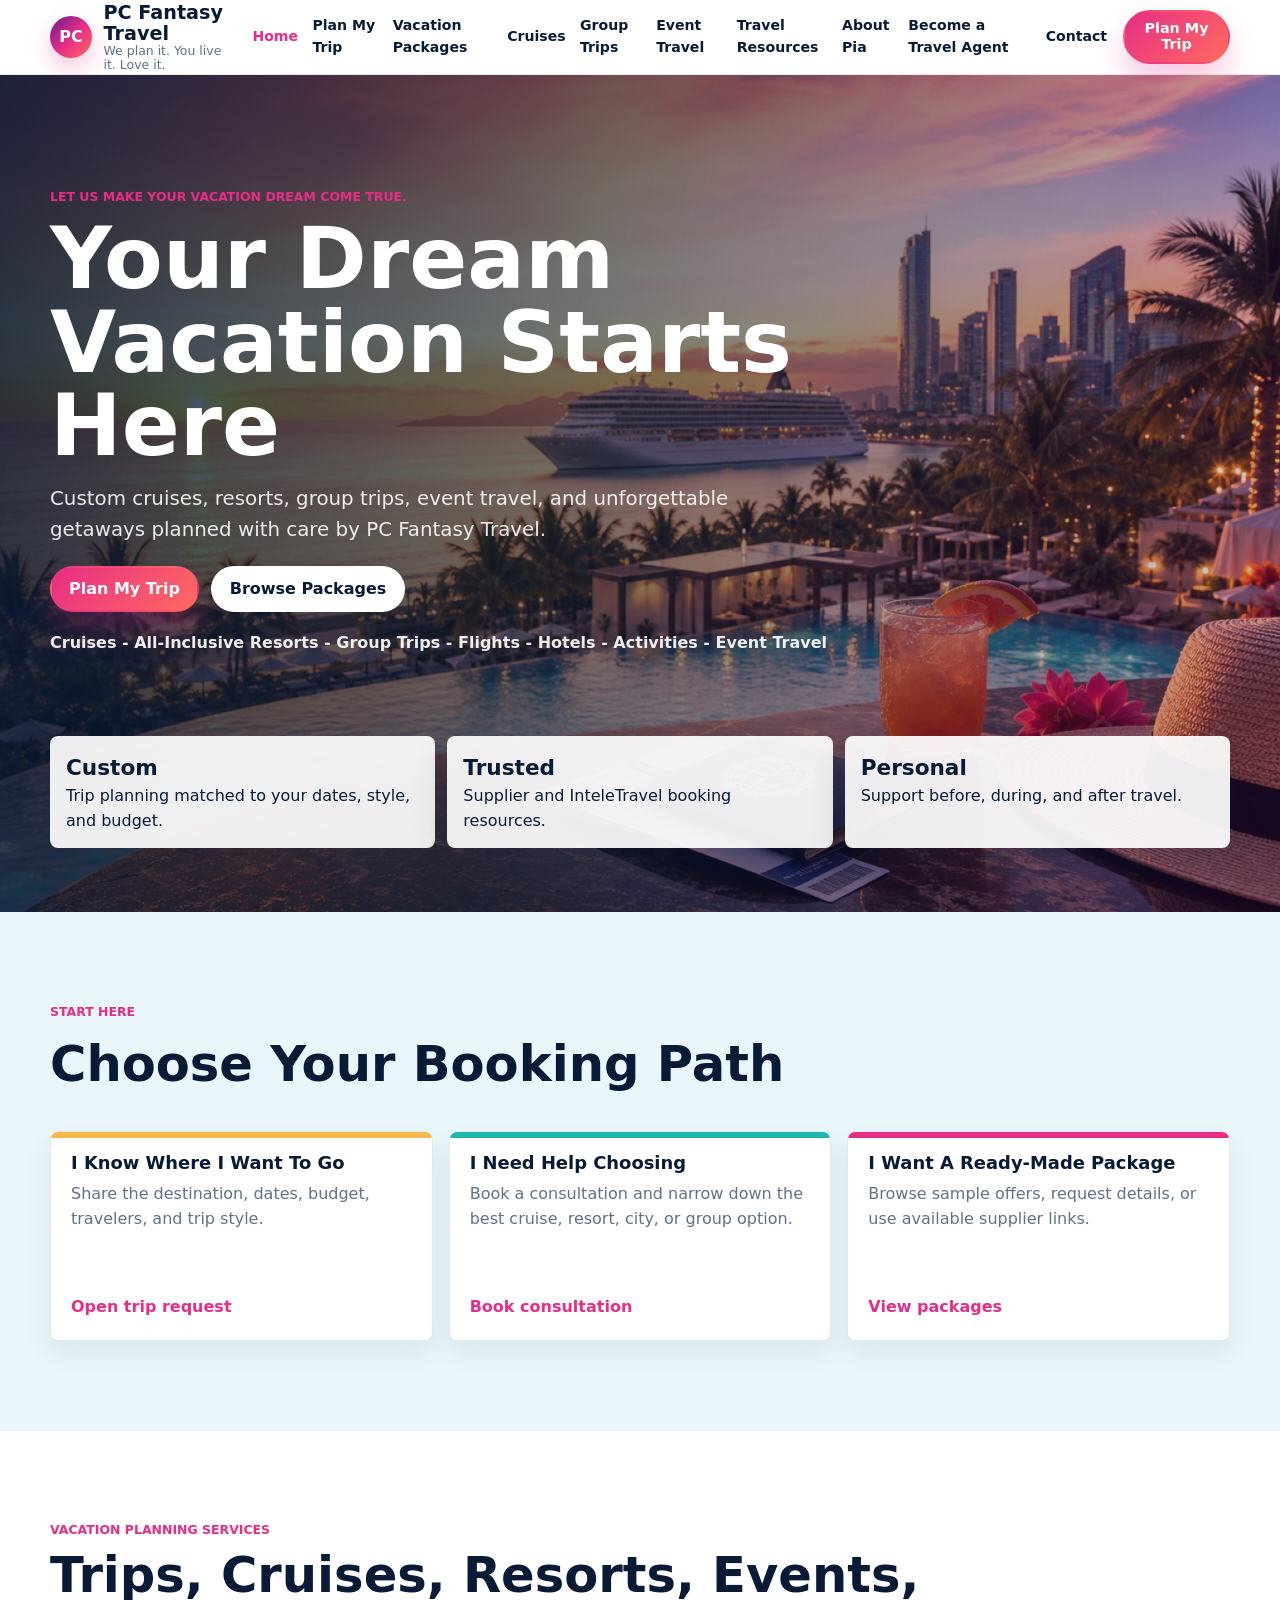
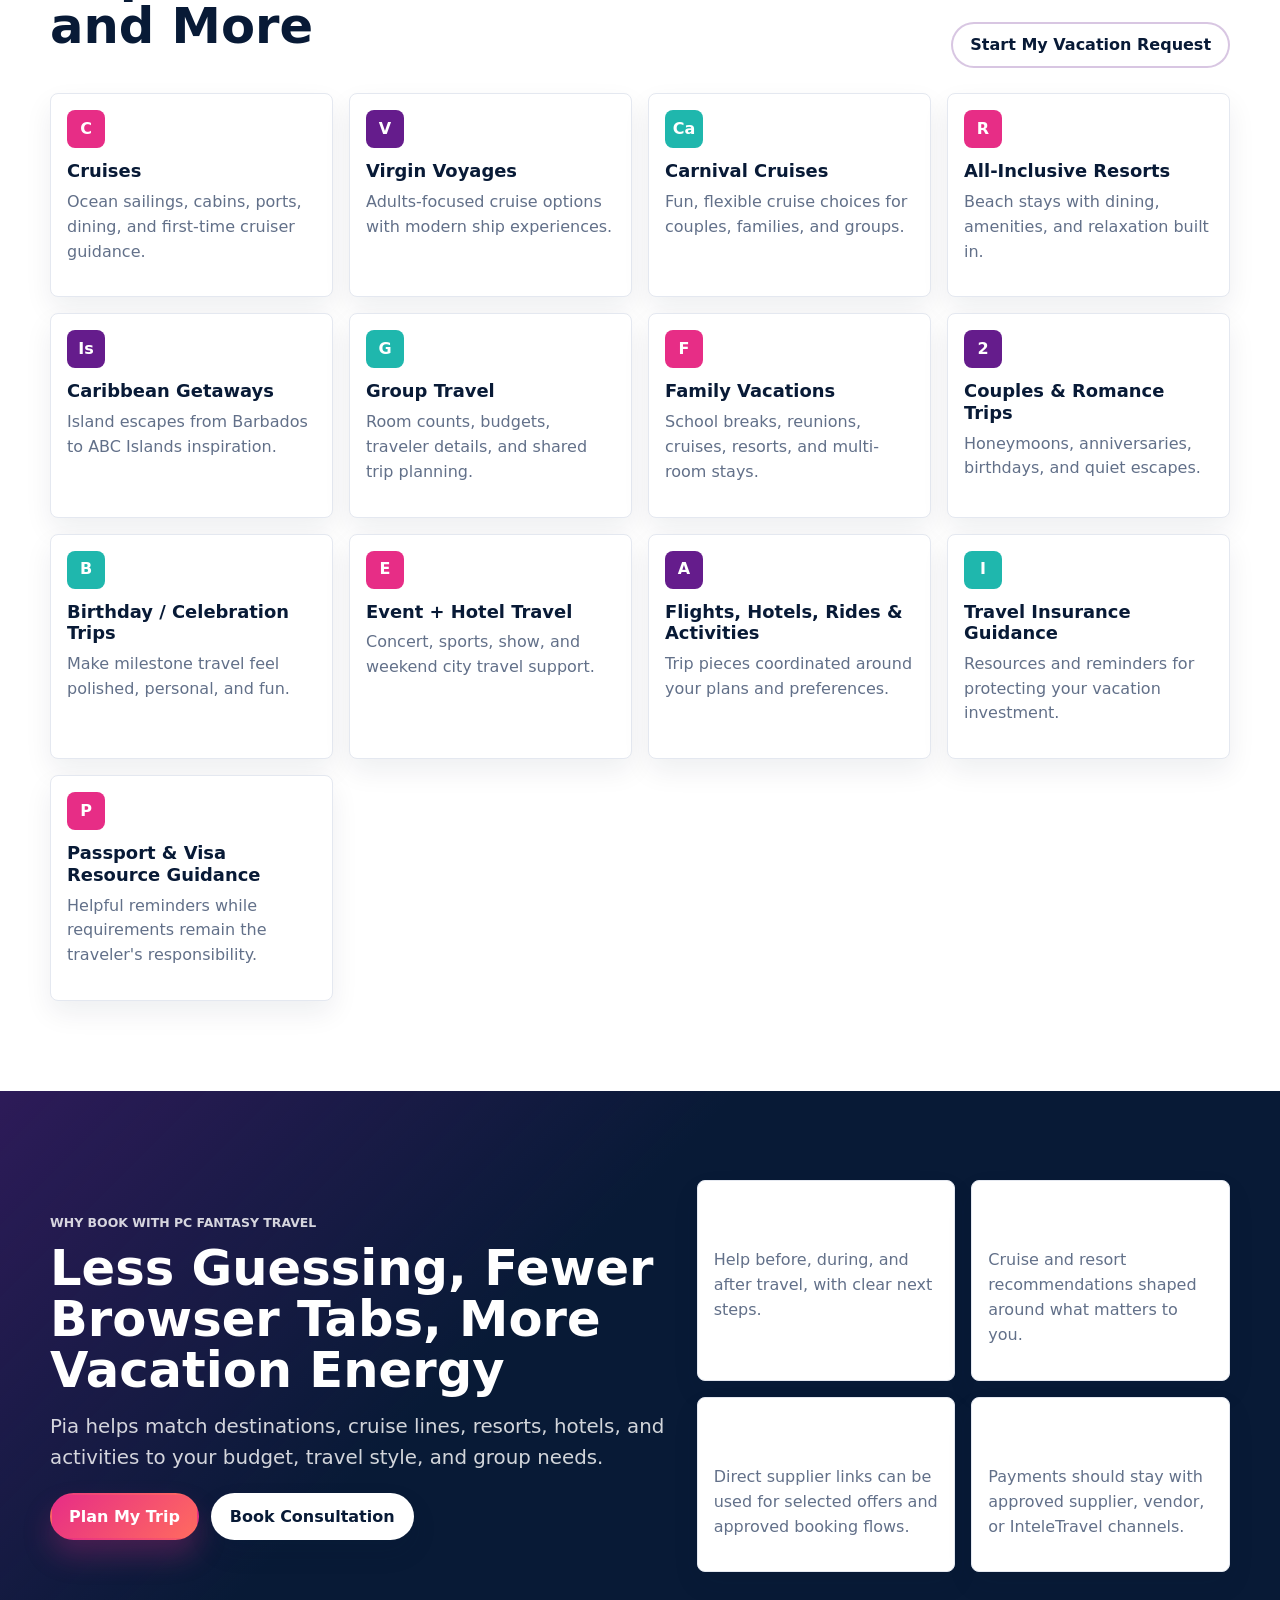
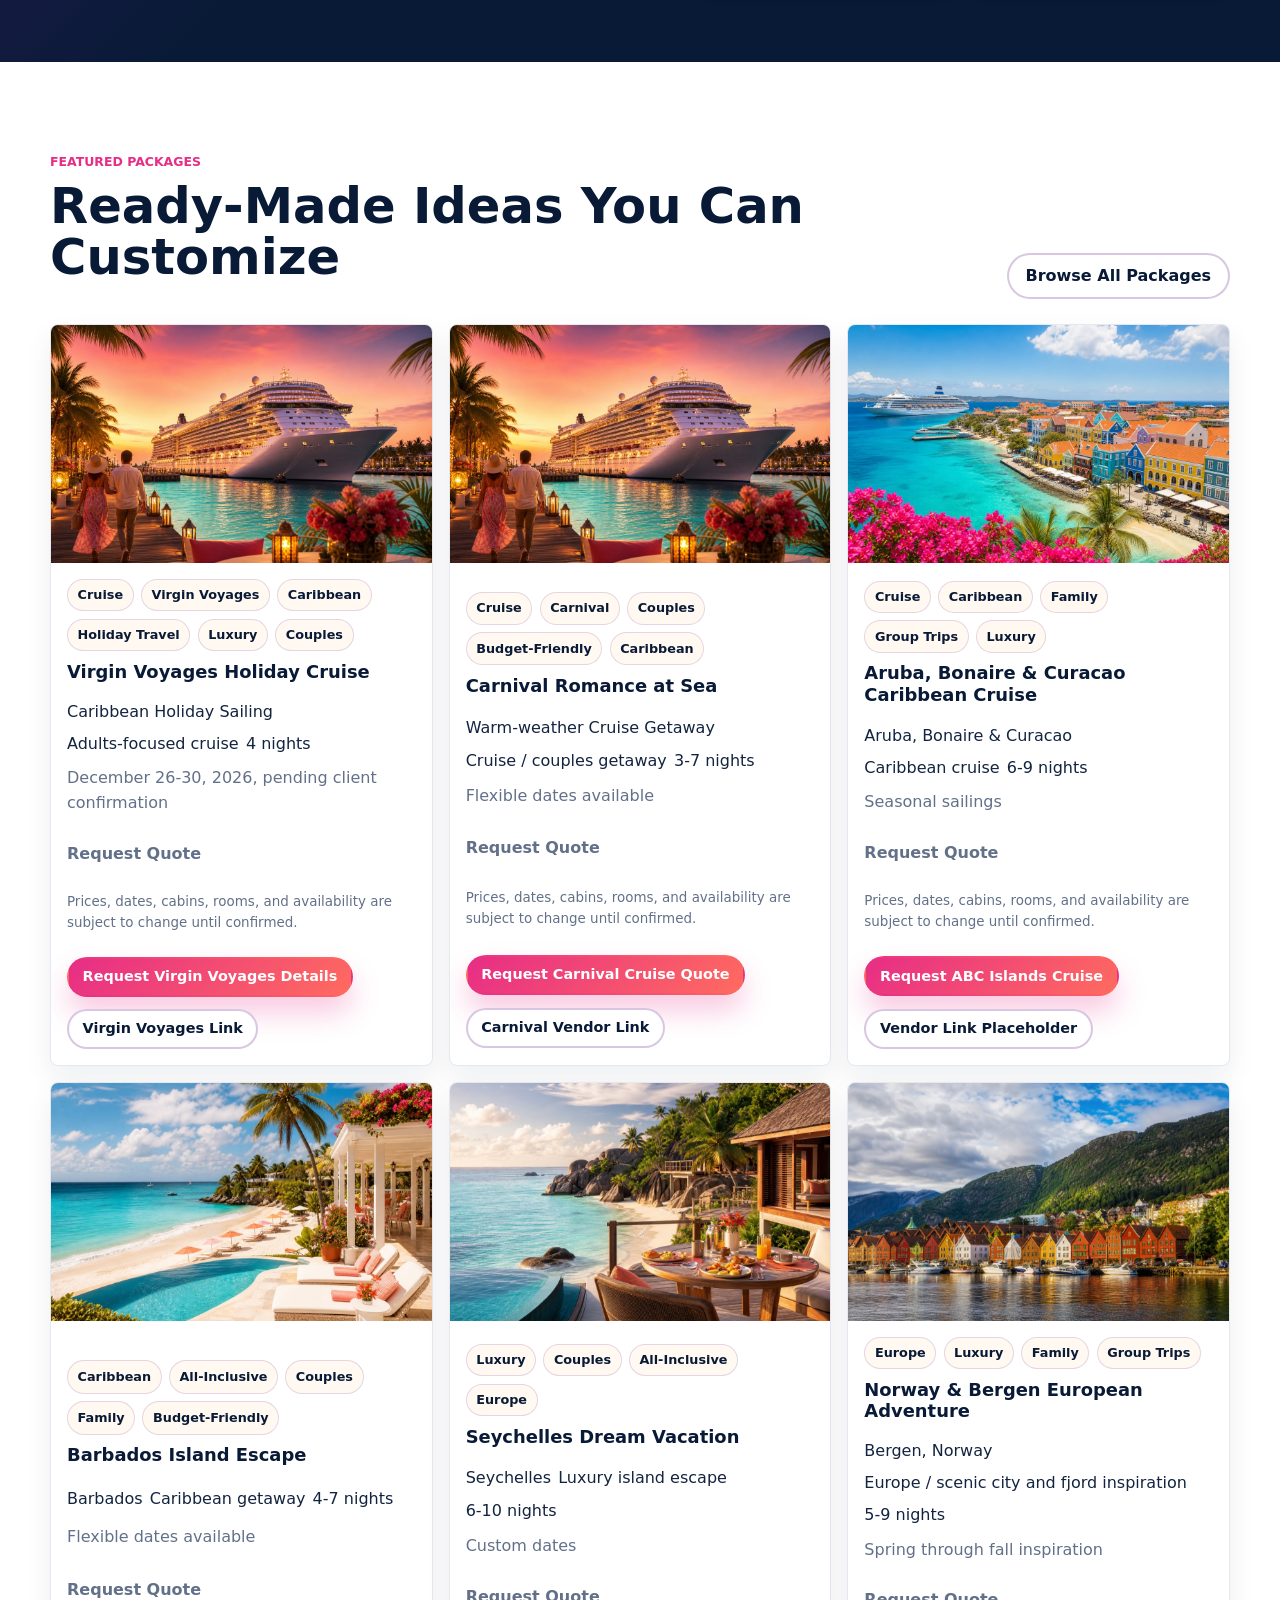
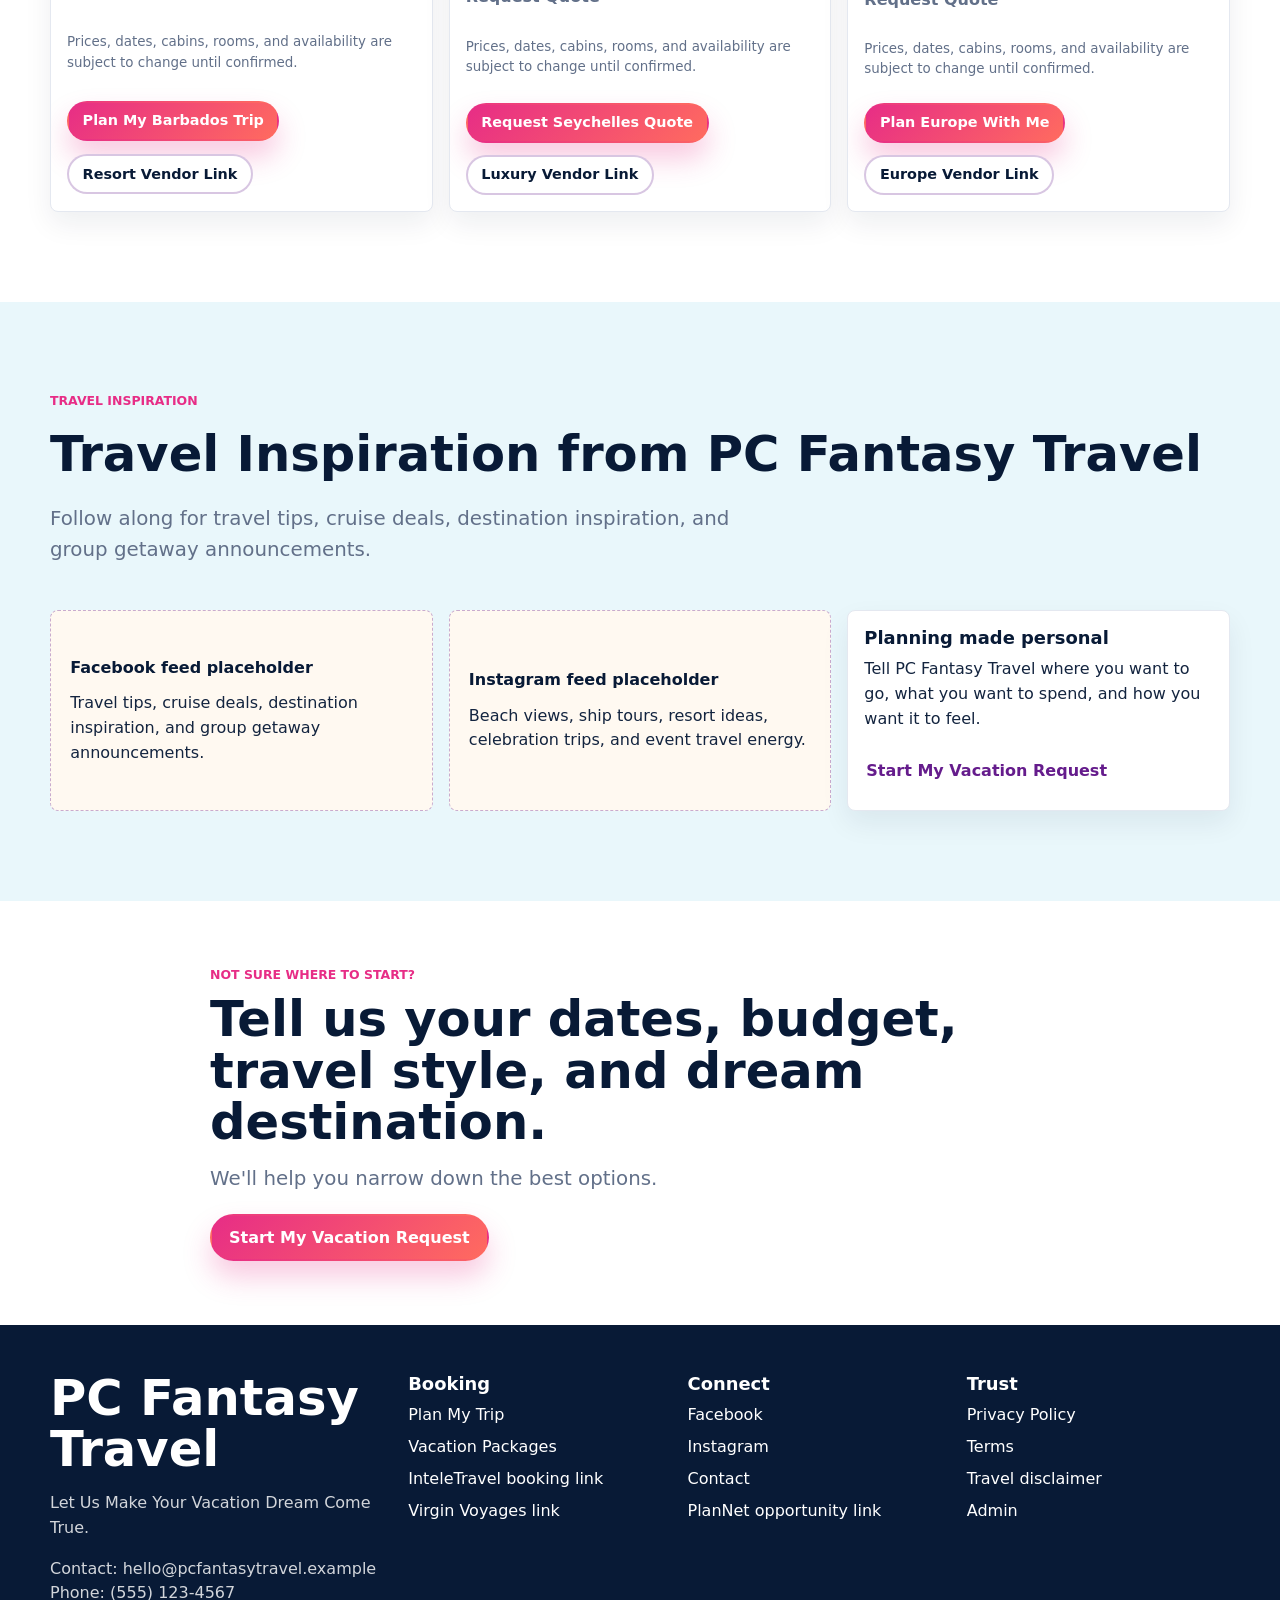
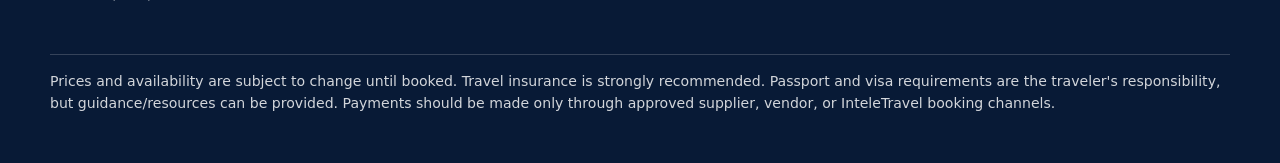
==== index.html @ 1ac0fc57 "Launch PC Fantasy Travel site" ====
<!doctype html>
<html lang="en">
<head>
  <meta charset="utf-8">
  <meta name="viewport" content="width=device-width, initial-scale=1">
  <title>PC Fantasy Travel | Custom Vacation Planning and Booking</title>
  <meta name="description" content="PC Fantasy Travel helps travelers plan cruises, all-inclusive resorts, group trips, event travel, family vacations, flights, hotels, rides, activities, and custom getaways.">
  <meta name="keywords" content="travel advisor, custom vacation planning, cruise travel advisor, Caribbean vacation planner, group travel planner, all-inclusive resort planning, Virgin Voyages travel advisor, Carnival cruise planner, event travel packages, family vacation planning">
  <link rel="preload" as="image" href="assets/images/hero-travel.jpg">
  <link rel="stylesheet" href="assets/css/styles.css">
</head>
<body>
  <a class="skip-link" href="#main">Skip to content</a>
  <header class="site-header">
    <div class="nav-wrap">
      <a class="brand" href="index.html" aria-label="PC Fantasy Travel home">
        <span class="brand-mark">PC</span>
        <span class="brand-text">
          <span class="brand-name">PC Fantasy Travel</span>
          <span class="brand-tagline">We plan it. You live it. Love it.</span>
        </span>
      </a>
      <button class="nav-toggle" type="button" aria-label="Open navigation" aria-expanded="false" data-nav-toggle>
        <span></span><span></span><span></span>
      </button>
      <nav class="site-nav" aria-label="Main navigation" data-site-nav>
        <ul>
          <li><a href="index.html" aria-current="page">Home</a></li>
          <li><a href="plan-my-trip.html">Plan My Trip</a></li>
          <li><a href="vacation-packages.html">Vacation Packages</a></li>
          <li><a href="cruises.html">Cruises</a></li>
          <li><a href="group-trips.html">Group Trips</a></li>
          <li><a href="event-travel.html">Event Travel</a></li>
          <li><a href="travel-resources.html">Travel Resources</a></li>
          <li><a href="about-pia.html">About Pia</a></li>
          <li><a href="become-a-travel-agent.html">Become a Travel Agent</a></li>
          <li><a href="contact.html">Contact</a></li>
        </ul>
      </nav>
      <a class="button small header-cta" href="plan-my-trip.html">Plan My Trip</a>
    </div>
  </header>

  <main id="main">
    <section class="hero">
      <div class="wrap">
        <p class="eyebrow">Let Us Make Your Vacation Dream Come True.</p>
        <h1>Your Dream Vacation Starts Here</h1>
        <p class="lead">Custom cruises, resorts, group trips, event travel, and unforgettable getaways planned with care by PC Fantasy Travel.</p>
        <div class="hero-actions">
          <a class="button" href="plan-my-trip.html">Plan My Trip</a>
          <a class="button-light" href="vacation-packages.html">Browse Packages</a>
        </div>
        <p class="trust-strip">Cruises - All-Inclusive Resorts - Group Trips - Flights - Hotels - Activities - Event Travel</p>
        <div class="hero-peek" aria-label="Travel planning highlights">
          <div class="hero-stat"><strong>Custom</strong> Trip planning matched to your dates, style, and budget.</div>
          <div class="hero-stat"><strong>Trusted</strong> Supplier and InteleTravel booking resources.</div>
          <div class="hero-stat"><strong>Personal</strong> Support before, during, and after travel.</div>
        </div>
      </div>
    </section>

    <section class="section band-sky" aria-labelledby="booking-path">
      <div class="wrap">
        <div class="section-head">
          <p class="eyebrow">Start here</p>
          <h2 id="booking-path">Choose Your Booking Path</h2>
        </div>
        <div class="quick-grid">
          <a class="quick-card" href="plan-my-trip.html">
            <span>
              <h3>I Know Where I Want To Go</h3>
              <p>Share the destination, dates, budget, travelers, and trip style.</p>
            </span>
            <strong>Open trip request</strong>
          </a>
          <a class="quick-card" href="contact.html#consultation">
            <span>
              <h3>I Need Help Choosing</h3>
              <p>Book a consultation and narrow down the best cruise, resort, city, or group option.</p>
            </span>
            <strong>Book consultation</strong>
          </a>
          <a class="quick-card" href="vacation-packages.html">
            <span>
              <h3>I Want A Ready-Made Package</h3>
              <p>Browse sample offers, request details, or use available supplier links.</p>
            </span>
            <strong>View packages</strong>
          </a>
        </div>
      </div>
    </section>

    <section class="section" aria-labelledby="services">
      <div class="wrap">
        <div class="section-head split">
          <div>
            <p class="eyebrow">Vacation planning services</p>
            <h2 id="services">Trips, Cruises, Resorts, Events, and More</h2>
          </div>
          <a class="button-outline" href="plan-my-trip.html">Start My Vacation Request</a>
        </div>
        <div class="services-grid">
          <article class="service-card"><div class="service-kicker">C</div><h3>Cruises</h3><p>Ocean sailings, cabins, ports, dining, and first-time cruiser guidance.</p></article>
          <article class="service-card"><div class="service-kicker">V</div><h3>Virgin Voyages</h3><p>Adults-focused cruise options with modern ship experiences.</p></article>
          <article class="service-card"><div class="service-kicker">Ca</div><h3>Carnival Cruises</h3><p>Fun, flexible cruise choices for couples, families, and groups.</p></article>
          <article class="service-card"><div class="service-kicker">R</div><h3>All-Inclusive Resorts</h3><p>Beach stays with dining, amenities, and relaxation built in.</p></article>
          <article class="service-card"><div class="service-kicker">Is</div><h3>Caribbean Getaways</h3><p>Island escapes from Barbados to ABC Islands inspiration.</p></article>
          <article class="service-card"><div class="service-kicker">G</div><h3>Group Travel</h3><p>Room counts, budgets, traveler details, and shared trip planning.</p></article>
          <article class="service-card"><div class="service-kicker">F</div><h3>Family Vacations</h3><p>School breaks, reunions, cruises, resorts, and multi-room stays.</p></article>
          <article class="service-card"><div class="service-kicker">2</div><h3>Couples & Romance Trips</h3><p>Honeymoons, anniversaries, birthdays, and quiet escapes.</p></article>
          <article class="service-card"><div class="service-kicker">B</div><h3>Birthday / Celebration Trips</h3><p>Make milestone travel feel polished, personal, and fun.</p></article>
          <article class="service-card"><div class="service-kicker">E</div><h3>Event + Hotel Travel</h3><p>Concert, sports, show, and weekend city travel support.</p></article>
          <article class="service-card"><div class="service-kicker">A</div><h3>Flights, Hotels, Rides & Activities</h3><p>Trip pieces coordinated around your plans and preferences.</p></article>
          <article class="service-card"><div class="service-kicker">I</div><h3>Travel Insurance Guidance</h3><p>Resources and reminders for protecting your vacation investment.</p></article>
          <article class="service-card"><div class="service-kicker">P</div><h3>Passport & Visa Resource Guidance</h3><p>Helpful reminders while requirements remain the traveler's responsibility.</p></article>
        </div>
      </div>
    </section>

    <section class="section band-navy" aria-labelledby="why-book">
      <div class="wrap content-grid">
        <div>
          <p class="eyebrow">Why book with PC Fantasy Travel</p>
          <h2 id="why-book">Less Guessing, Fewer Browser Tabs, More Vacation Energy</h2>
          <p class="lead">Pia helps match destinations, cruise lines, resorts, hotels, and activities to your budget, travel style, and group needs.</p>
          <div class="cta-row">
            <a class="button" href="plan-my-trip.html">Plan My Trip</a>
            <a class="button-light" href="contact.html#consultation">Book Consultation</a>
          </div>
        </div>
        <div class="value-grid">
          <article class="value-card"><h3>Personal travel support</h3><p>Help before, during, and after travel, with clear next steps.</p></article>
          <article class="value-card"><h3>Budget and style matching</h3><p>Cruise and resort recommendations shaped around what matters to you.</p></article>
          <article class="value-card"><h3>Vendor links when available</h3><p>Direct supplier links can be used for selected offers and approved booking flows.</p></article>
          <article class="value-card"><h3>Secure booking process</h3><p>Payments should stay with approved supplier, vendor, or InteleTravel channels.</p></article>
        </div>
      </div>
    </section>

    <section class="section" aria-labelledby="featured-packages">
      <div class="wrap">
        <div class="section-head split">
          <div>
            <p class="eyebrow">Featured packages</p>
            <h2 id="featured-packages">Ready-Made Ideas You Can Customize</h2>
          </div>
          <a class="button-outline" href="vacation-packages.html">Browse All Packages</a>
        </div>
        <div class="package-grid" data-package-preview></div>
      </div>
    </section>

    <section class="section band-sky" aria-labelledby="social">
      <div class="wrap">
        <div class="section-head">
          <p class="eyebrow">Travel inspiration</p>
          <h2 id="social">Travel Inspiration from PC Fantasy Travel</h2>
          <p class="lead">Follow along for travel tips, cruise deals, destination inspiration, and group getaway announcements.</p>
        </div>
        <div class="proof-grid">
          <div class="social-feed"><strong>Facebook feed placeholder</strong><span>Travel tips, cruise deals, destination inspiration, and group getaway announcements.</span></div>
          <div class="social-feed"><strong>Instagram feed placeholder</strong><span>Beach views, ship tours, resort ideas, celebration trips, and event travel energy.</span></div>
          <div class="proof-card"><h3>Planning made personal</h3><p>Tell PC Fantasy Travel where you want to go, what you want to spend, and how you want it to feel.</p><a class="button-text" href="plan-my-trip.html">Start My Vacation Request</a></div>
        </div>
      </div>
    </section>

    <section class="section-tight" aria-labelledby="start">
      <div class="narrow">
        <p class="eyebrow">Not Sure Where To Start?</p>
        <h2 id="start">Tell us your dates, budget, travel style, and dream destination.</h2>
        <p class="lead">We'll help you narrow down the best options.</p>
        <a class="button" href="plan-my-trip.html">Start My Vacation Request</a>
      </div>
    </section>
  </main>

  <footer class="footer">
    <div class="wrap footer-grid">
      <div>
        <h2>PC Fantasy Travel</h2>
        <p>Let Us Make Your Vacation Dream Come True.</p>
        <p>Contact: hello@pcfantasytravel.example<br>Phone: (555) 123-4567</p>
      </div>
      <div>
        <h3>Booking</h3>
        <ul class="footer-list">
          <li><a href="plan-my-trip.html">Plan My Trip</a></li>
          <li><a href="vacation-packages.html">Vacation Packages</a></li>
          <li><a href="https://example.com/inteletravel-booking-link" target="_blank" rel="noopener">InteleTravel booking link</a></li>
          <li><a href="https://example.com/virgin-voyages-booking-link" target="_blank" rel="noopener">Virgin Voyages link</a></li>
        </ul>
      </div>
      <div>
        <h3>Connect</h3>
        <ul class="footer-list">
          <li><a href="https://facebook.com/" target="_blank" rel="noopener">Facebook</a></li>
          <li><a href="https://instagram.com/" target="_blank" rel="noopener">Instagram</a></li>
          <li><a href="contact.html">Contact</a></li>
          <li><a href="become-a-travel-agent.html">PlanNet opportunity link</a></li>
        </ul>
      </div>
      <div>
        <h3>Trust</h3>
        <ul class="footer-list">
          <li><a href="policies.html#privacy">Privacy Policy</a></li>
          <li><a href="policies.html#terms">Terms</a></li>
          <li><a href="policies.html#travel-disclaimer">Travel disclaimer</a></li>
          <li><a href="admin.html">Admin</a></li>
        </ul>
      </div>
    </div>
    <div class="wrap subfooter">Prices and availability are subject to change until booked. Travel insurance is strongly recommended. Passport and visa requirements are the traveler's responsibility, but guidance/resources can be provided. Payments should be made only through approved supplier, vendor, or InteleTravel booking channels.</div>
  </footer>

  <div class="mobile-sticky-cta"><a class="button" href="plan-my-trip.html">Plan My Trip</a></div>

  <script src="assets/js/site-config.js" defer></script>
  <script src="data/packages.js" defer></script>
  <script src="data/email-templates.js" defer></script>
  <script src="assets/js/site.js" defer></script>
</body>
</html>
---- assets/css/styles.css ----
:root {
  --navy: #081a36;
  --navy-2: #10264a;
  --purple: #651c8c;
  --pink: #e72d86;
  --coral: #ff6b5f;
  --gold: #f5b84b;
  --teal: #1fb7ad;
  --sky: #e9f7fb;
  --cream: #fff9f1;
  --white: #ffffff;
  --ink: #13243f;
  --muted: #627089;
  --line: #e4e8f0;
  --shadow: 0 18px 42px rgba(8, 26, 54, 0.16);
  --radius: 8px;
  --content: 1180px;
}

* {
  box-sizing: border-box;
}

html {
  scroll-behavior: smooth;
}

body {
  margin: 0;
  color: var(--ink);
  font-family: Inter, ui-sans-serif, system-ui, -apple-system, BlinkMacSystemFont, "Segoe UI", sans-serif;
  line-height: 1.55;
  background: var(--white);
}

img {
  display: block;
  max-width: 100%;
}

a {
  color: inherit;
}

button,
input,
select,
textarea {
  font: inherit;
}

button {
  cursor: pointer;
}

textarea {
  min-height: 128px;
  resize: vertical;
}

.skip-link {
  position: absolute;
  left: 1rem;
  top: -4rem;
  z-index: 50;
  background: var(--navy);
  color: var(--white);
  padding: 0.7rem 1rem;
  border-radius: var(--radius);
  transition: top 0.2s ease;
}

.skip-link:focus {
  top: 1rem;
}

.site-header {
  position: sticky;
  top: 0;
  z-index: 30;
  background: rgba(255, 255, 255, 0.94);
  border-bottom: 1px solid rgba(228, 232, 240, 0.9);
  backdrop-filter: blur(14px);
}

.nav-wrap {
  width: min(100% - 1.25rem, var(--content));
  min-height: 74px;
  margin: 0 auto;
  display: flex;
  align-items: center;
  justify-content: space-between;
  gap: 1rem;
}

.brand {
  display: flex;
  align-items: center;
  gap: 0.72rem;
  text-decoration: none;
  min-width: 0;
}

.brand-mark {
  width: 42px;
  height: 42px;
  flex: 0 0 42px;
  display: grid;
  place-items: center;
  border-radius: 50%;
  color: var(--white);
  font-weight: 900;
  background: linear-gradient(135deg, var(--purple), var(--pink) 52%, var(--coral));
  box-shadow: 0 10px 22px rgba(231, 45, 134, 0.28);
}

.brand-text {
  display: grid;
  line-height: 1.1;
}

.brand-name {
  font-weight: 900;
  color: var(--navy);
  font-size: clamp(1rem, 4vw, 1.2rem);
}

.brand-tagline {
  color: var(--muted);
  font-size: 0.78rem;
}

.nav-toggle {
  width: 44px;
  height: 44px;
  border: 1px solid var(--line);
  border-radius: var(--radius);
  background: var(--white);
  display: inline-grid;
  place-items: center;
  gap: 4px;
}

.nav-toggle span {
  display: block;
  width: 20px;
  height: 2px;
  background: var(--navy);
}

.site-nav {
  position: absolute;
  top: 74px;
  left: 0;
  right: 0;
  display: none;
  background: var(--white);
  border-bottom: 1px solid var(--line);
  box-shadow: var(--shadow);
}

.site-nav.is-open {
  display: block;
}

.site-nav ul {
  width: min(100% - 1.25rem, var(--content));
  margin: 0 auto;
  padding: 0.75rem 0 1rem;
  list-style: none;
  display: grid;
}

.site-nav a {
  display: block;
  padding: 0.76rem 0.3rem;
  color: var(--navy);
  text-decoration: none;
  font-weight: 760;
  border-bottom: 1px solid rgba(228, 232, 240, 0.78);
}

.site-nav a:hover,
.site-nav a:focus-visible,
.site-nav a[aria-current="page"] {
  color: var(--pink);
}

.header-cta {
  display: none !important;
}

.button,
.button-outline,
.button-light,
.button-text {
  min-height: 46px;
  display: inline-flex;
  align-items: center;
  justify-content: center;
  gap: 0.45rem;
  padding: 0.78rem 1.06rem;
  border-radius: 999px;
  border: 2px solid transparent;
  text-decoration: none;
  font-weight: 850;
  line-height: 1.1;
  text-align: center;
  transition: transform 0.18s ease, box-shadow 0.18s ease, border-color 0.18s ease, background 0.18s ease;
}

.button {
  color: var(--white);
  background: linear-gradient(135deg, var(--pink), var(--coral));
  box-shadow: 0 16px 28px rgba(231, 45, 134, 0.25);
}

.button:hover,
.button:focus-visible,
.button-outline:hover,
.button-outline:focus-visible,
.button-light:hover,
.button-light:focus-visible {
  transform: translateY(-1px);
}

.button-outline {
  color: var(--navy);
  background: var(--white);
  border-color: rgba(101, 28, 140, 0.25);
}

.button-light {
  color: var(--navy);
  background: var(--white);
  box-shadow: 0 12px 24px rgba(8, 26, 54, 0.14);
}

.button-text {
  color: var(--purple);
  padding-inline: 0;
  border-radius: 0;
}

.button.small,
.button-outline.small,
.button-light.small {
  min-height: 40px;
  padding: 0.6rem 0.85rem;
  font-size: 0.9rem;
}

.section,
.section-tight {
  padding: clamp(3.2rem, 7vw, 5.8rem) 0;
}

.section-tight {
  padding-block: clamp(2.5rem, 5vw, 4rem);
}

.wrap {
  width: min(100% - 1.25rem, var(--content));
  margin: 0 auto;
}

.narrow {
  width: min(100% - 1.25rem, 860px);
  margin: 0 auto;
}

.eyebrow {
  color: var(--pink);
  font-weight: 900;
  font-size: 0.78rem;
  text-transform: uppercase;
  letter-spacing: 0;
  margin: 0 0 0.65rem;
}

h1,
h2,
h3,
p {
  margin-top: 0;
}

h1,
.page-title {
  font-size: clamp(2.4rem, 10vw, 5.35rem);
  line-height: 0.98;
  letter-spacing: 0;
  margin-bottom: 1rem;
}

h2 {
  color: var(--navy);
  font-size: clamp(2rem, 7vw, 3.1rem);
  line-height: 1.03;
  letter-spacing: 0;
  margin-bottom: 1rem;
}

h3 {
  color: var(--navy);
  font-size: 1.12rem;
  line-height: 1.2;
  letter-spacing: 0;
  margin-bottom: 0.52rem;
}

.lead {
  color: var(--muted);
  font-size: clamp(1.04rem, 3vw, 1.24rem);
  max-width: 720px;
}

.hero {
  position: relative;
  min-height: calc(100svh - 74px);
  display: grid;
  align-items: end;
  color: var(--white);
  isolation: isolate;
  background-image:
    linear-gradient(100deg, rgba(8, 26, 54, 0.88), rgba(8, 26, 54, 0.58) 42%, rgba(101, 28, 140, 0.2)),
    url("../images/hero-travel.jpg");
  background-size: cover;
  background-position: 58% center;
}

.hero .wrap {
  padding: clamp(4.2rem, 10vw, 7rem) 0 clamp(2rem, 6vw, 4rem);
}

.hero h1 {
  max-width: 860px;
  color: var(--white);
}

.hero .lead {
  color: rgba(255, 255, 255, 0.9);
  max-width: 760px;
}

.hero-actions,
.cta-row,
.card-actions,
.form-actions {
  display: flex;
  flex-wrap: wrap;
  gap: 0.75rem;
  align-items: center;
}

.trust-strip {
  margin-top: 1.2rem;
  color: rgba(255, 255, 255, 0.92);
  font-weight: 760;
  max-width: 860px;
}

.hero-peek {
  margin-top: clamp(2.5rem, 7vw, 5rem);
  display: none;
  grid-template-columns: 1fr;
  gap: 0.75rem;
}

.hero-stat {
  padding: 0.9rem 1rem;
  border-radius: var(--radius);
  color: var(--navy);
  background: rgba(255, 255, 255, 0.92);
  box-shadow: 0 18px 34px rgba(8, 26, 54, 0.18);
}

.hero-stat strong {
  display: block;
  font-size: 1.35rem;
}

.band-sky {
  background: var(--sky);
}

.band-navy {
  color: var(--white);
  background:
    linear-gradient(135deg, rgba(101, 28, 140, 0.4), rgba(8, 26, 54, 0) 40%),
    var(--navy);
}

.band-navy h2,
.band-navy h3 {
  color: var(--white);
}

.band-navy .lead,
.band-navy p,
.band-navy li {
  color: rgba(255, 255, 255, 0.82);
}

.section-head {
  display: grid;
  gap: 0.5rem;
  margin-bottom: 1.55rem;
}

.section-head.split {
  align-items: end;
}

.quick-grid,
.services-grid,
.package-grid,
.proof-grid,
.value-grid,
.resource-grid,
.footer-grid,
.admin-grid {
  display: grid;
  gap: 1rem;
}

.quick-card,
.service-card,
.value-card,
.resource-card,
.proof-card,
.package-card,
.form-panel,
.admin-panel,
.policy-card {
  border: 1px solid var(--line);
  border-radius: var(--radius);
  background: var(--white);
  box-shadow: 0 12px 28px rgba(8, 26, 54, 0.07);
}

.quick-card {
  min-height: 210px;
  padding: 1.25rem;
  display: grid;
  align-content: space-between;
  text-decoration: none;
  overflow: hidden;
  position: relative;
}

.quick-card::before {
  content: "";
  position: absolute;
  inset: 0;
  border-top: 6px solid var(--gold);
}

.quick-card:nth-child(2)::before {
  border-top-color: var(--teal);
}

.quick-card:nth-child(3)::before {
  border-top-color: var(--pink);
}

.quick-card p,
.service-card p,
.value-card p,
.resource-card p,
.package-card p {
  color: var(--muted);
}

.quick-card strong {
  color: var(--pink);
  font-weight: 900;
}

.services-grid {
  grid-template-columns: repeat(2, minmax(0, 1fr));
}

.service-card,
.value-card,
.resource-card,
.proof-card,
.policy-card {
  padding: 1rem;
}

.service-card {
  min-height: 126px;
}

.service-kicker {
  width: 38px;
  height: 38px;
  border-radius: var(--radius);
  display: grid;
  place-items: center;
  color: var(--white);
  font-weight: 900;
  background: var(--navy);
  margin-bottom: 0.75rem;
}

.service-card:nth-child(3n + 1) .service-kicker {
  background: var(--pink);
}

.service-card:nth-child(3n + 2) .service-kicker {
  background: var(--purple);
}

.service-card:nth-child(3n + 3) .service-kicker {
  background: var(--teal);
}

.check-list {
  list-style: none;
  padding: 0;
  margin: 1rem 0 0;
  display: grid;
  gap: 0.72rem;
}

.check-list li {
  position: relative;
  padding-left: 1.65rem;
}

.check-list li::before {
  content: "";
  position: absolute;
  left: 0;
  top: 0.45rem;
  width: 0.78rem;
  height: 0.78rem;
  border-radius: 50%;
  background: var(--gold);
  box-shadow: inset 0 0 0 3px var(--white);
}

.package-card {
  overflow: hidden;
  display: grid;
}

.package-card img {
  width: 100%;
  aspect-ratio: 16 / 10;
  object-fit: cover;
  background: var(--sky);
}

.package-body {
  padding: 1rem;
  display: grid;
  gap: 0.6rem;
}

.package-meta,
.tag-row {
  display: flex;
  flex-wrap: wrap;
  gap: 0.45rem;
}

.pill,
.filter-button {
  display: inline-flex;
  align-items: center;
  min-height: 30px;
  padding: 0.33rem 0.6rem;
  border-radius: 999px;
  border: 1px solid rgba(101, 28, 140, 0.16);
  color: var(--navy);
  background: var(--cream);
  font-size: 0.8rem;
  font-weight: 780;
}

.price {
  color: var(--pink);
  font-weight: 900;
}

.disclaimer {
  font-size: 0.84rem;
  color: var(--muted);
}

.filter-bar {
  display: flex;
  gap: 0.5rem;
  overflow-x: auto;
  padding: 0.2rem 0 1rem;
  scrollbar-width: thin;
}

.filter-button {
  white-space: nowrap;
  border-color: var(--line);
  background: var(--white);
}

.filter-button.is-active {
  color: var(--white);
  background: var(--navy);
}

.page-hero {
  padding: clamp(3.3rem, 8vw, 6rem) 0;
  color: var(--white);
  background:
    linear-gradient(120deg, rgba(8, 26, 54, 0.95), rgba(101, 28, 140, 0.82) 55%, rgba(231, 45, 134, 0.78)),
    var(--navy);
}

.page-hero .lead {
  color: rgba(255, 255, 255, 0.87);
}

.breadcrumb {
  margin-bottom: 1rem;
  color: rgba(255, 255, 255, 0.76);
  font-weight: 740;
}

.breadcrumb a {
  color: var(--white);
}

.content-grid {
  display: grid;
  gap: 1.2rem;
}

.image-panel {
  min-height: 300px;
  border-radius: var(--radius);
  background-size: cover;
  background-position: center;
  box-shadow: var(--shadow);
}

.image-panel.cruise {
  background-image: url("../images/package-holiday-cruise.jpg");
}

.image-panel.group {
  background-image: url("../images/package-family-park.jpg");
}

.image-panel.event {
  background-image: url("../images/package-event-travel.jpg");
}

.image-panel.about {
  background-image: url("../images/hero-travel.jpg");
}

.form-panel,
.admin-panel {
  padding: clamp(1rem, 4vw, 1.4rem);
}

.form-section {
  padding: 1.2rem 0;
  border-top: 1px solid var(--line);
}

.form-section:first-child {
  border-top: 0;
  padding-top: 0;
}

.form-grid {
  display: grid;
  gap: 0.95rem;
}

.field {
  display: grid;
  gap: 0.38rem;
}

.field label,
.field legend {
  color: var(--navy);
  font-weight: 850;
}

.field input,
.field select,
.field textarea {
  width: 100%;
  min-height: 46px;
  border: 1px solid #cfd6e3;
  border-radius: var(--radius);
  padding: 0.75rem 0.82rem;
  color: var(--ink);
  background: var(--white);
}

.field input:focus,
.field select:focus,
.field textarea:focus {
  outline: 3px solid rgba(231, 45, 134, 0.17);
  border-color: var(--pink);
}

.choice-grid {
  display: grid;
  grid-template-columns: 1fr;
  gap: 0.55rem;
  border: 0;
  padding: 0;
  margin: 0;
}

.choice {
  min-height: 44px;
  display: flex;
  align-items: center;
  gap: 0.5rem;
  border: 1px solid var(--line);
  border-radius: var(--radius);
  padding: 0.62rem 0.7rem;
  background: var(--white);
}

.choice input {
  width: 18px;
  height: 18px;
  accent-color: var(--pink);
}

.status-message {
  display: none;
  padding: 1rem;
  border-radius: var(--radius);
  background: #edf9f4;
  color: #113d32;
  border: 1px solid #bfe6d8;
  font-weight: 780;
}

.status-message.is-visible {
  display: block;
}

.scheduler-frame {
  overflow: hidden;
  min-height: 520px;
  border: 1px solid var(--line);
  border-radius: var(--radius);
  background: var(--white);
}

.scheduler-frame iframe {
  width: 100%;
  height: 520px;
  border: 0;
}

.social-feed {
  min-height: 190px;
  display: grid;
  align-content: center;
  gap: 0.65rem;
  padding: 1.2rem;
  border: 1px dashed rgba(101, 28, 140, 0.35);
  border-radius: var(--radius);
  background: var(--cream);
}

.social-feed strong {
  color: var(--navy);
}

.download-card {
  padding: 1.1rem;
  border-radius: var(--radius);
  background: var(--navy);
  color: var(--white);
}

.download-card p {
  color: rgba(255, 255, 255, 0.82);
}

.footer {
  padding: 3rem 0 6rem;
  color: rgba(255, 255, 255, 0.82);
  background: var(--navy);
}

.footer a {
  color: var(--white);
  text-decoration: none;
}

.footer h2,
.footer h3 {
  color: var(--white);
}

.footer-list {
  list-style: none;
  padding: 0;
  margin: 0;
  display: grid;
  gap: 0.45rem;
}

.subfooter {
  margin-top: 2rem;
  padding-top: 1rem;
  border-top: 1px solid rgba(255, 255, 255, 0.18);
  font-size: 0.88rem;
}

.mobile-sticky-cta {
  position: fixed;
  left: auto;
  right: 0.75rem;
  bottom: 0.75rem;
  z-index: 25;
  width: min(164px, calc(100% - 1.5rem));
}

.mobile-sticky-cta .button {
  width: 100%;
}

.admin-toolbar {
  display: flex;
  flex-wrap: wrap;
  gap: 0.75rem;
  align-items: center;
  justify-content: space-between;
  margin-bottom: 1rem;
}

.admin-list {
  display: grid;
  gap: 0.75rem;
}

.admin-item {
  border: 1px solid var(--line);
  border-radius: var(--radius);
  padding: 0.85rem;
  background: var(--white);
}

.admin-item button {
  margin-top: 0.6rem;
}

.admin-preview {
  max-height: 360px;
  overflow: auto;
  border: 1px solid var(--line);
  border-radius: var(--radius);
  padding: 0.85rem;
  background: #0b1220;
  color: #d8e4ff;
  font-family: ui-monospace, SFMono-Regular, Menlo, Monaco, Consolas, "Liberation Mono", monospace;
  font-size: 0.82rem;
  white-space: pre-wrap;
}

.hidden {
  display: none !important;
}

@media (min-width: 560px) {
  .hero-peek,
  .proof-grid {
    display: grid;
    grid-template-columns: repeat(3, minmax(0, 1fr));
  }

  .quick-grid,
  .value-grid,
  .resource-grid,
  .footer-grid {
    grid-template-columns: repeat(2, minmax(0, 1fr));
  }

  .choice-grid {
    grid-template-columns: repeat(2, minmax(0, 1fr));
  }

  .form-grid.two,
  .form-grid.three {
    grid-template-columns: repeat(2, minmax(0, 1fr));
  }
}

@media (min-width: 760px) {
  .services-grid {
    grid-template-columns: repeat(3, minmax(0, 1fr));
  }

  .package-grid {
    grid-template-columns: repeat(2, minmax(0, 1fr));
  }

  .content-grid {
    grid-template-columns: 1fr 0.85fr;
    align-items: center;
  }

  .admin-grid {
    grid-template-columns: minmax(0, 0.85fr) minmax(0, 1.15fr);
  }

  .form-grid.three {
    grid-template-columns: repeat(3, minmax(0, 1fr));
  }

  .footer {
    padding-bottom: 3rem;
  }

  .mobile-sticky-cta {
    display: none;
  }
}

@media (min-width: 1020px) {
  .nav-toggle {
    display: none;
  }

  .site-nav {
    position: static;
    display: block;
    border: 0;
    box-shadow: none;
    background: transparent;
  }

  .site-nav ul {
    width: auto;
    padding: 0;
    display: flex;
    align-items: center;
    gap: 0.9rem;
  }

  .site-nav a {
    border: 0;
    padding: 0.4rem 0;
    font-size: 0.88rem;
  }

  .header-cta {
    display: inline-flex !important;
  }

  .quick-grid {
    grid-template-columns: repeat(3, minmax(0, 1fr));
  }

  .services-grid {
    grid-template-columns: repeat(4, minmax(0, 1fr));
  }

  .package-grid {
    grid-template-columns: repeat(3, minmax(0, 1fr));
  }

  .section-head.split {
    grid-template-columns: 1fr auto;
  }

  .footer-grid {
    grid-template-columns: 1.3fr repeat(3, 1fr);
  }
}

@media (prefers-reduced-motion: reduce) {
  *,
  *::before,
  *::after {
    scroll-behavior: auto !important;
    transition: none !important;
  }
}
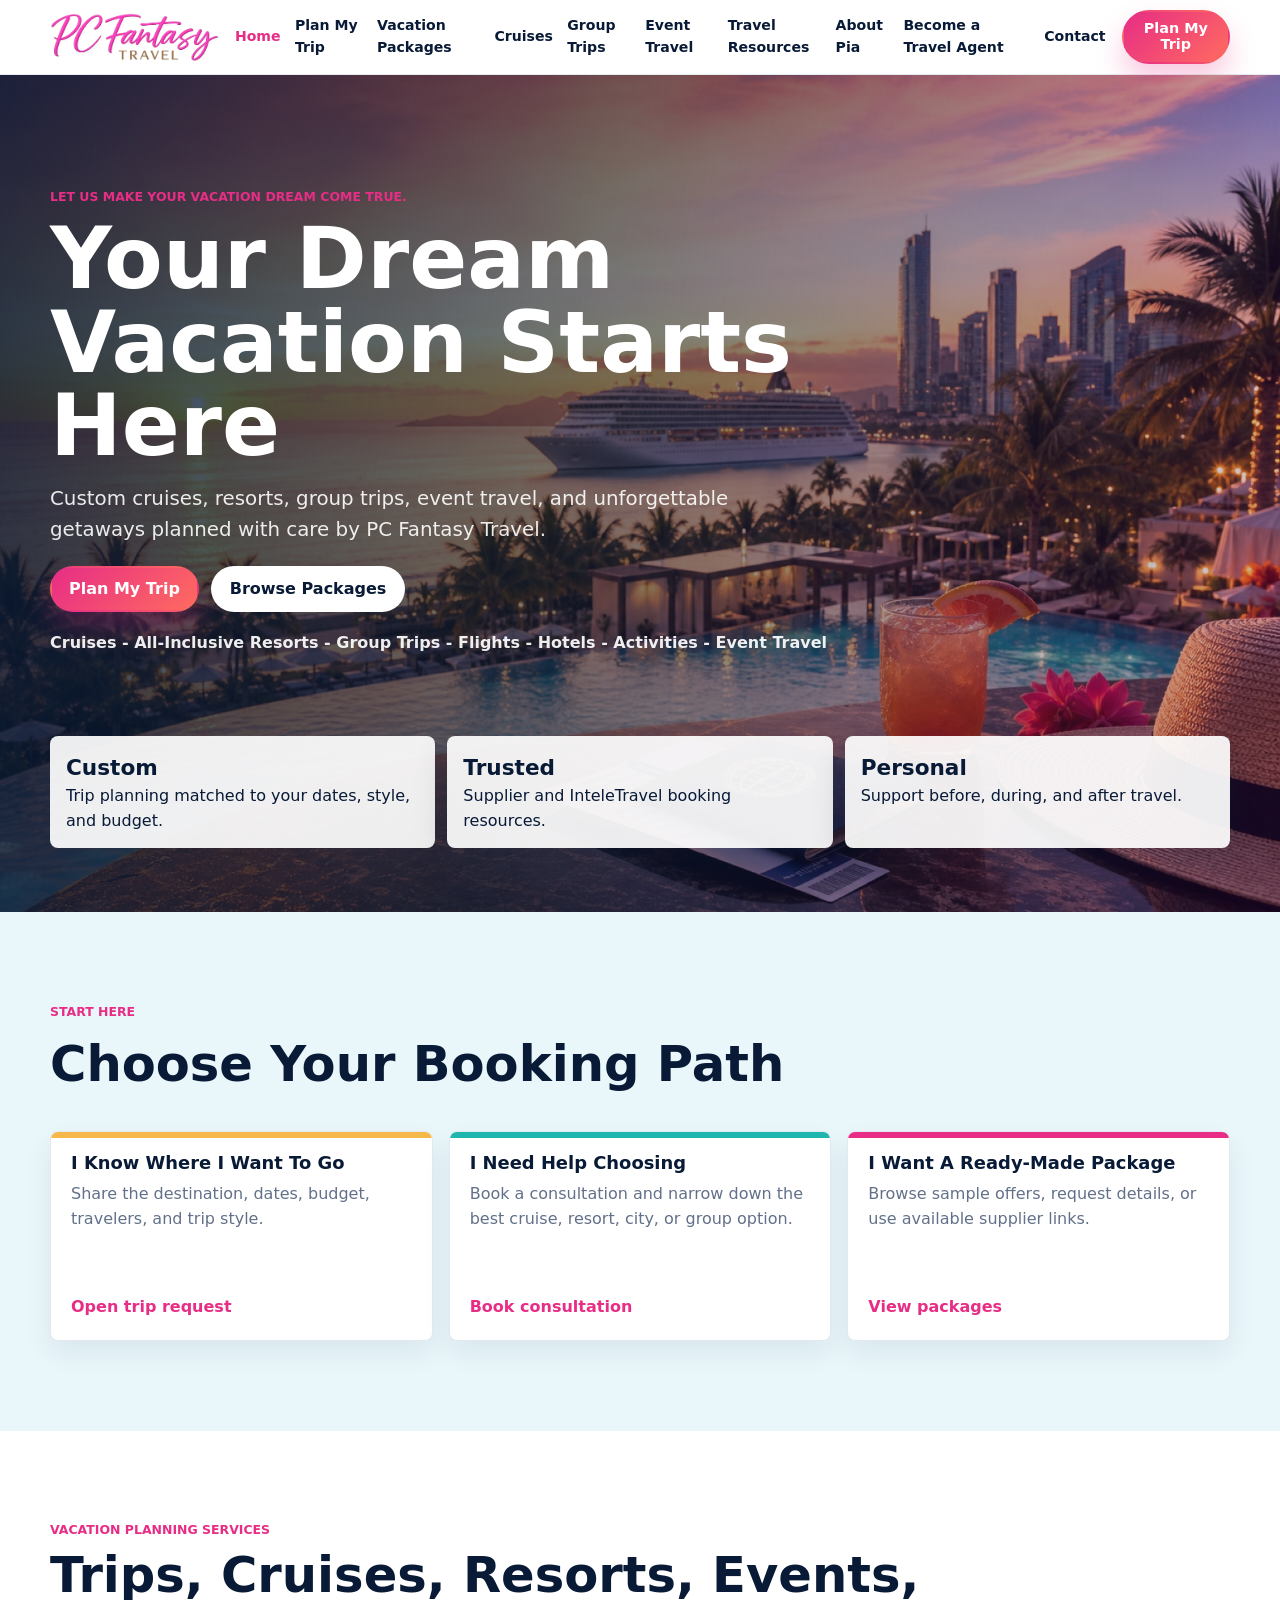
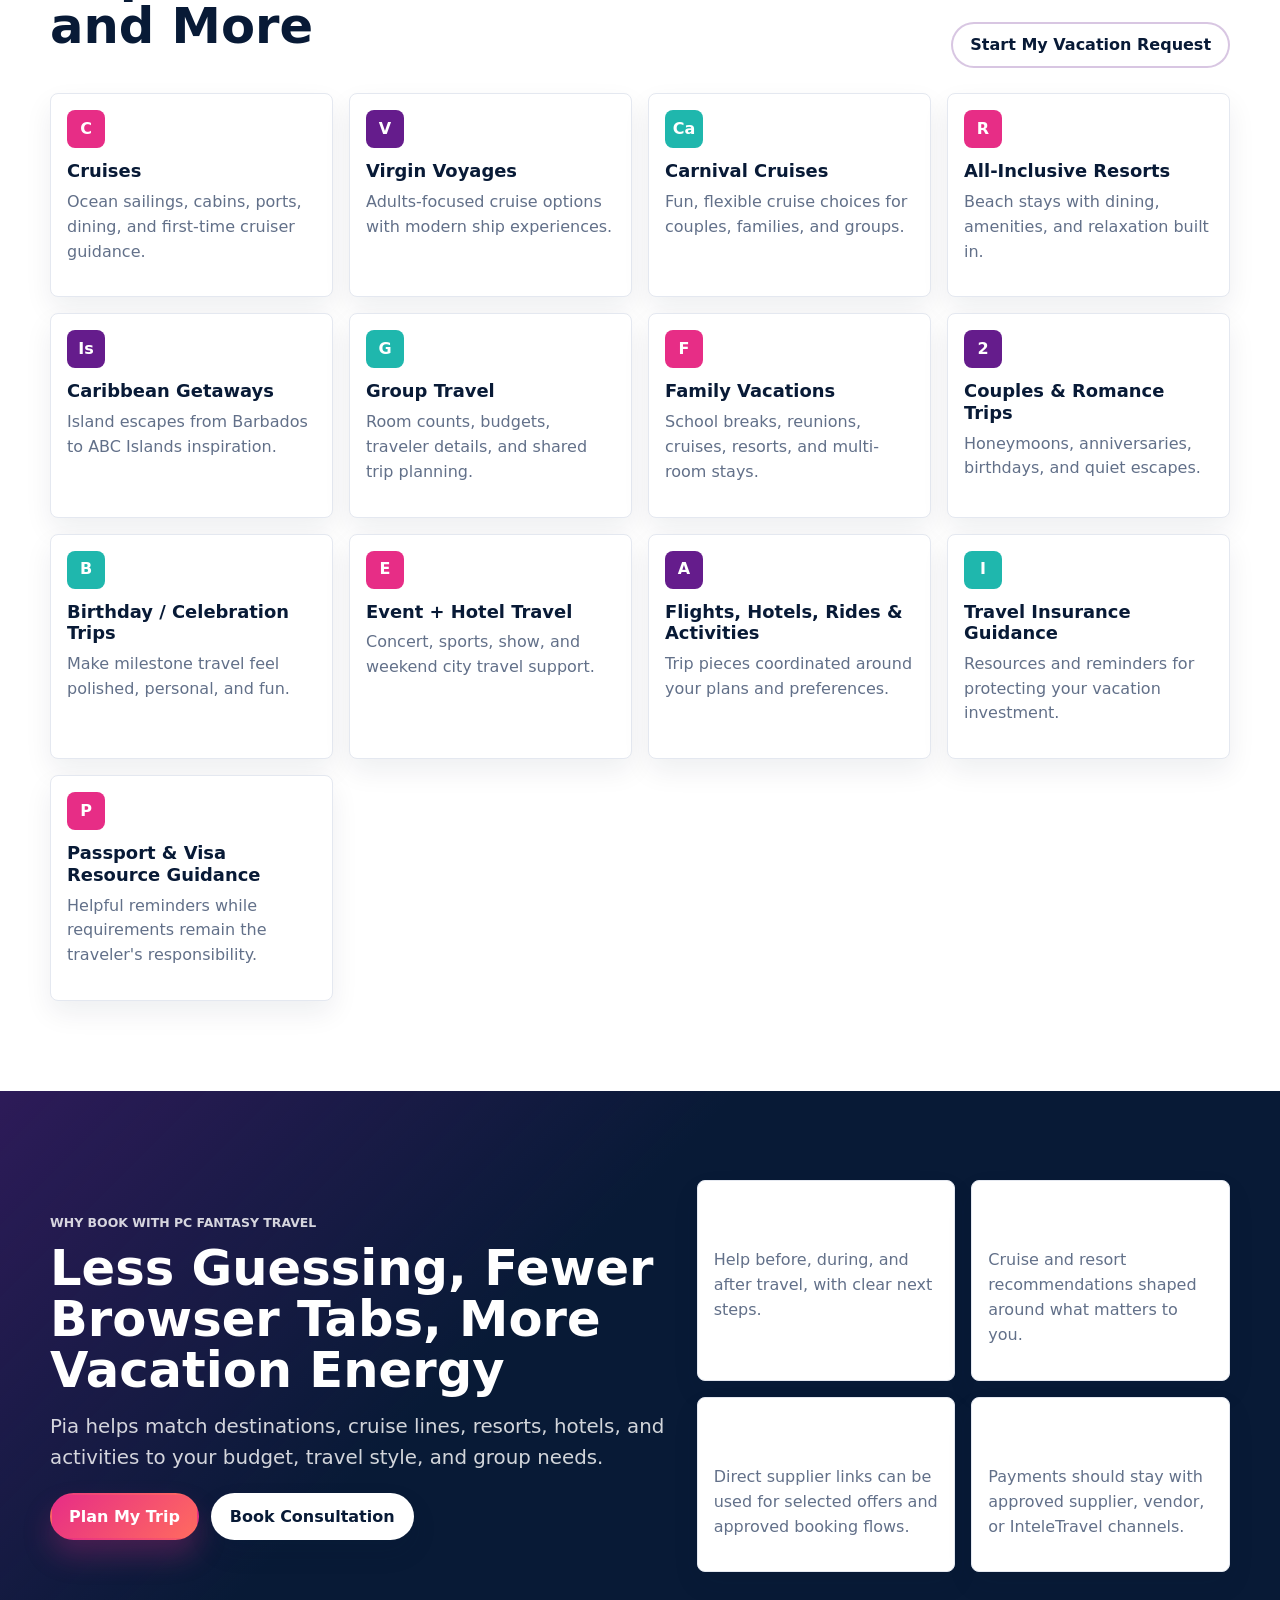
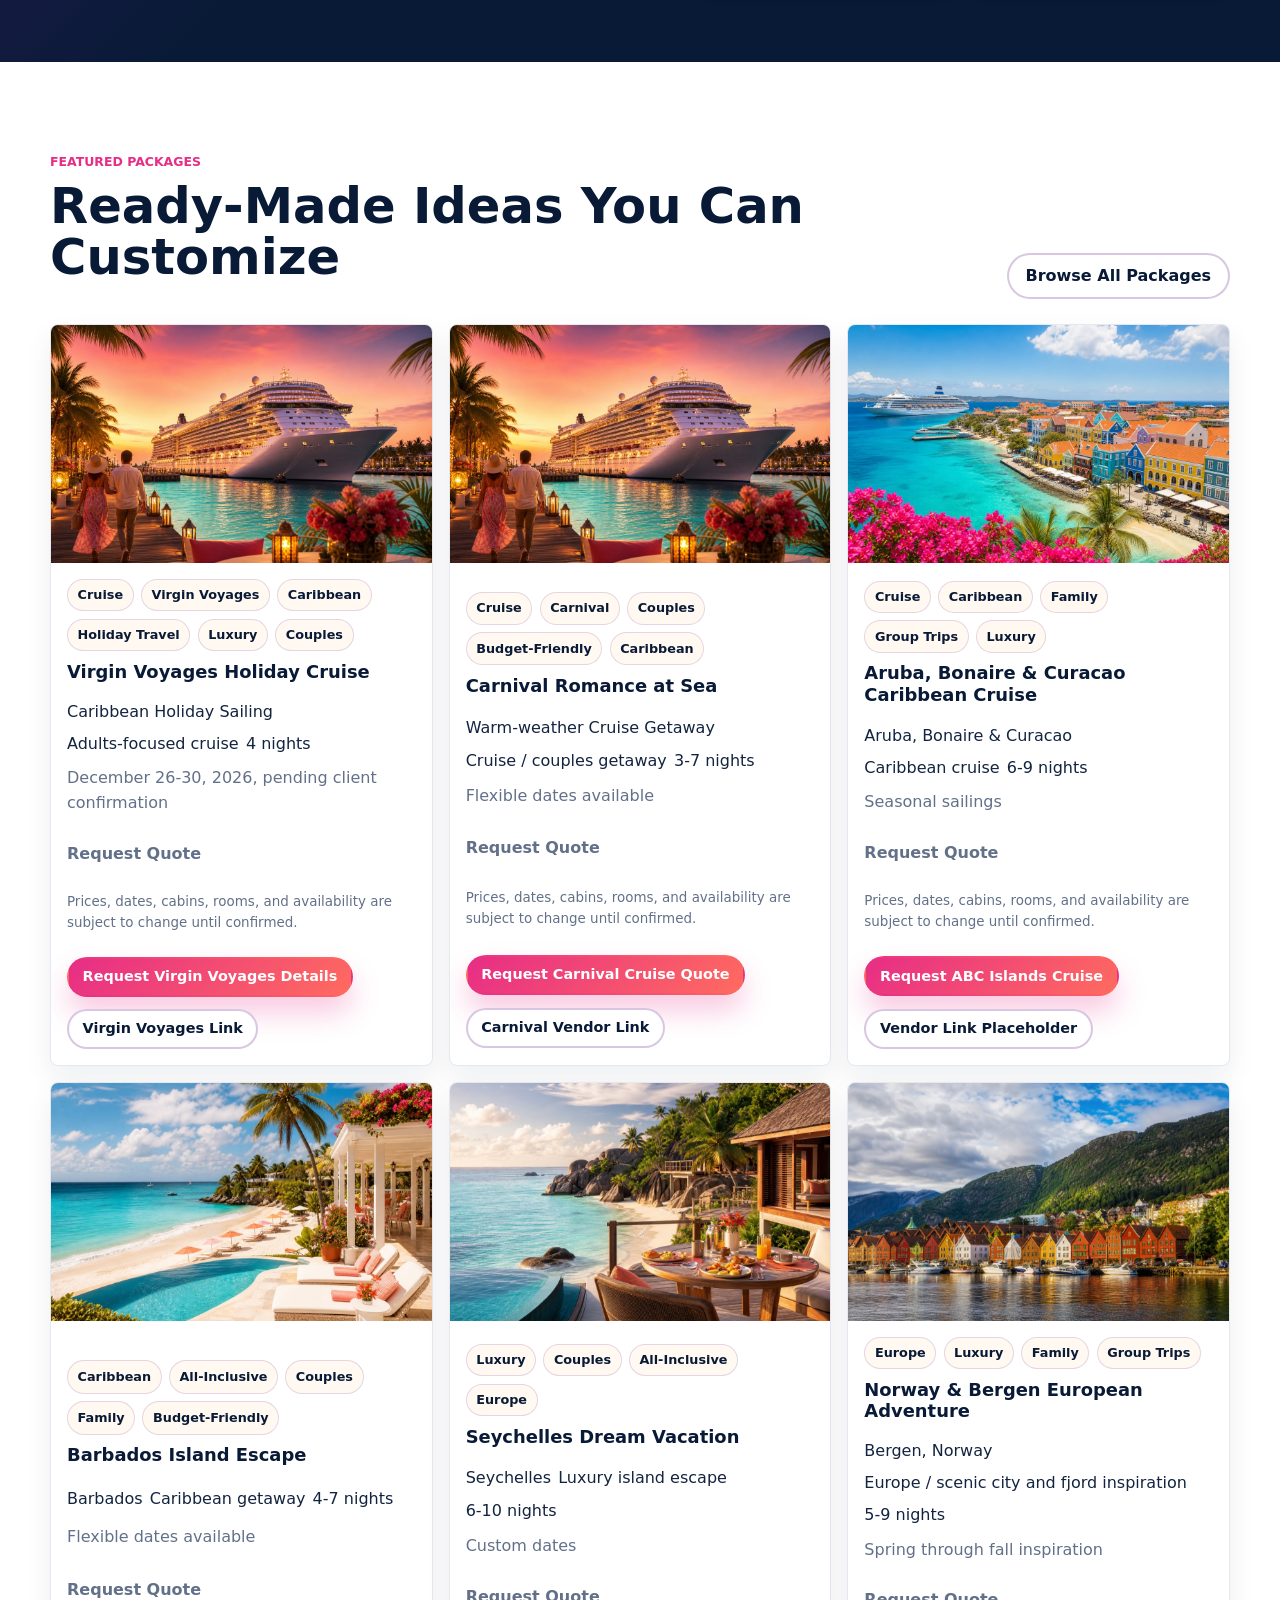
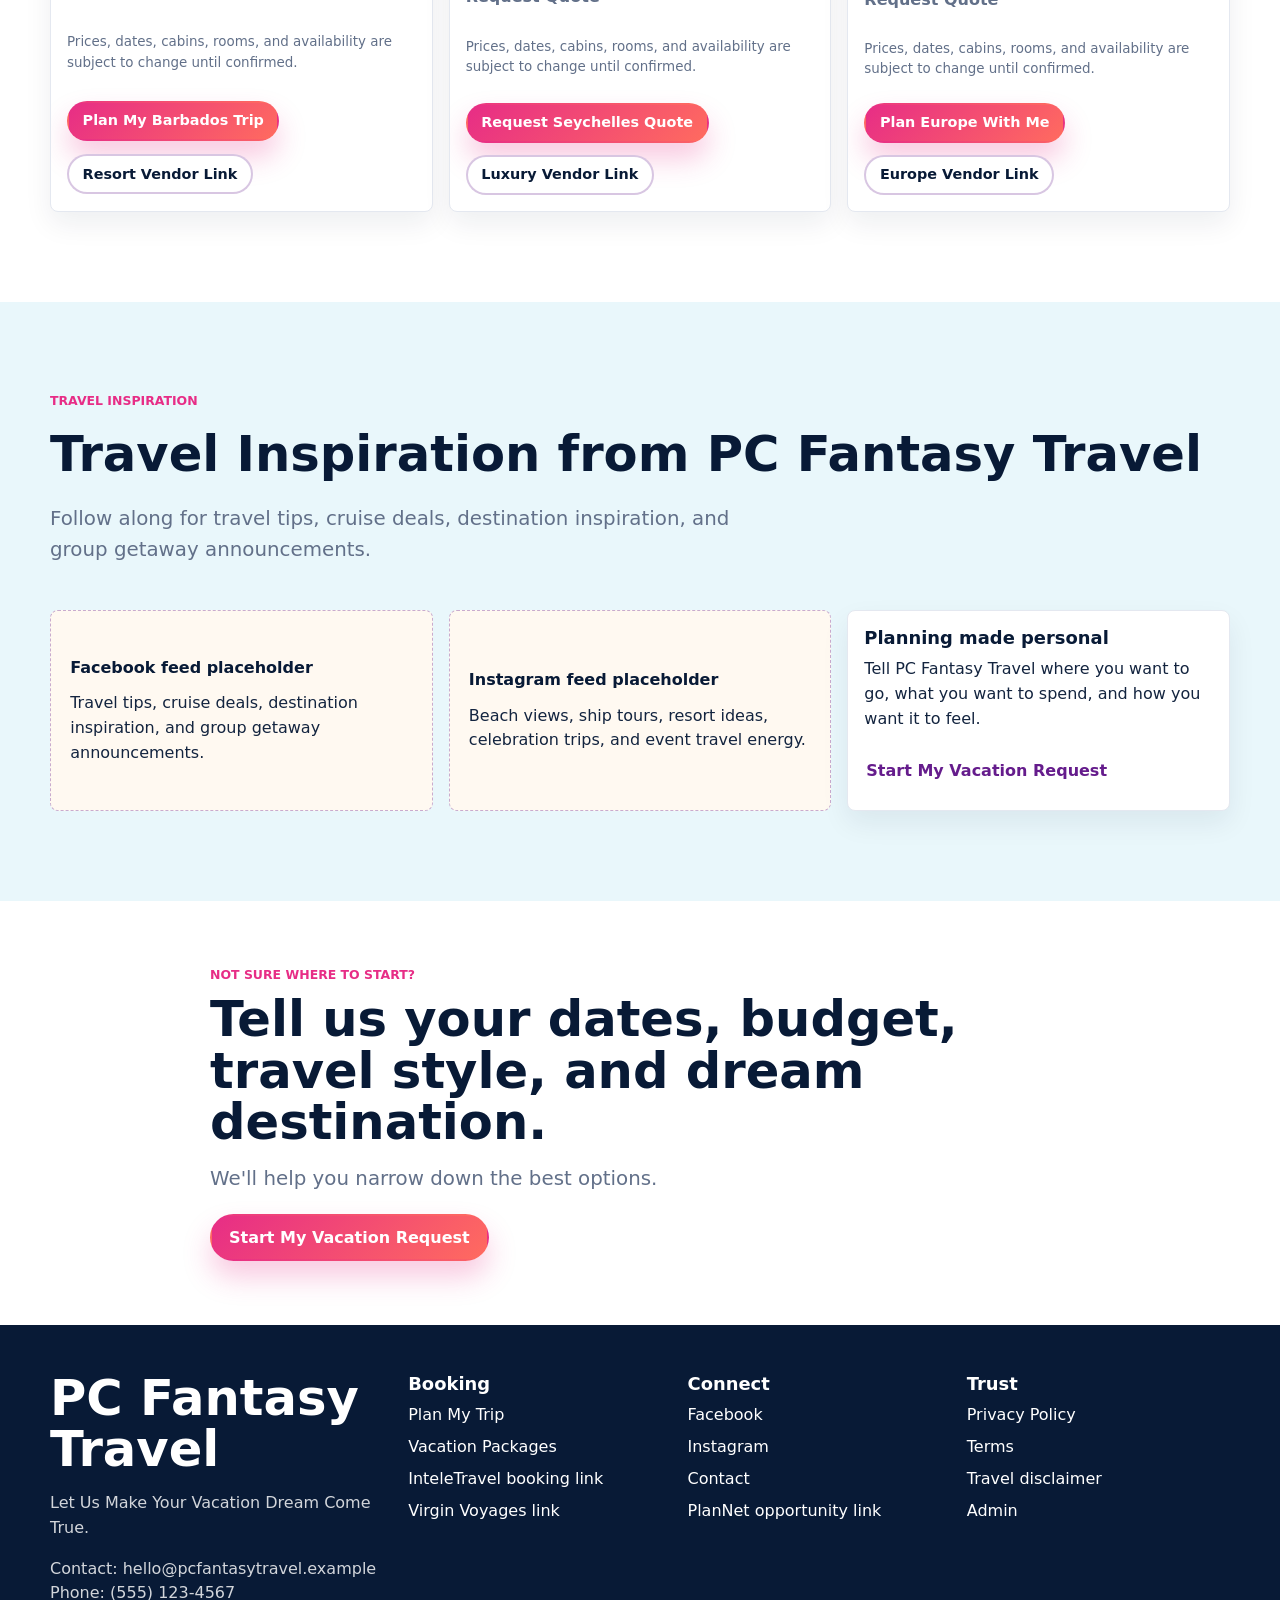
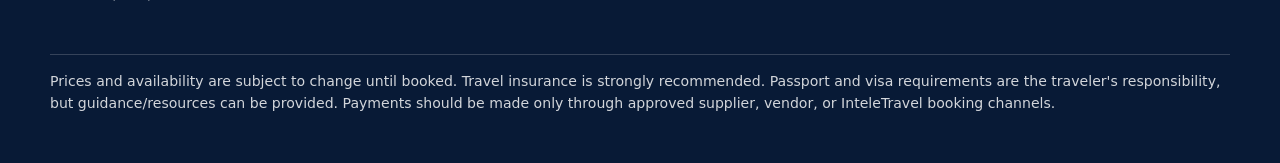
==== commit 71826b46: "Add admin lead dashboard and logo" ====
--- a/index.html
+++ b/index.html
@@ -13,13 +13,7 @@
   <a class="skip-link" href="#main">Skip to content</a>
   <header class="site-header">
     <div class="nav-wrap">
-      <a class="brand" href="index.html" aria-label="PC Fantasy Travel home">
-        <span class="brand-mark">PC</span>
-        <span class="brand-text">
-          <span class="brand-name">PC Fantasy Travel</span>
-          <span class="brand-tagline">We plan it. You live it. Love it.</span>
-        </span>
-      </a>
+      <a class="brand" href="index.html" aria-label="PC Fantasy Travel home"><img class="brand-logo" src="assets/images/pc-fantasy-travel-logo.png" alt="PC Fantasy Travel"></a>
       <button class="nav-toggle" type="button" aria-label="Open navigation" aria-expanded="false" data-nav-toggle>
         <span></span><span></span><span></span>
       </button>
--- a/assets/css/styles.css
+++ b/assets/css/styles.css
@@ -96,38 +96,15 @@
 .brand {
   display: flex;
   align-items: center;
-  gap: 0.72rem;
   text-decoration: none;
   min-width: 0;
-}
-
-.brand-mark {
-  width: 42px;
-  height: 42px;
-  flex: 0 0 42px;
-  display: grid;
-  place-items: center;
-  border-radius: 50%;
-  color: var(--white);
-  font-weight: 900;
-  background: linear-gradient(135deg, var(--purple), var(--pink) 52%, var(--coral));
-  box-shadow: 0 10px 22px rgba(231, 45, 134, 0.28);
-}
-
-.brand-text {
-  display: grid;
-  line-height: 1.1;
-}
-
-.brand-name {
-  font-weight: 900;
-  color: var(--navy);
-  font-size: clamp(1rem, 4vw, 1.2rem);
-}
-
-.brand-tagline {
-  color: var(--muted);
-  font-size: 0.78rem;
+  line-height: 0;
+}
+
+.brand-logo {
+  width: clamp(148px, 18vw, 218px);
+  max-height: 62px;
+  object-fit: contain;
 }
 
 .nav-toggle {
@@ -844,6 +821,81 @@
   margin-bottom: 1rem;
 }
 
+.admin-view {
+  display: grid;
+  gap: 1rem;
+}
+
+.admin-view[hidden] {
+  display: none;
+}
+
+.admin-tabs {
+  display: inline-flex;
+  gap: 0.25rem;
+  padding: 0.25rem;
+  border: 1px solid var(--line);
+  border-radius: 999px;
+  background: var(--sky);
+}
+
+.admin-tab {
+  min-height: 42px;
+  border: 0;
+  border-radius: 999px;
+  padding: 0.62rem 1rem;
+  color: var(--navy);
+  background: transparent;
+  font-weight: 850;
+}
+
+.admin-tab.is-active {
+  color: var(--white);
+  background: var(--navy);
+}
+
+.admin-panel h2 {
+  font-size: clamp(1.35rem, 3vw, 1.8rem);
+  line-height: 1.12;
+}
+
+.admin-stats {
+  display: grid;
+  grid-template-columns: repeat(2, minmax(0, 1fr));
+  gap: 0.65rem;
+  width: 100%;
+}
+
+.stat-pill {
+  min-height: 76px;
+  display: grid;
+  align-content: center;
+  gap: 0.1rem;
+  padding: 0.85rem;
+  border: 1px solid var(--line);
+  border-radius: var(--radius);
+  background: var(--white);
+  box-shadow: 0 10px 24px rgba(8, 26, 54, 0.06);
+}
+
+.stat-pill strong {
+  color: var(--navy);
+  font-size: 1.4rem;
+  line-height: 1;
+}
+
+.stat-pill span {
+  color: var(--muted);
+  font-size: 0.86rem;
+  font-weight: 800;
+}
+
+.lead-filters {
+  display: grid;
+  gap: 0.85rem;
+  margin-bottom: 1rem;
+}
+
 .admin-list {
   display: grid;
   gap: 0.75rem;
@@ -858,6 +910,127 @@
 
 .admin-item button {
   margin-top: 0.6rem;
+}
+
+.lead-card {
+  width: 100%;
+  display: grid;
+  gap: 0.28rem;
+  border: 1px solid var(--line);
+  border-radius: var(--radius);
+  padding: 0.9rem;
+  color: var(--ink);
+  text-align: left;
+  background: var(--white);
+  transition: border-color 0.18s ease, box-shadow 0.18s ease, transform 0.18s ease;
+}
+
+.lead-card:hover,
+.lead-card:focus-visible,
+.lead-card.is-selected {
+  border-color: rgba(231, 45, 134, 0.5);
+  box-shadow: 0 12px 26px rgba(8, 26, 54, 0.08);
+  transform: translateY(-1px);
+}
+
+.lead-card.is-selected {
+  background: #fff8fc;
+}
+
+.lead-card-top,
+.lead-detail-head {
+  display: flex;
+  gap: 0.75rem;
+  align-items: flex-start;
+  justify-content: space-between;
+}
+
+.lead-card-top strong,
+.lead-contact,
+.lead-meta {
+  min-width: 0;
+  overflow-wrap: anywhere;
+}
+
+.status-badge {
+  flex: 0 0 auto;
+  border-radius: 999px;
+  padding: 0.22rem 0.55rem;
+  color: var(--navy);
+  background: var(--cream);
+  font-size: 0.76rem;
+  font-weight: 900;
+}
+
+.lead-contact {
+  color: var(--ink);
+  font-size: 0.93rem;
+}
+
+.lead-meta {
+  color: var(--muted);
+  font-size: 0.84rem;
+}
+
+.lead-detail {
+  display: grid;
+  gap: 1rem;
+}
+
+.lead-detail-head {
+  flex-wrap: wrap;
+  padding-bottom: 1rem;
+  border-bottom: 1px solid var(--line);
+}
+
+.lead-detail-head h2 {
+  margin-bottom: 0.35rem;
+}
+
+.lead-status-field {
+  width: min(100%, 220px);
+}
+
+.lead-detail-section {
+  display: grid;
+  gap: 0.55rem;
+  padding-top: 1rem;
+  border-top: 1px solid var(--line);
+}
+
+.detail-list {
+  display: grid;
+  gap: 0.55rem;
+  margin: 0;
+}
+
+.detail-list div {
+  display: grid;
+  gap: 0.12rem;
+}
+
+.detail-list dt {
+  color: var(--muted);
+  font-size: 0.78rem;
+  font-weight: 900;
+  text-transform: uppercase;
+}
+
+.detail-list dd {
+  margin: 0;
+  overflow-wrap: anywhere;
+}
+
+.empty-state {
+  padding: 1rem;
+  border: 1px dashed #cfd6e3;
+  border-radius: var(--radius);
+  color: var(--muted);
+  background: #f8fbfd;
+}
+
+.empty-state h3 {
+  margin-bottom: 0.2rem;
 }
 
 .admin-preview {
@@ -899,6 +1072,15 @@
   .form-grid.three {
     grid-template-columns: repeat(2, minmax(0, 1fr));
   }
+
+  .admin-stats {
+    width: auto;
+    grid-template-columns: repeat(4, minmax(88px, 1fr));
+  }
+
+  .lead-filters {
+    grid-template-columns: minmax(220px, 1fr) minmax(150px, 0.35fr) minmax(150px, 0.35fr);
+  }
 }
 
 @media (min-width: 760px) {
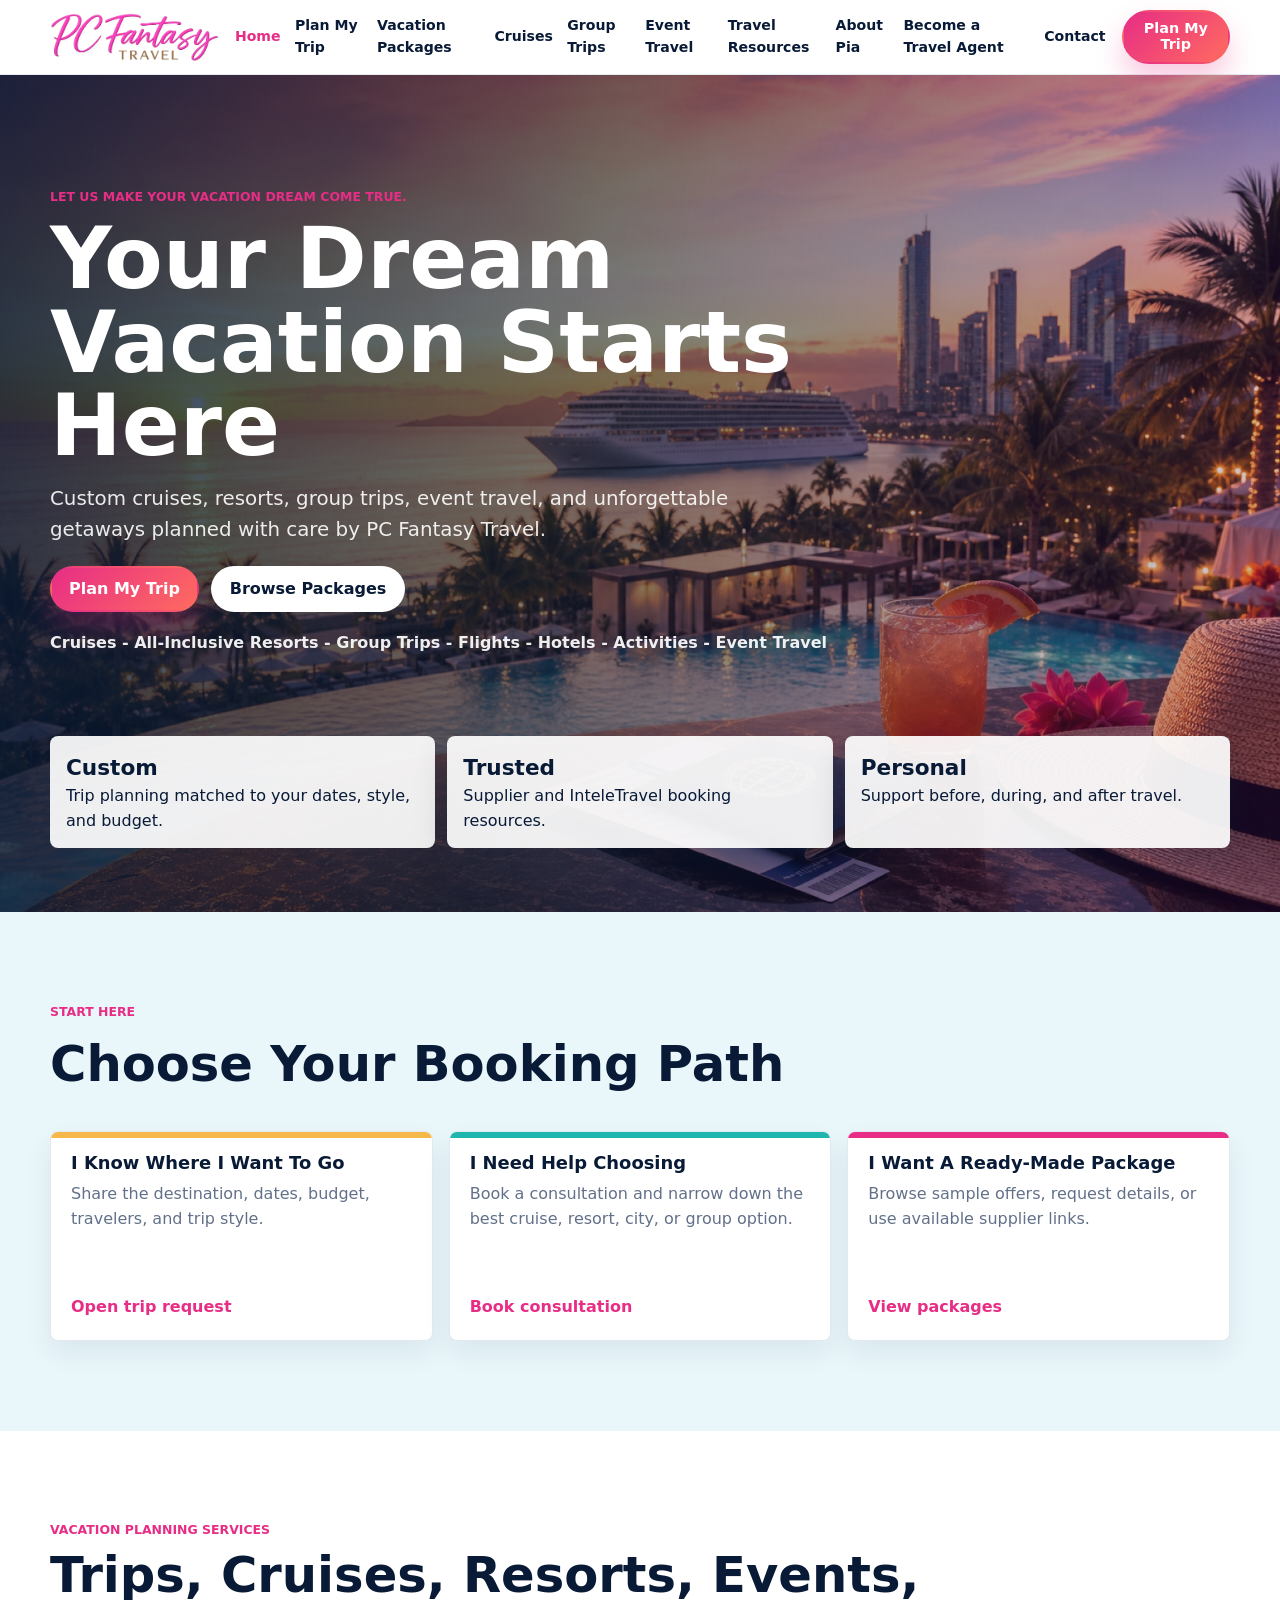
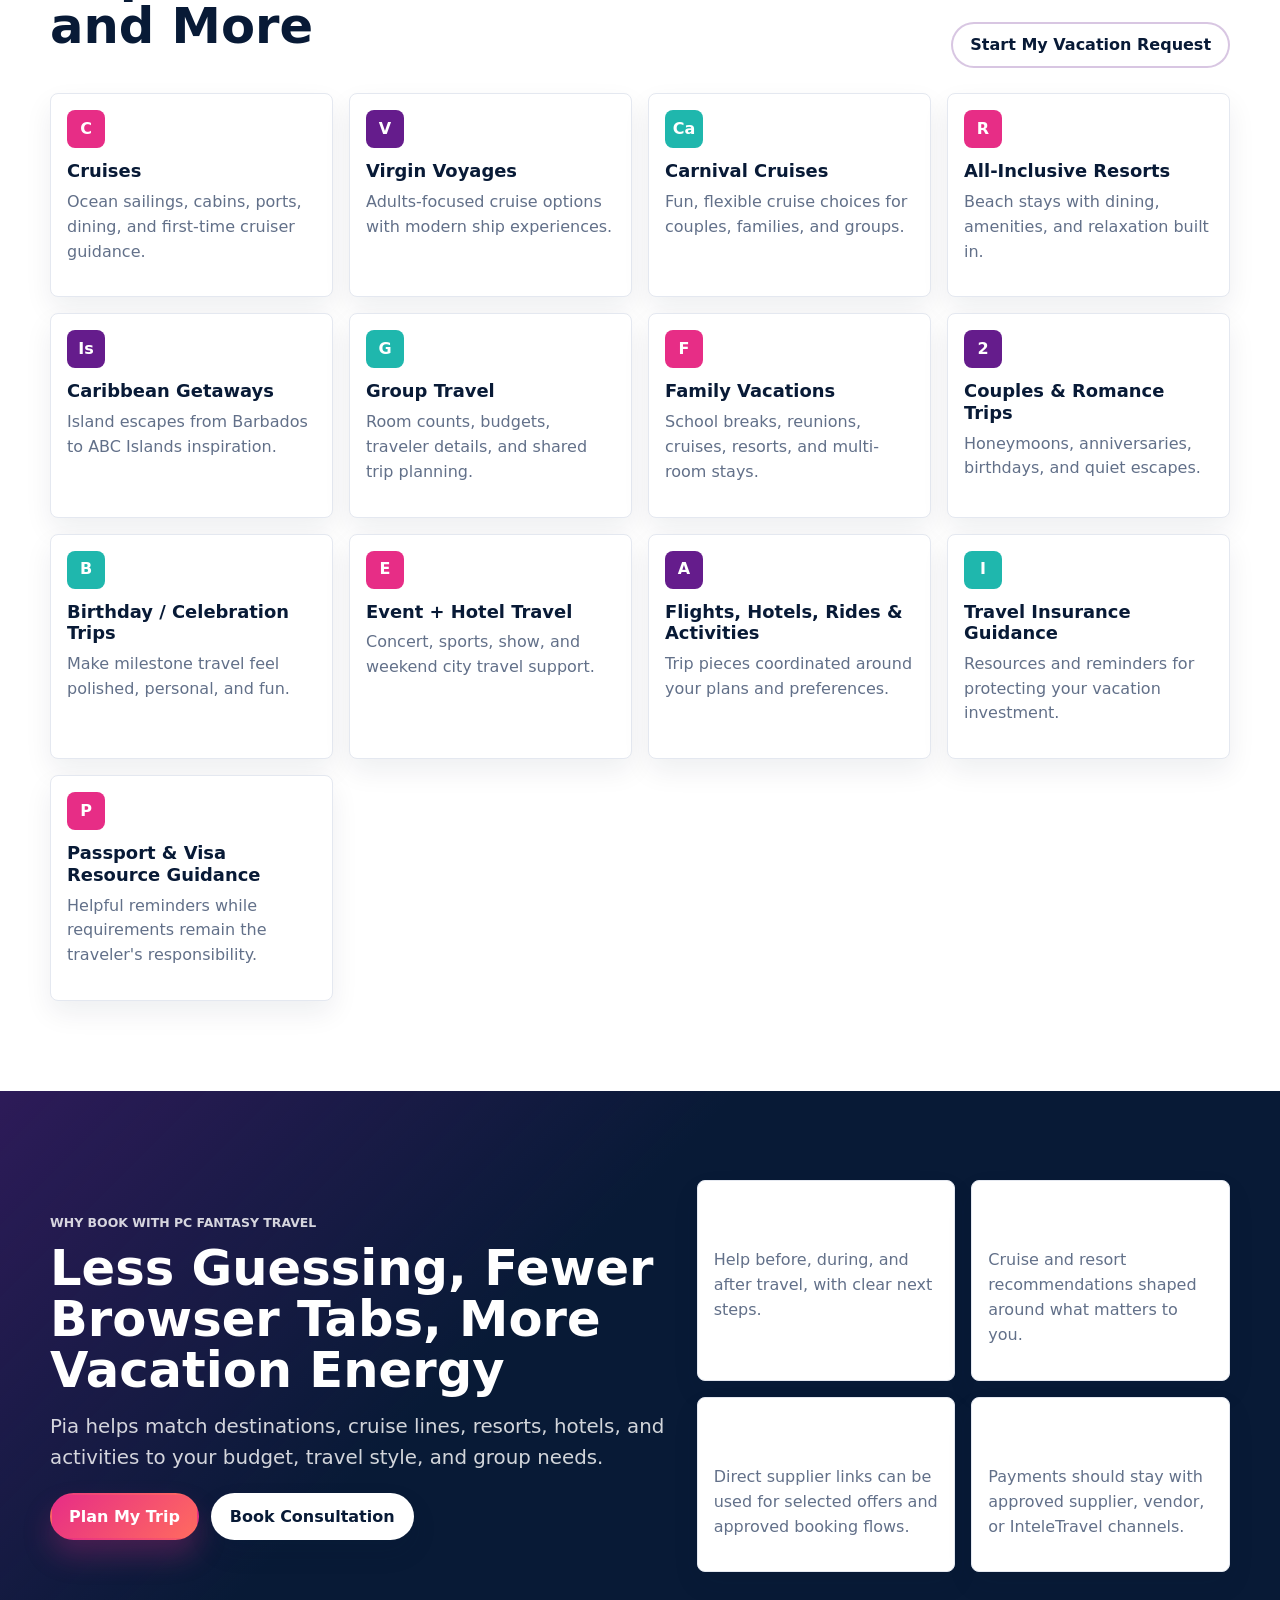
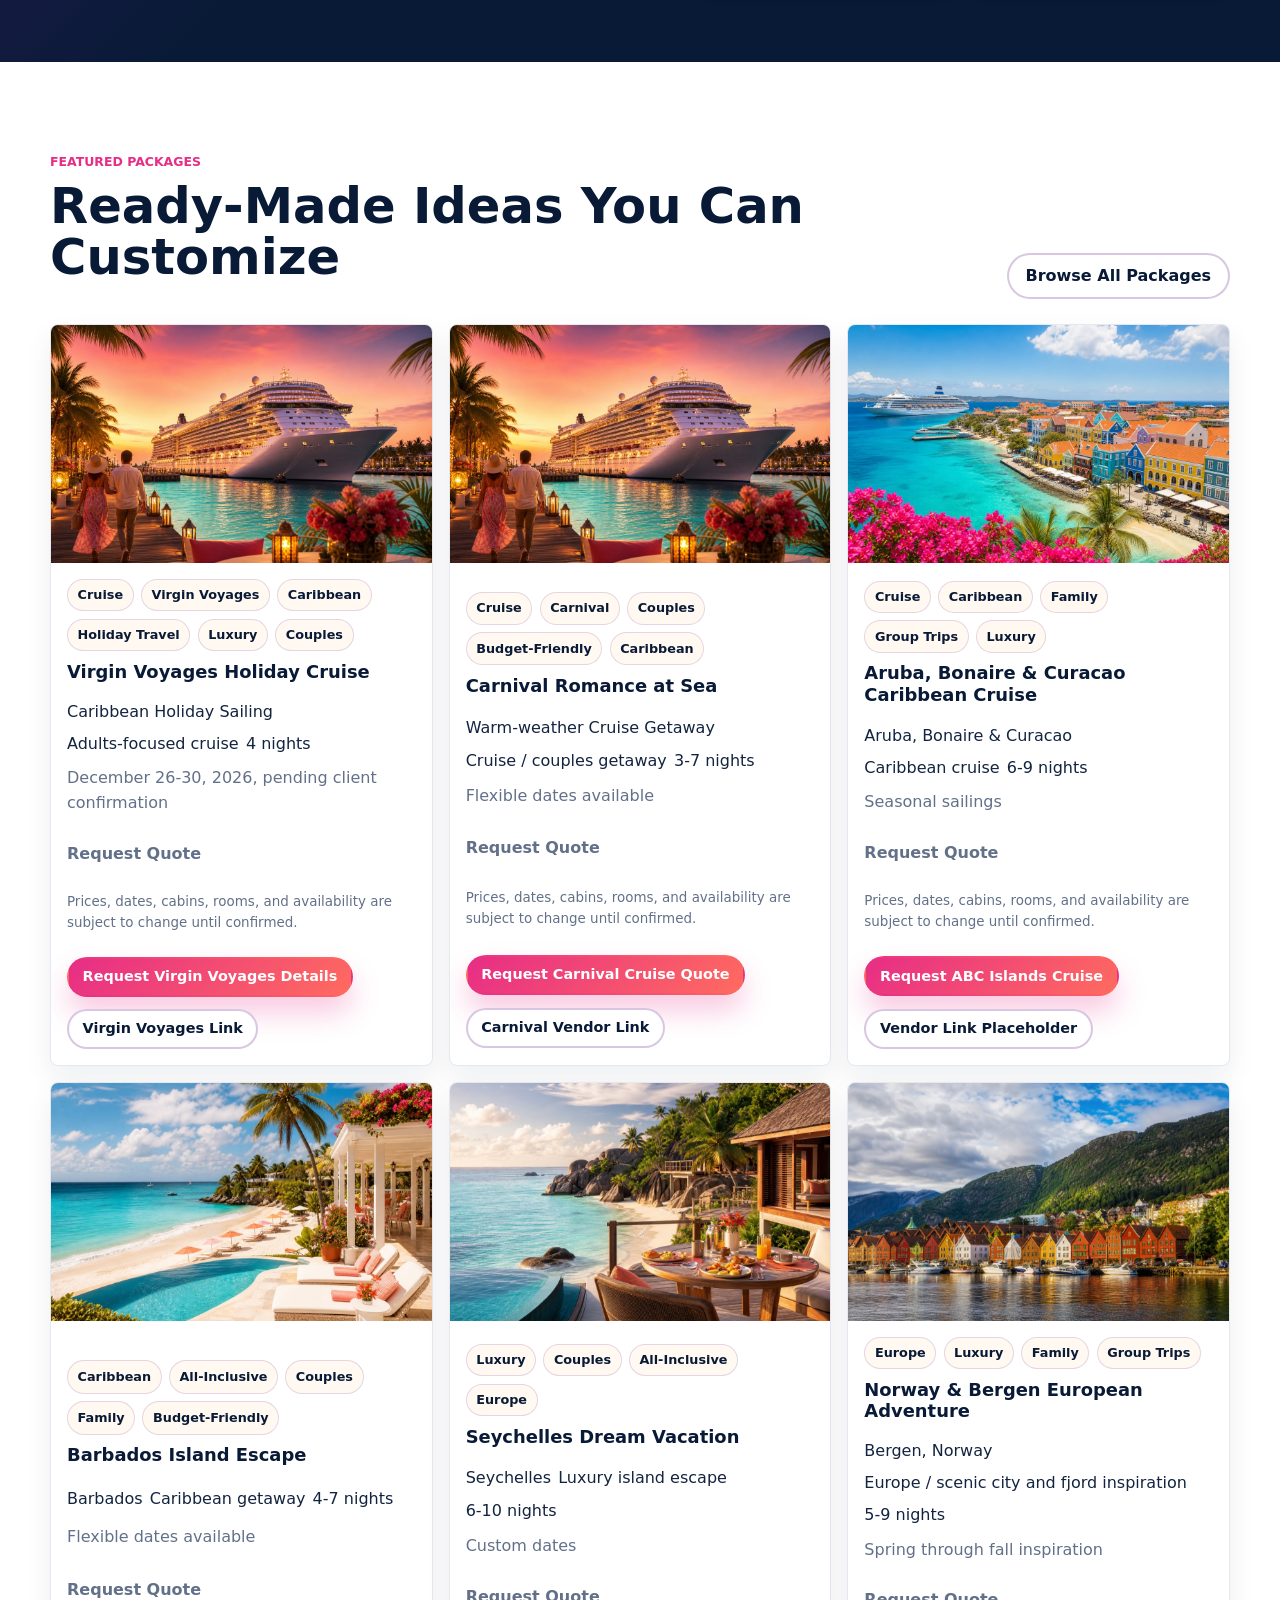
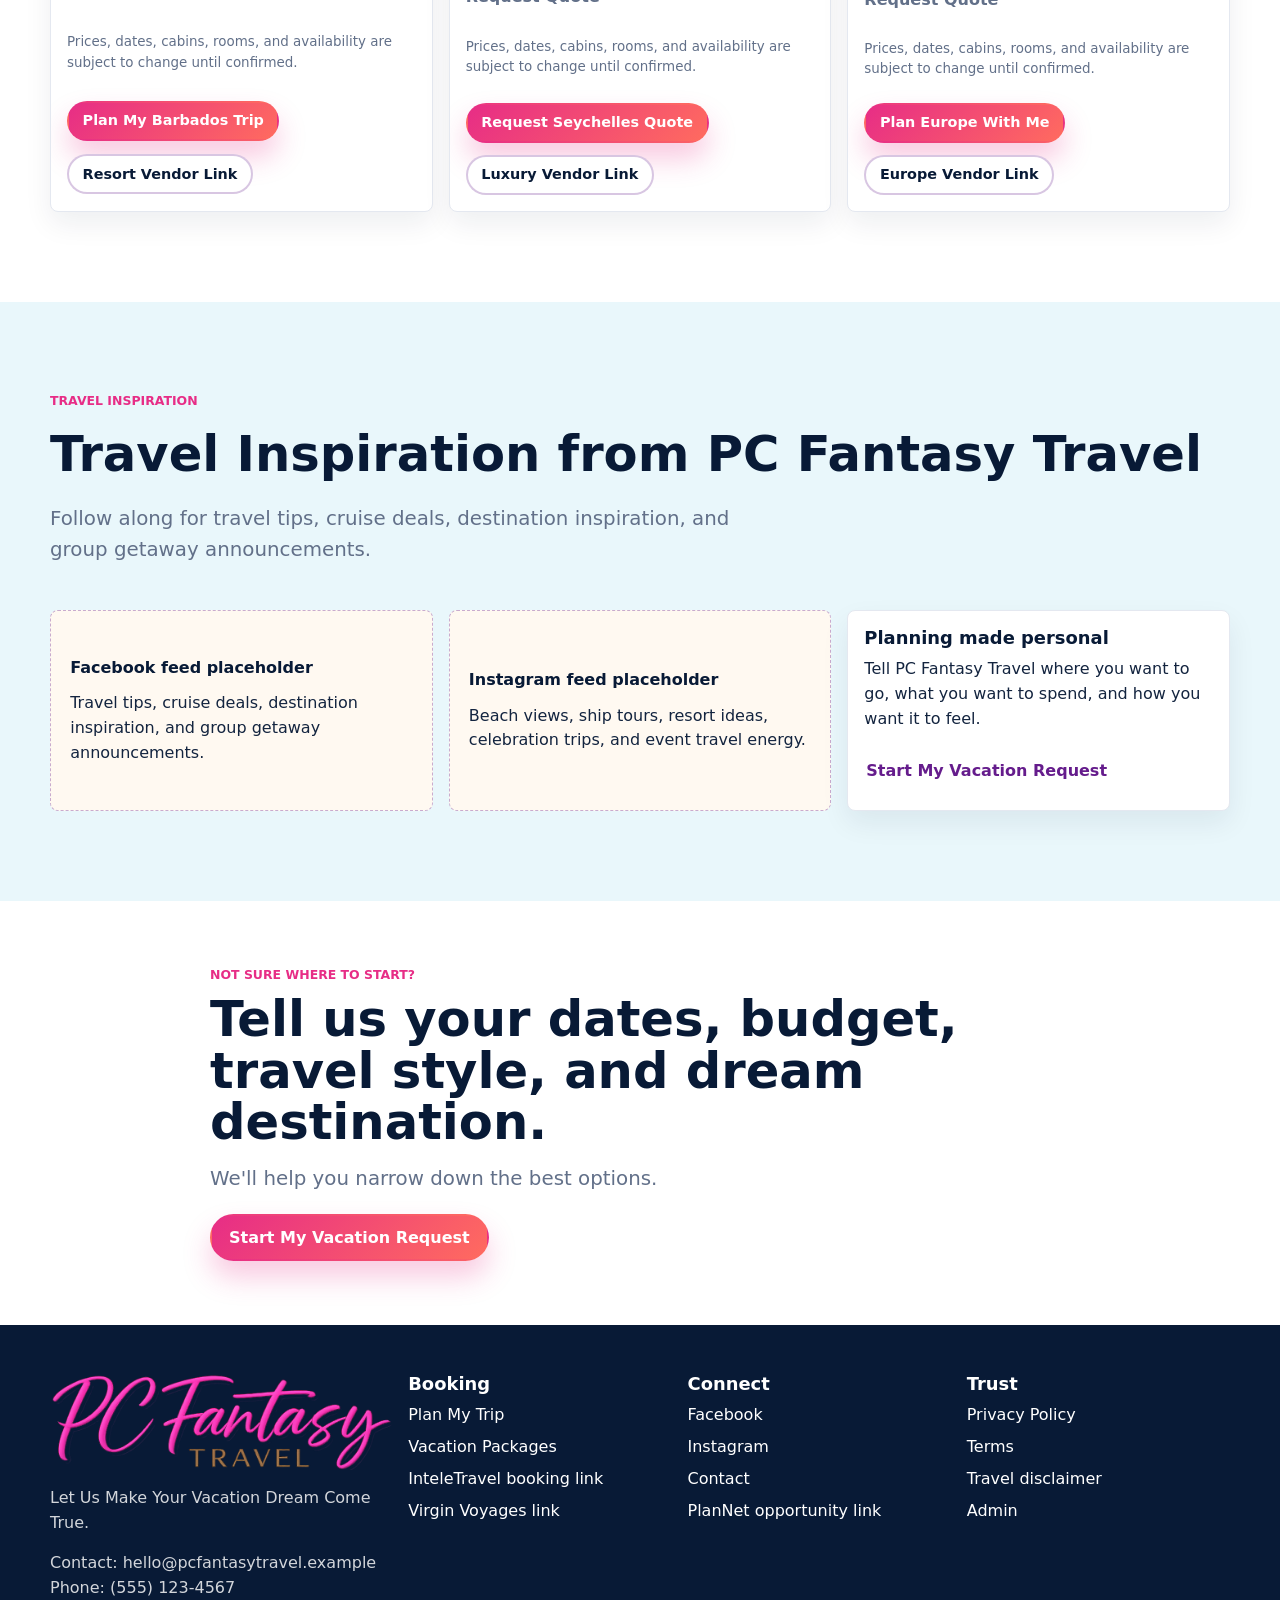
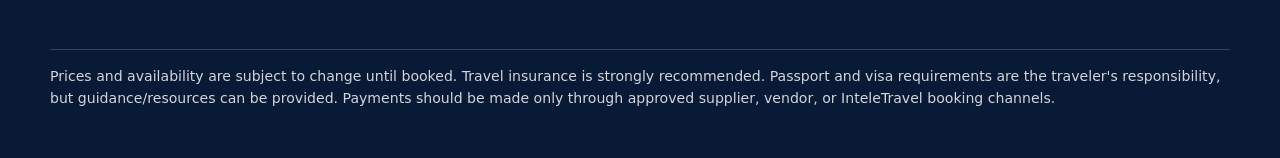
==== commit b83ebd58: "Add logo to footer" ====
--- a/index.html
+++ b/index.html
@@ -174,7 +174,7 @@
   <footer class="footer">
     <div class="wrap footer-grid">
       <div>
-        <h2>PC Fantasy Travel</h2>
+        <img class="footer-logo" src="assets/images/pc-fantasy-travel-logo.png" alt="PC Fantasy Travel">
         <p>Let Us Make Your Vacation Dream Come True.</p>
         <p>Contact: hello@pcfantasytravel.example<br>Phone: (555) 123-4567</p>
       </div>
--- a/assets/css/styles.css
+++ b/assets/css/styles.css
@@ -784,6 +784,12 @@
   color: var(--white);
 }
 
+.footer-logo {
+  width: min(100%, 360px);
+  height: auto;
+  margin-bottom: 1rem;
+}
+
 .footer-list {
   list-style: none;
   padding: 0;
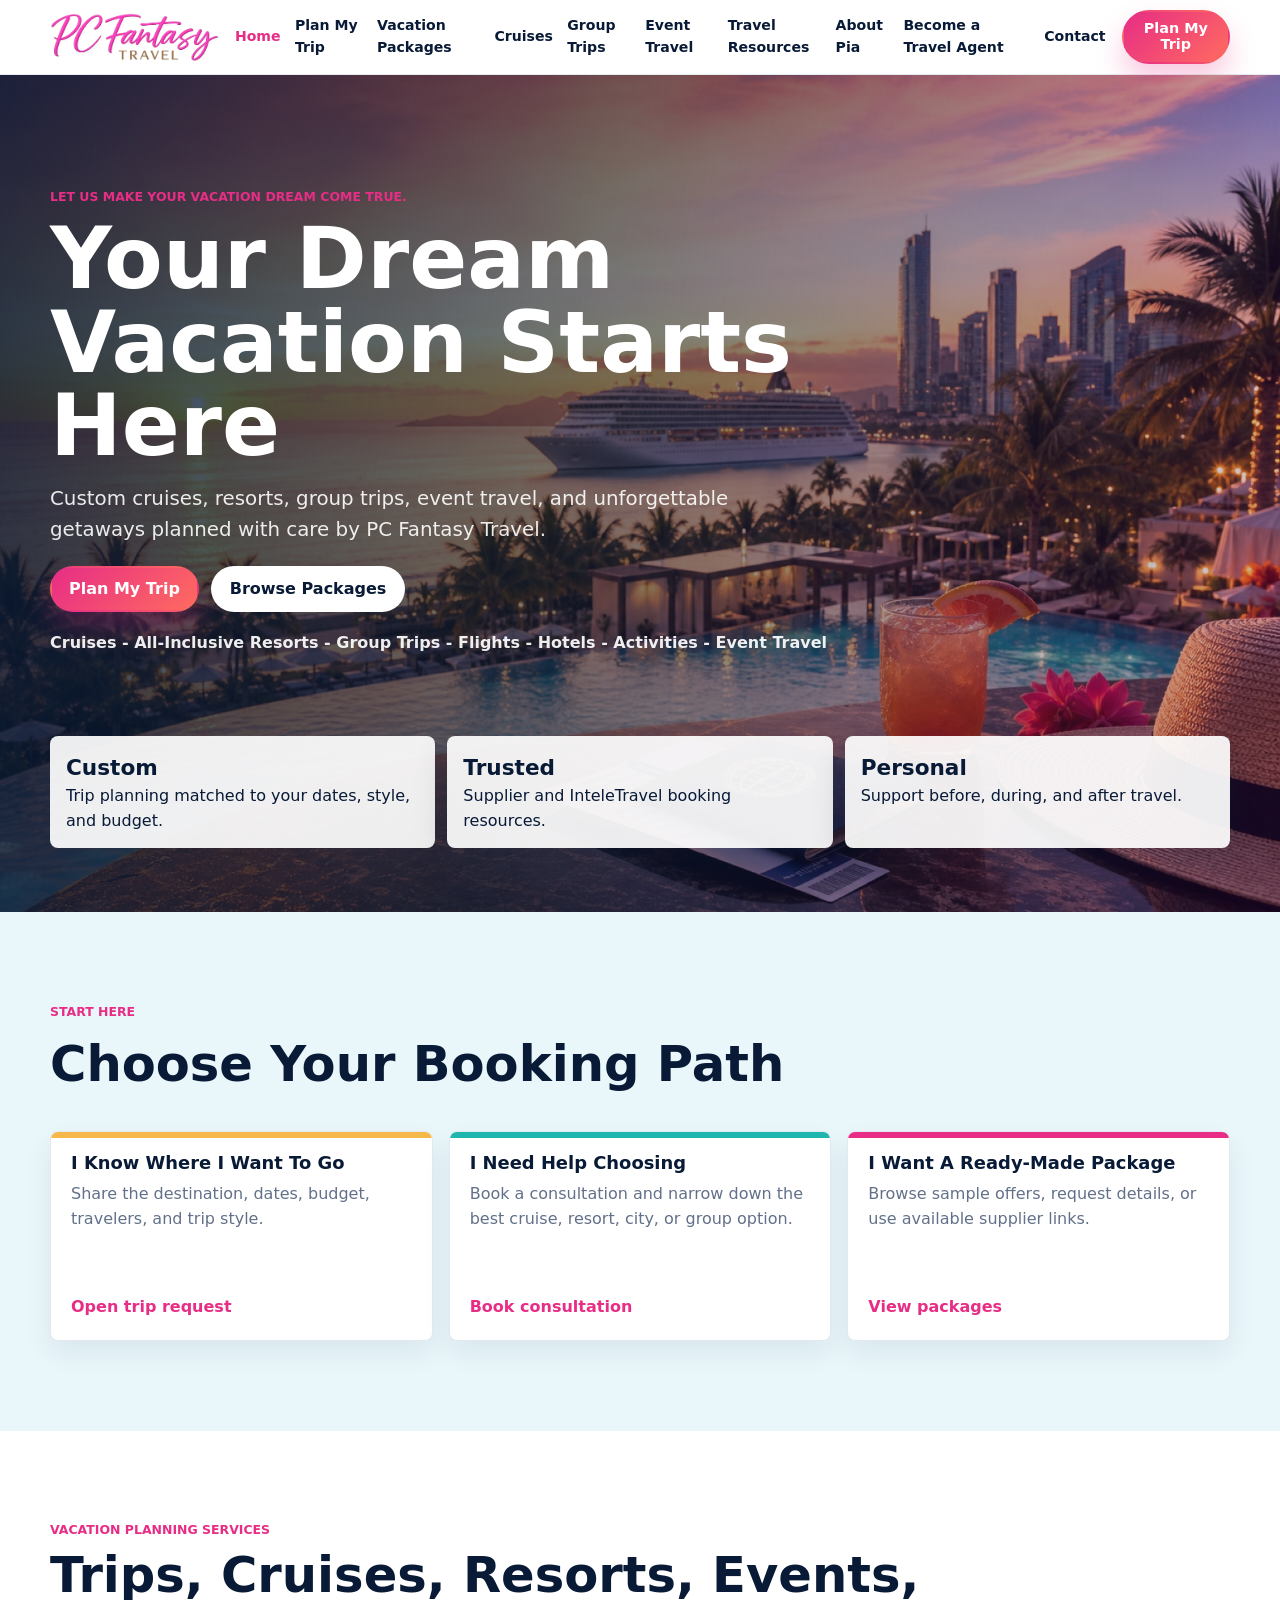
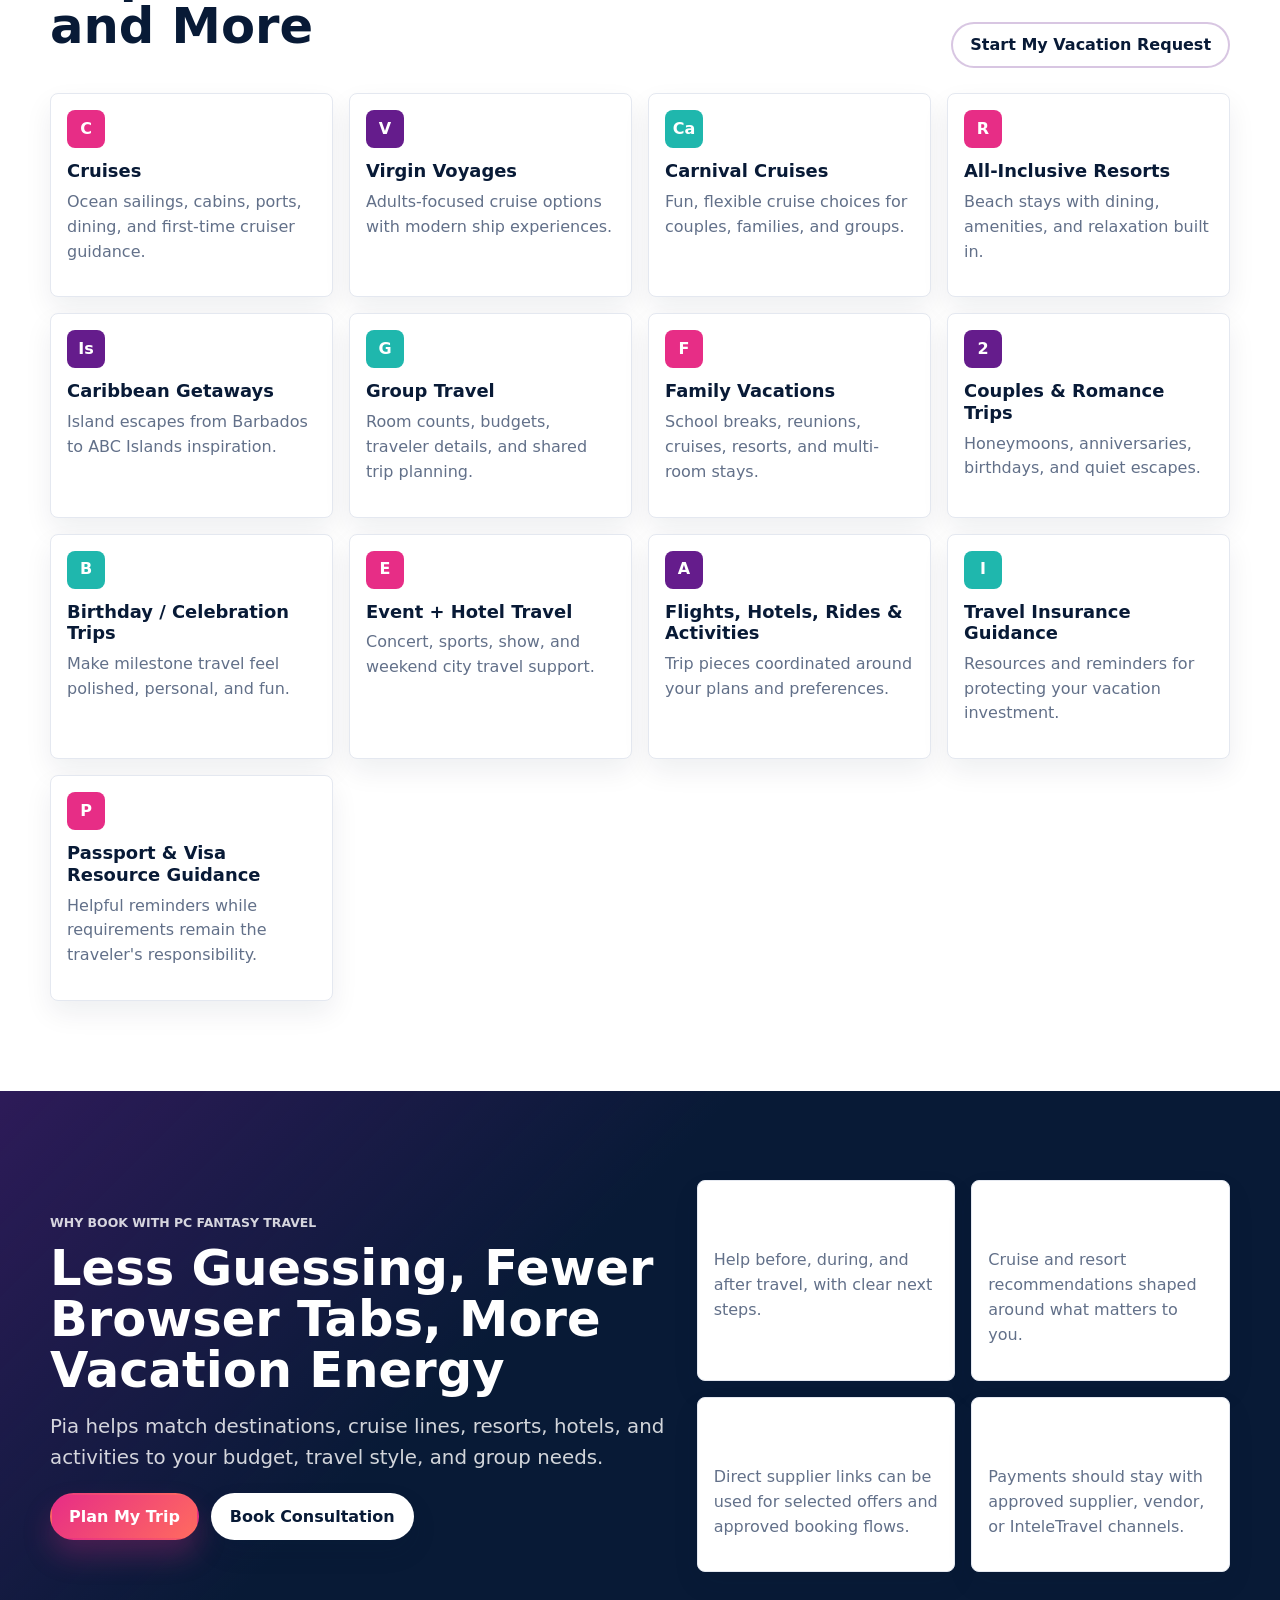
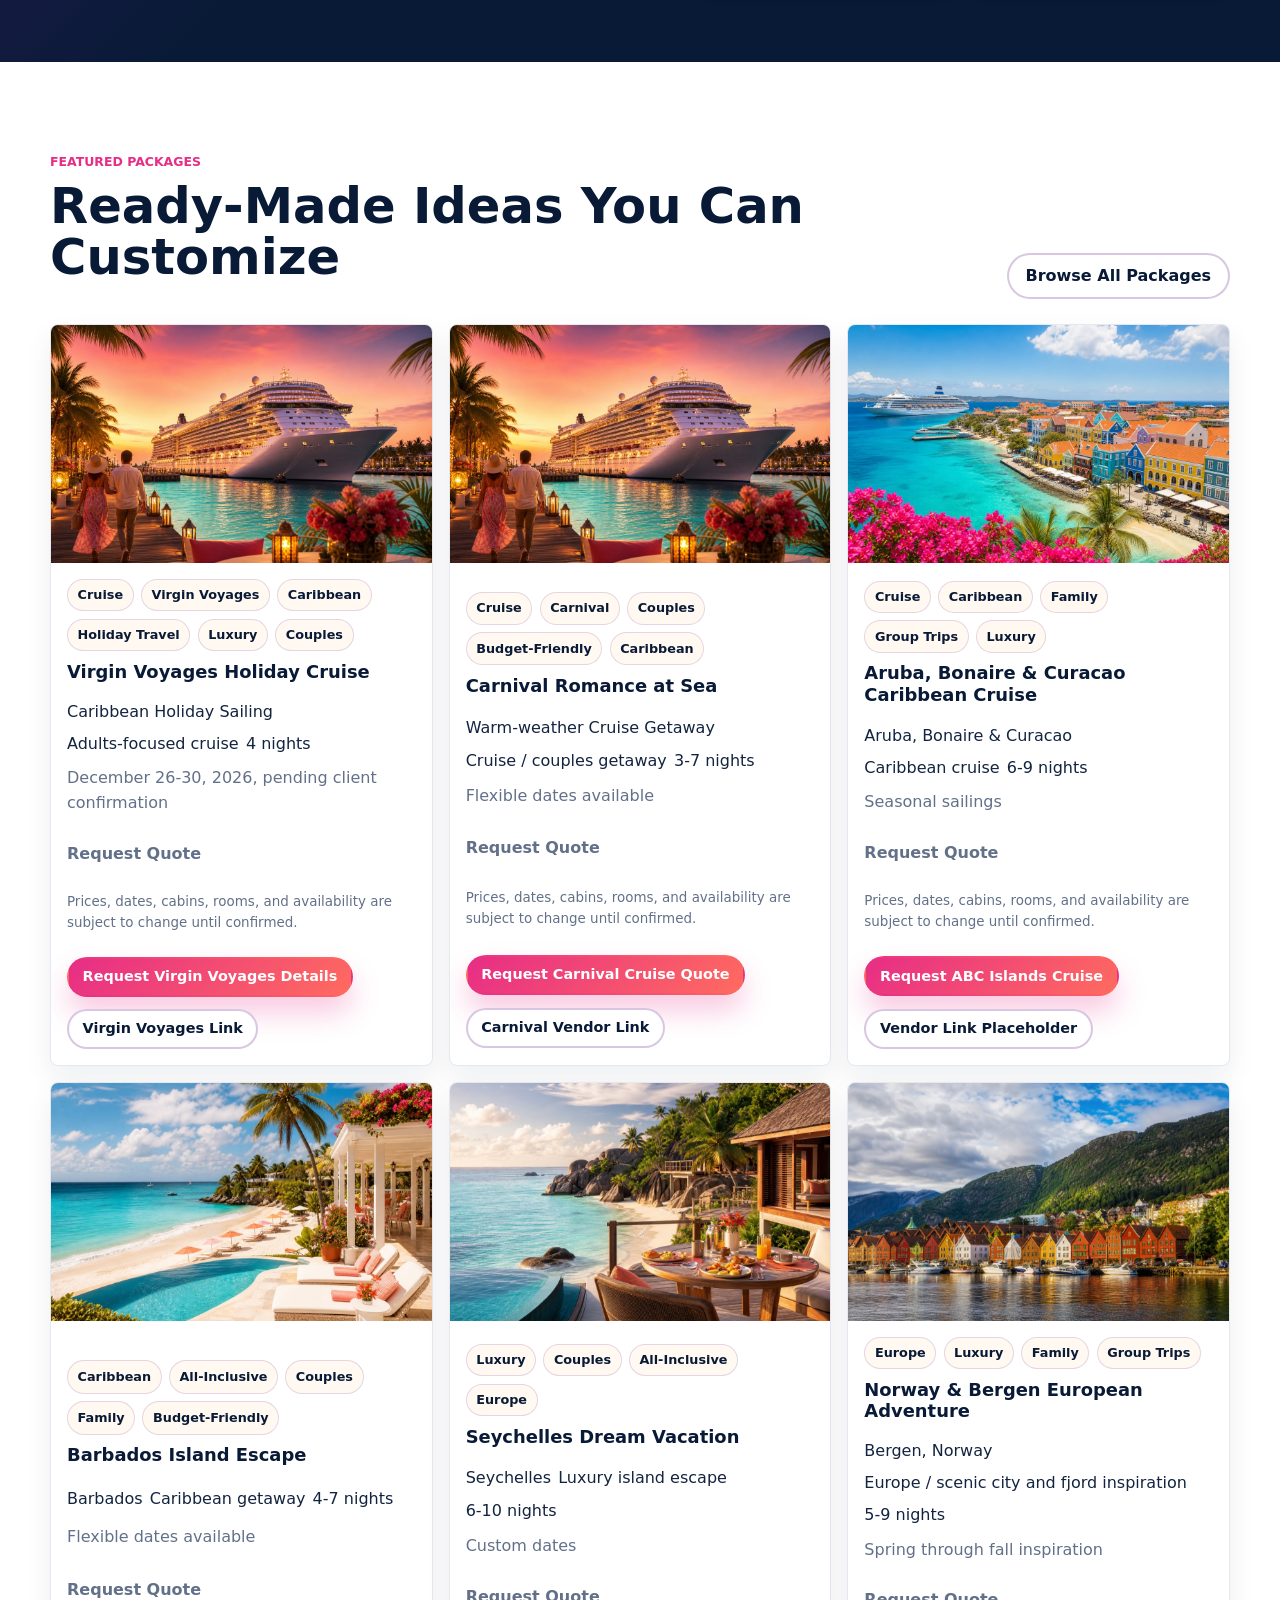
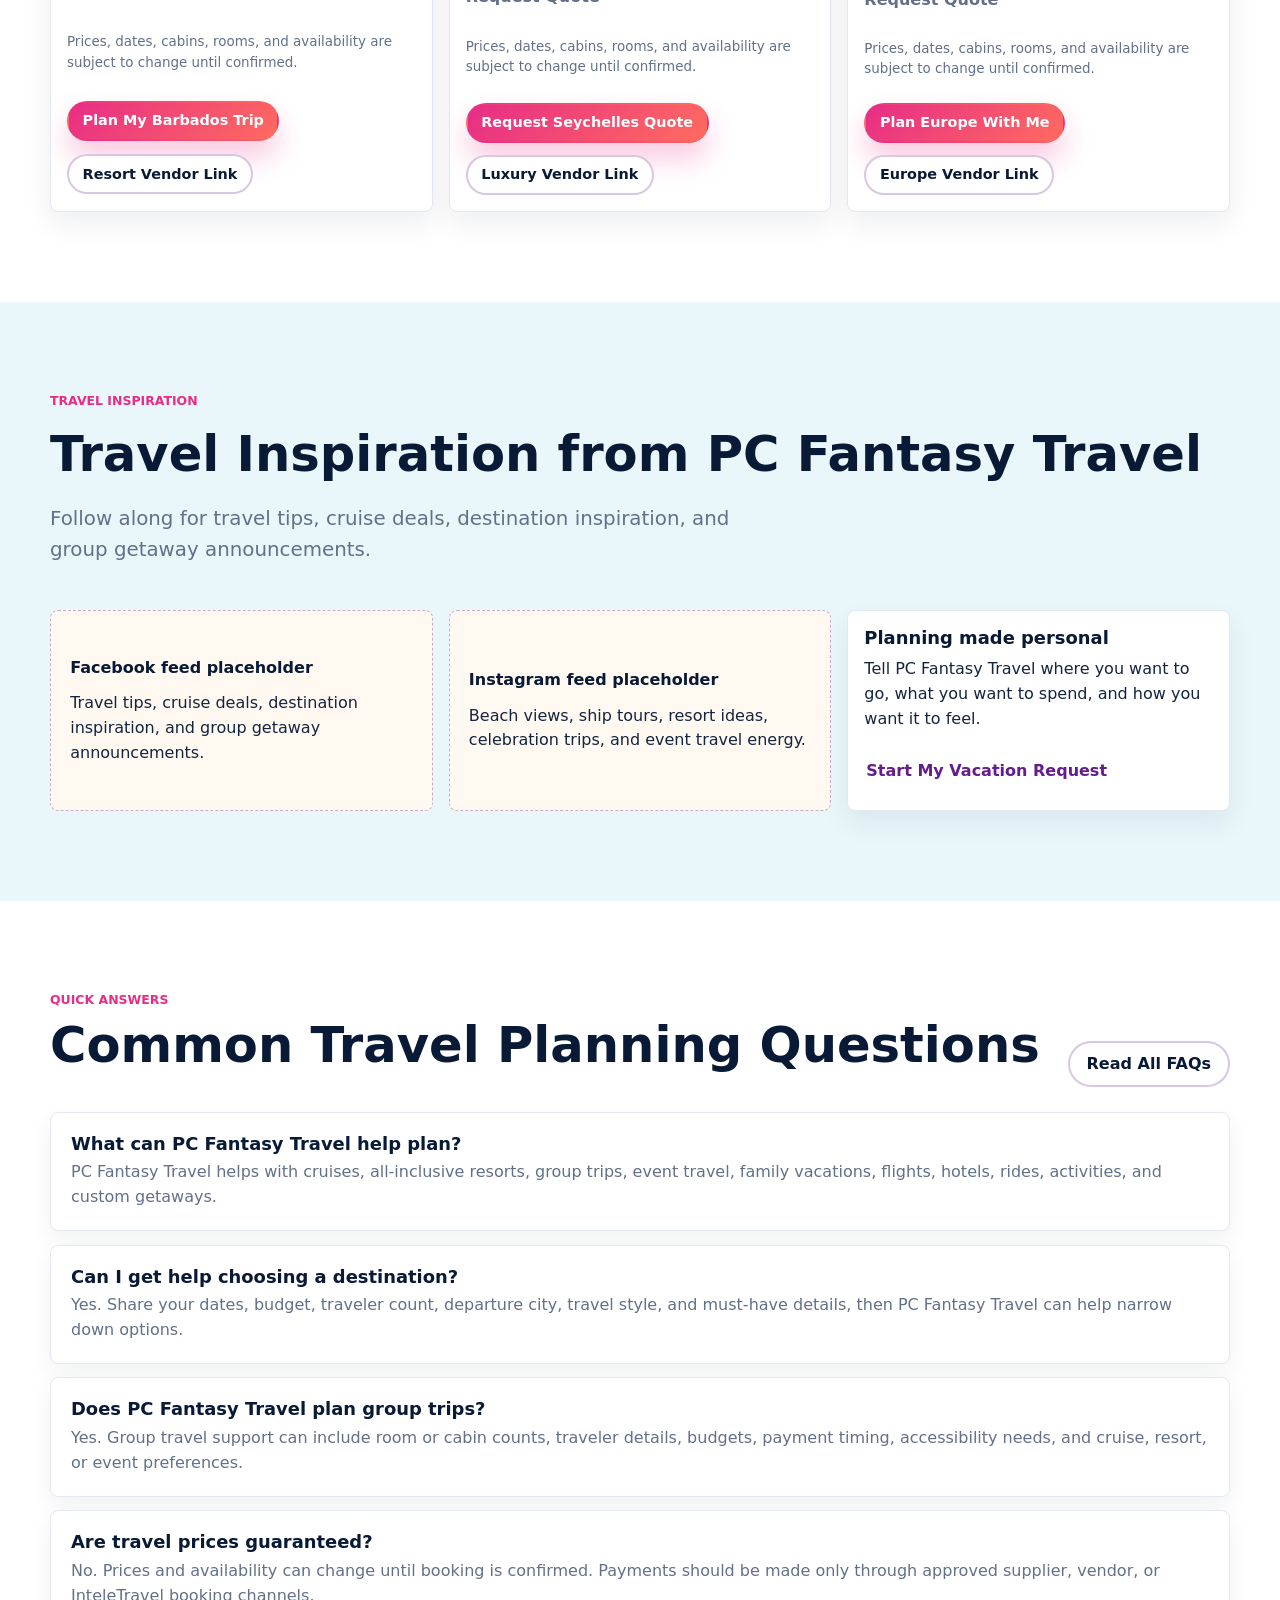
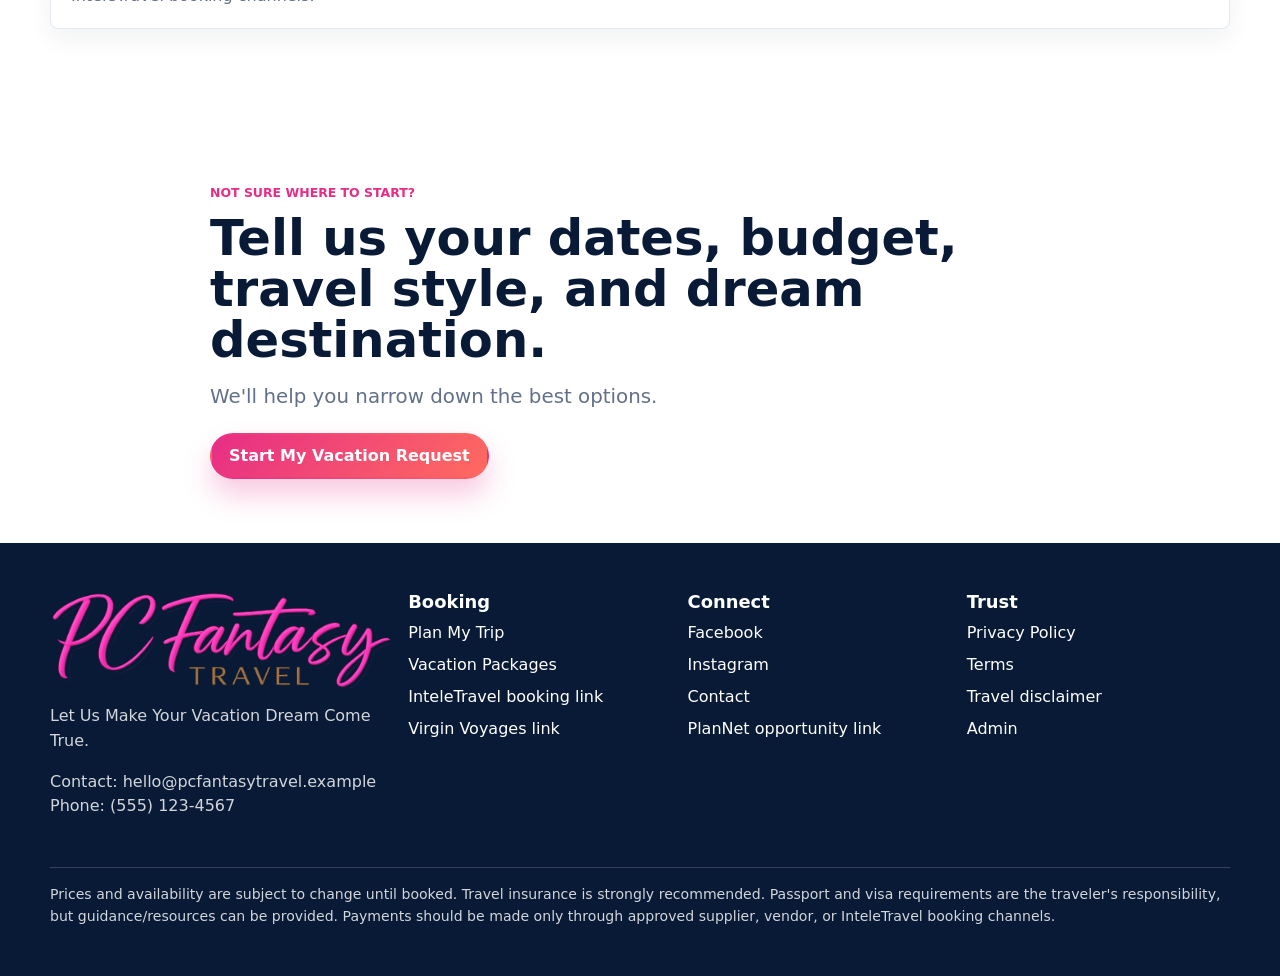
==== commit 60747adc: "Strengthen search and AI discovery" ====
--- a/index.html
+++ b/index.html
@@ -3,11 +3,110 @@
 <head>
   <meta charset="utf-8">
   <meta name="viewport" content="width=device-width, initial-scale=1">
-  <title>PC Fantasy Travel | Custom Vacation Planning and Booking</title>
-  <meta name="description" content="PC Fantasy Travel helps travelers plan cruises, all-inclusive resorts, group trips, event travel, family vacations, flights, hotels, rides, activities, and custom getaways.">
+  <title>PC Fantasy Travel | Cruises, Resorts, Group Trips and Custom Vacations</title>
+  <meta name="description" content="PC Fantasy Travel helps travelers plan cruises, all-inclusive resorts, group trips, event travel, family vacations, flights, hotels, activities, and custom getaways.">
   <meta name="keywords" content="travel advisor, custom vacation planning, cruise travel advisor, Caribbean vacation planner, group travel planner, all-inclusive resort planning, Virgin Voyages travel advisor, Carnival cruise planner, event travel packages, family vacation planning">
   <link rel="preload" as="image" href="assets/images/hero-travel.jpg">
+  <!-- SEO discovery -->
+  <meta name="author" content="PC Fantasy Travel">
+  <meta name="robots" content="index, follow, max-image-preview:large">
+  <meta name="theme-color" content="#081a36">
+  <link rel="canonical" href="https://jxwayne890.github.io/pctravel/">
+  <link rel="alternate" type="text/plain" title="LLM guide" href="llms.txt">
+  <meta property="og:site_name" content="PC Fantasy Travel">
+  <meta property="og:type" content="website">
+  <meta property="og:title" content="PC Fantasy Travel | Cruises, Resorts, Group Trips and Custom Vacations">
+  <meta property="og:description" content="PC Fantasy Travel helps travelers plan cruises, all-inclusive resorts, group trips, event travel, family vacations, flights, hotels, activities, and custom getaways.">
+  <meta property="og:url" content="https://jxwayne890.github.io/pctravel/">
+  <meta property="og:image" content="https://jxwayne890.github.io/pctravel/assets/images/hero-travel.jpg">
+  <meta name="twitter:card" content="summary_large_image">
+  <meta name="twitter:title" content="PC Fantasy Travel | Cruises, Resorts, Group Trips and Custom Vacations">
+  <meta name="twitter:description" content="PC Fantasy Travel helps travelers plan cruises, all-inclusive resorts, group trips, event travel, family vacations, flights, hotels, activities, and custom getaways.">
+  <meta name="twitter:image" content="https://jxwayne890.github.io/pctravel/assets/images/hero-travel.jpg">
+  <!-- /SEO discovery -->
   <link rel="stylesheet" href="assets/css/styles.css">
+  <script type="application/ld+json">
+  {
+    "@context": "https://schema.org",
+    "@graph": [
+      {
+        "@type": "TravelAgency",
+        "@id": "https://jxwayne890.github.io/pctravel/#travelagency",
+        "name": "PC Fantasy Travel",
+        "url": "https://jxwayne890.github.io/pctravel/",
+        "logo": "https://jxwayne890.github.io/pctravel/assets/images/pc-fantasy-travel-logo.png",
+        "image": "https://jxwayne890.github.io/pctravel/assets/images/hero-travel.jpg",
+        "description": "PC Fantasy Travel helps travelers plan cruises, all-inclusive resorts, group trips, event travel, family vacations, flights, hotels, rides, activities, and custom getaways.",
+        "areaServed": "United States",
+        "knowsAbout": ["custom vacation planning", "cruise planning", "all-inclusive resort planning", "group travel", "event travel", "Virgin Voyages", "Carnival cruises", "Caribbean vacations", "travel insurance guidance", "passport and visa reminders"],
+        "sameAs": [
+          "https://facebook.com/",
+          "https://instagram.com/"
+        ],
+        "makesOffer": [
+          {
+            "@type": "Offer",
+            "itemOffered": {
+              "@type": "Service",
+              "name": "Custom vacation planning",
+              "serviceType": "Vacation planning",
+              "description": "Custom travel planning for dates, budgets, traveler counts, destination ideas, cruises, resorts, flights, hotels, rides, activities, and preferences."
+            }
+          },
+          {
+            "@type": "Offer",
+            "itemOffered": {
+              "@type": "Service",
+              "name": "Cruise planning",
+              "serviceType": "Cruise travel advisor",
+              "description": "Cruise planning support for Virgin Voyages, Carnival, Caribbean cruises, group cruises, family cruises, cabins, ports, deposits, and budgets."
+            }
+          },
+          {
+            "@type": "Offer",
+            "itemOffered": {
+              "@type": "Service",
+              "name": "Group travel planning",
+              "serviceType": "Group travel planner",
+              "description": "Group trip planning for family reunions, birthday trips, girls trips, couples groups, church groups, corporate getaways, and celebration travel."
+            }
+          },
+          {
+            "@type": "Offer",
+            "itemOffered": {
+              "@type": "Service",
+              "name": "Event travel planning",
+              "serviceType": "Event travel",
+              "description": "Travel planning around concerts, sports, shows, and special events, including hotel, timing, transportation, traveler count, and budget details."
+            }
+          }
+        ]
+      },
+      {
+        "@type": "WebSite",
+        "@id": "https://jxwayne890.github.io/pctravel/#website",
+        "url": "https://jxwayne890.github.io/pctravel/",
+        "name": "PC Fantasy Travel",
+        "publisher": {
+          "@id": "https://jxwayne890.github.io/pctravel/#travelagency"
+        }
+      },
+      {
+        "@type": "WebPage",
+        "@id": "https://jxwayne890.github.io/pctravel/#webpage",
+        "url": "https://jxwayne890.github.io/pctravel/",
+        "name": "PC Fantasy Travel | Cruises, Resorts, Group Trips and Custom Vacations",
+        "description": "PC Fantasy Travel helps travelers plan cruises, all-inclusive resorts, group trips, event travel, family vacations, flights, hotels, activities, and custom getaways.",
+        "isPartOf": {
+          "@id": "https://jxwayne890.github.io/pctravel/#website"
+        },
+        "about": {
+          "@id": "https://jxwayne890.github.io/pctravel/#travelagency"
+        }
+      }
+    ]
+  }
+  </script>
 </head>
 <body>
   <a class="skip-link" href="#main">Skip to content</a>
@@ -161,6 +260,24 @@
       </div>
     </section>
 
+    <section class="section" aria-labelledby="home-faq">
+      <div class="wrap">
+        <div class="section-head split">
+          <div>
+            <p class="eyebrow">Quick answers</p>
+            <h2 id="home-faq">Common Travel Planning Questions</h2>
+          </div>
+          <a class="button-outline" href="faq.html">Read All FAQs</a>
+        </div>
+        <div class="faq-list">
+          <article class="faq-item"><h3>What can PC Fantasy Travel help plan?</h3><p>PC Fantasy Travel helps with cruises, all-inclusive resorts, group trips, event travel, family vacations, flights, hotels, rides, activities, and custom getaways.</p></article>
+          <article class="faq-item"><h3>Can I get help choosing a destination?</h3><p>Yes. Share your dates, budget, traveler count, departure city, travel style, and must-have details, then PC Fantasy Travel can help narrow down options.</p></article>
+          <article class="faq-item"><h3>Does PC Fantasy Travel plan group trips?</h3><p>Yes. Group travel support can include room or cabin counts, traveler details, budgets, payment timing, accessibility needs, and cruise, resort, or event preferences.</p></article>
+          <article class="faq-item"><h3>Are travel prices guaranteed?</h3><p>No. Prices and availability can change until booking is confirmed. Payments should be made only through approved supplier, vendor, or InteleTravel booking channels.</p></article>
+        </div>
+      </div>
+    </section>
+
     <section class="section-tight" aria-labelledby="start">
       <div class="narrow">
         <p class="eyebrow">Not Sure Where To Start?</p>
--- a/assets/css/styles.css
+++ b/assets/css/styles.css
@@ -519,6 +519,28 @@
   box-shadow: inset 0 0 0 3px var(--white);
 }
 
+.faq-list {
+  display: grid;
+  gap: 0.85rem;
+}
+
+.faq-item {
+  border: 1px solid var(--line);
+  border-radius: var(--radius);
+  padding: clamp(1rem, 3vw, 1.25rem);
+  background: var(--white);
+  box-shadow: 0 10px 24px rgba(8, 26, 54, 0.06);
+}
+
+.faq-item h3 {
+  margin-bottom: 0.38rem;
+}
+
+.faq-item p {
+  color: var(--muted);
+  margin-bottom: 0;
+}
+
 .package-card {
   overflow: hidden;
   display: grid;
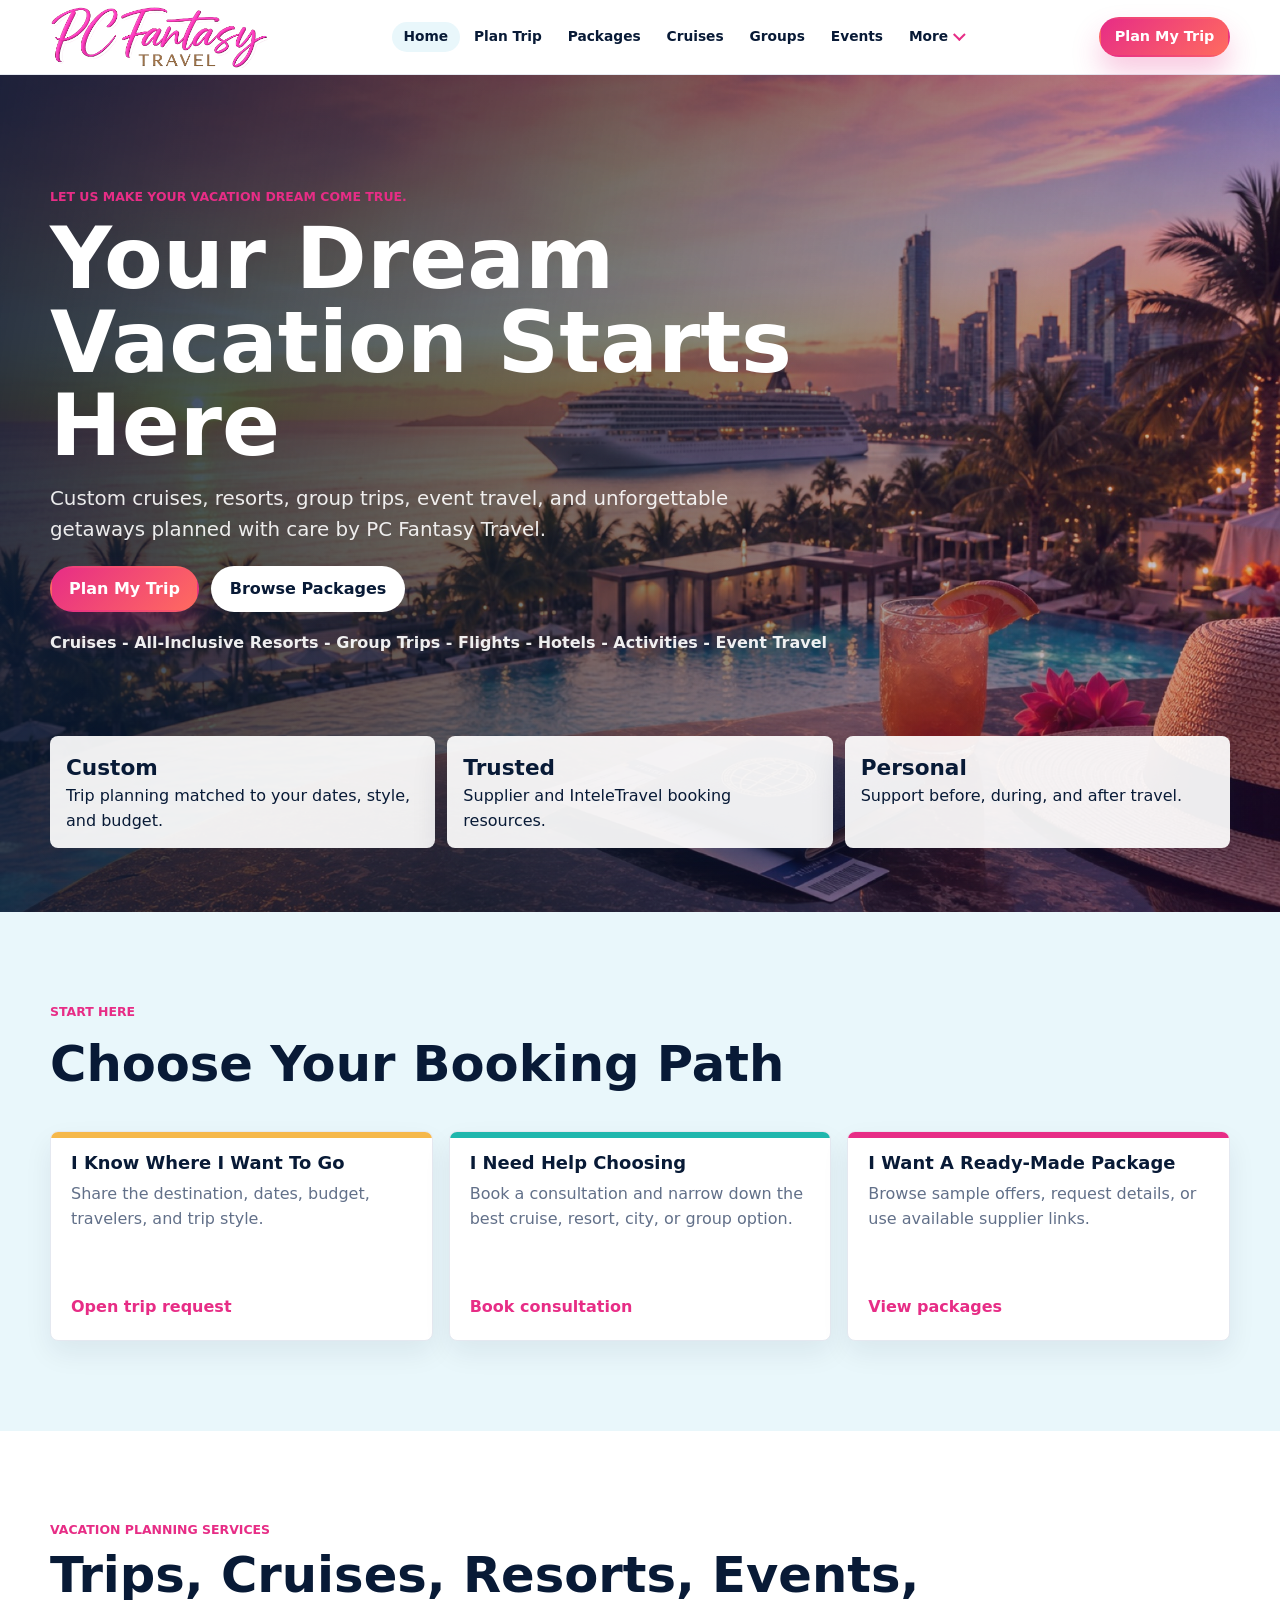
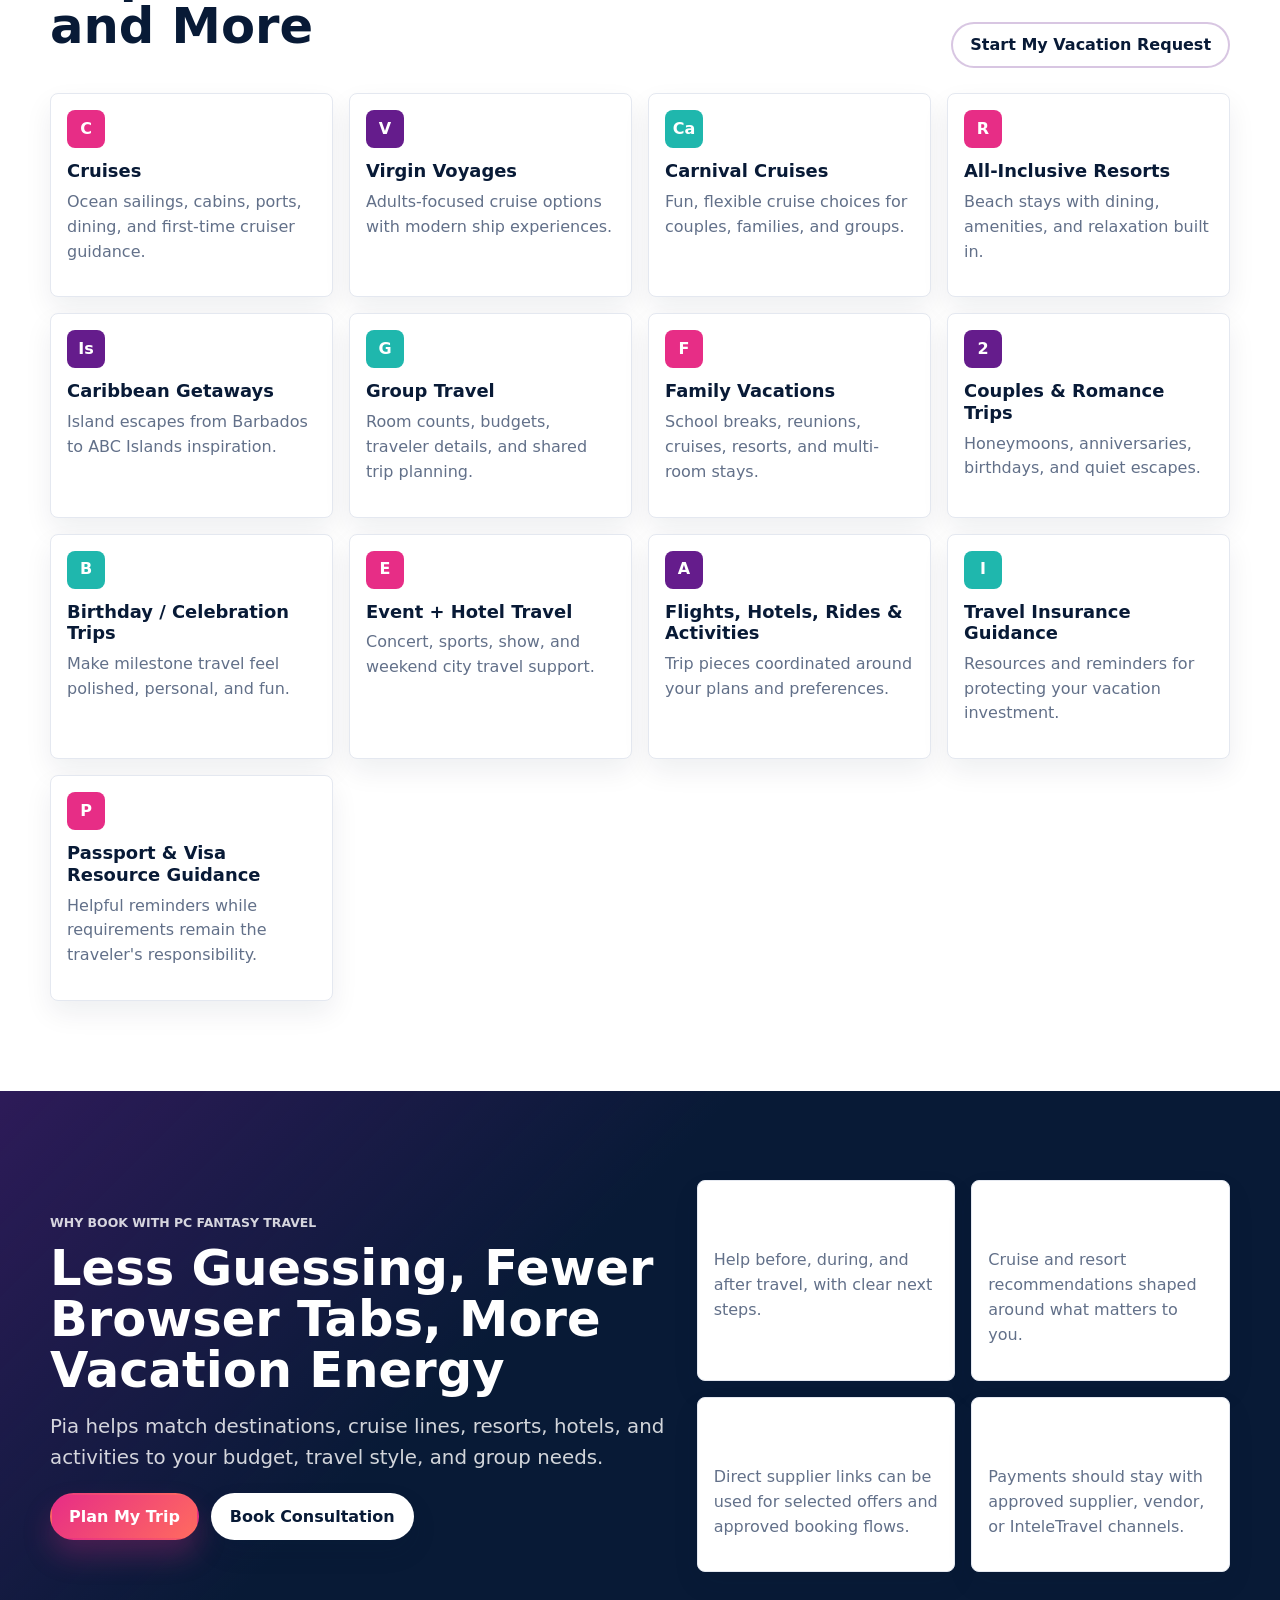
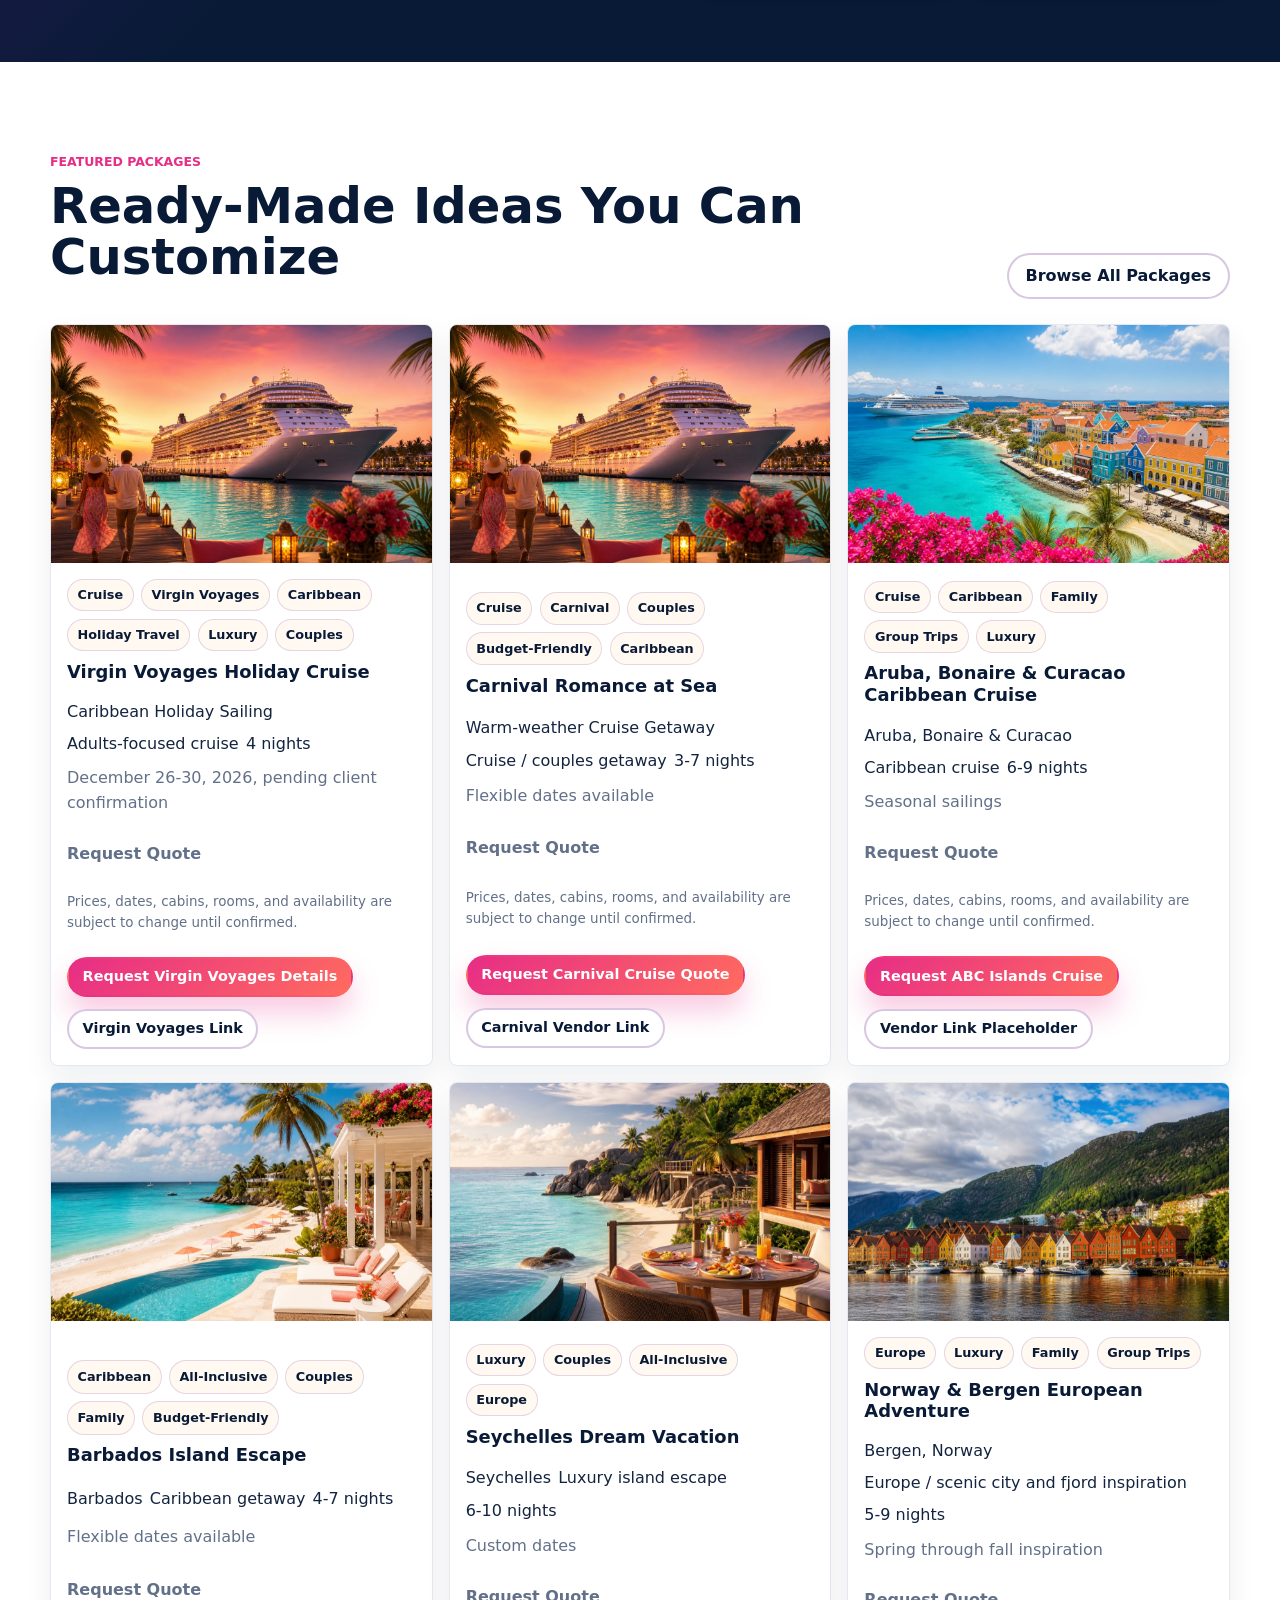
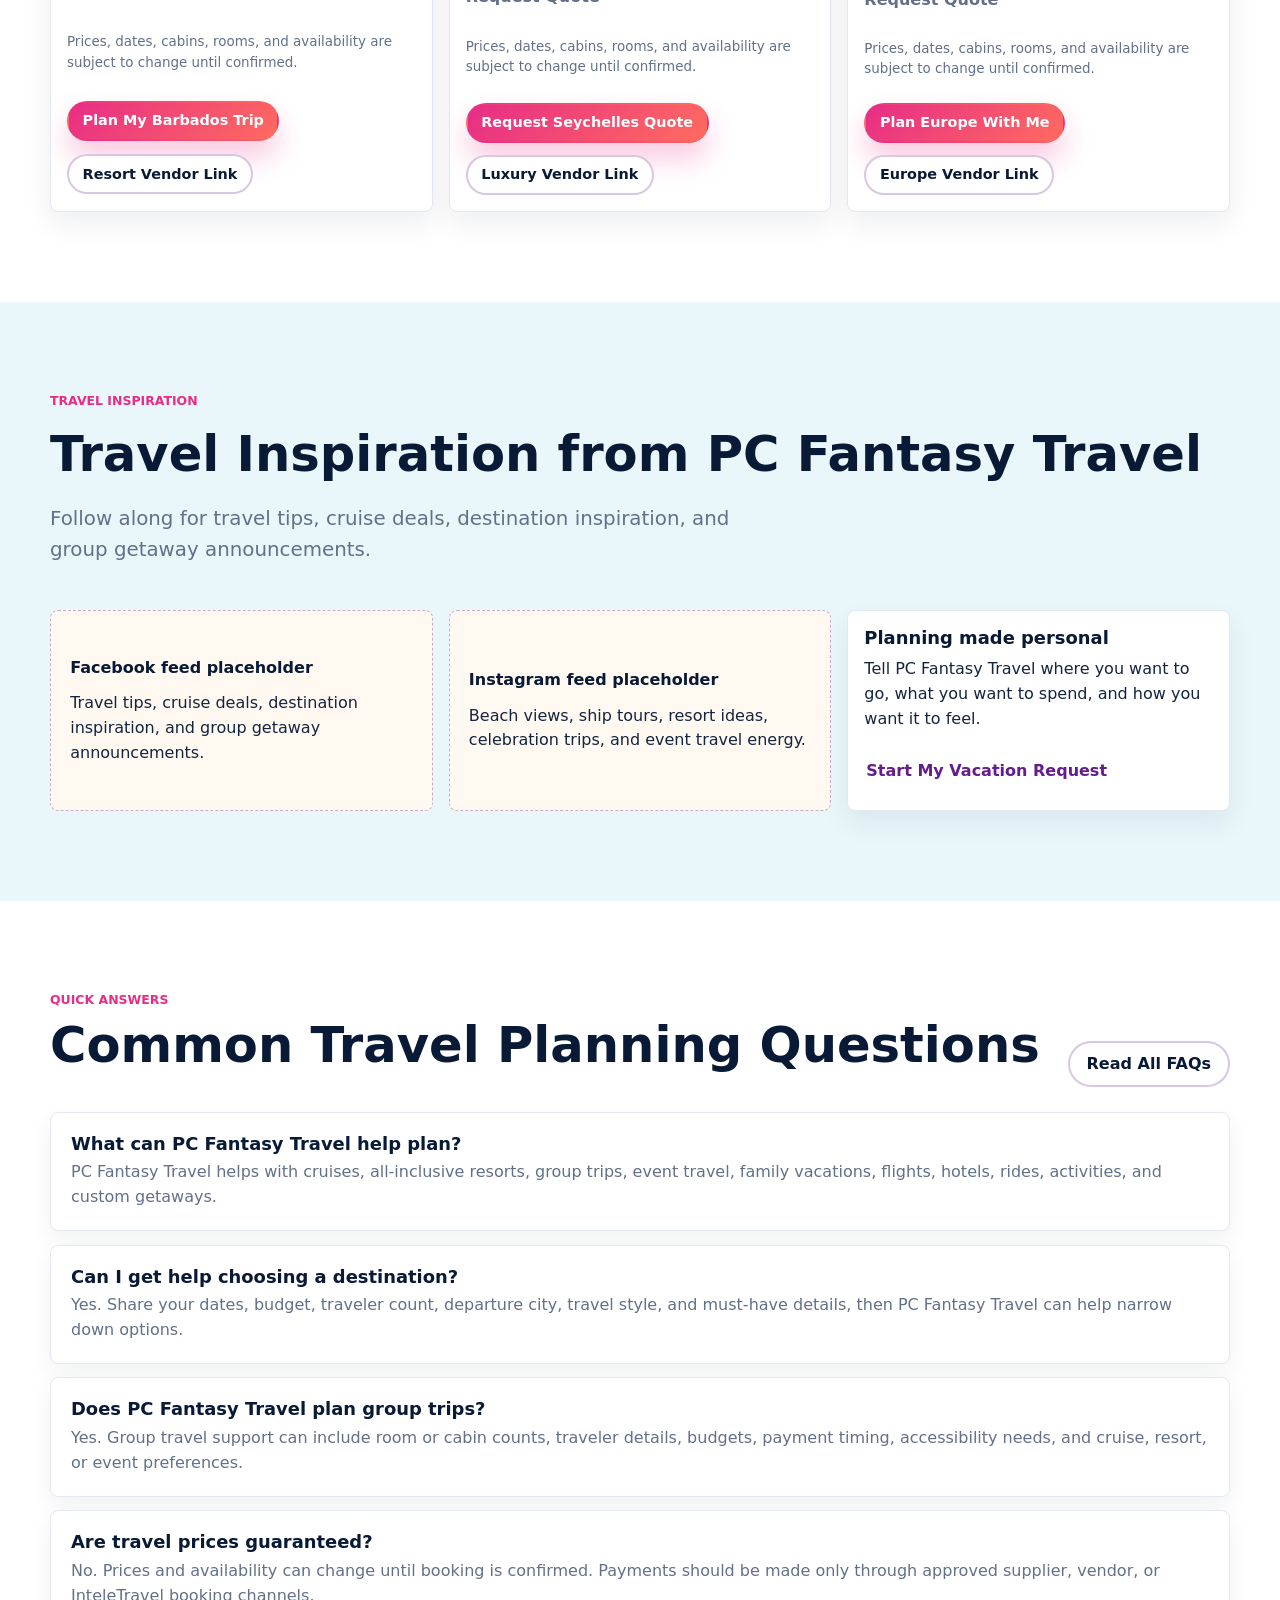
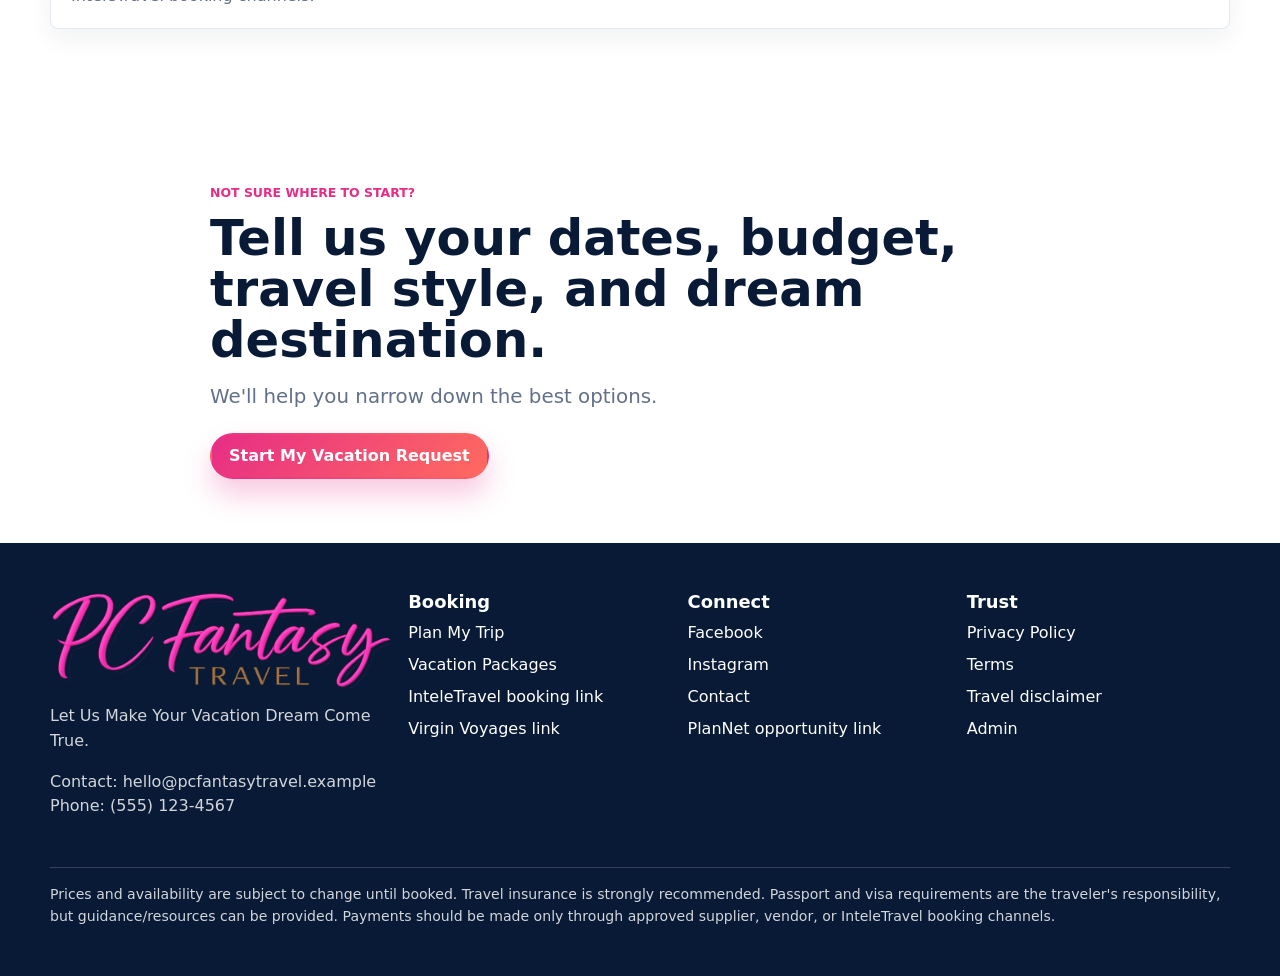
==== commit 646faa46: "Simplify site navigation" ====
--- a/index.html
+++ b/index.html
@@ -117,17 +117,25 @@
         <span></span><span></span><span></span>
       </button>
       <nav class="site-nav" aria-label="Main navigation" data-site-nav>
-        <ul>
-          <li><a href="index.html" aria-current="page">Home</a></li>
-          <li><a href="plan-my-trip.html">Plan My Trip</a></li>
-          <li><a href="vacation-packages.html">Vacation Packages</a></li>
+        <ul class="nav-list">
+          <li><a href="index.html">Home</a></li>
+          <li><a href="plan-my-trip.html">Plan Trip</a></li>
+          <li><a href="vacation-packages.html">Packages</a></li>
           <li><a href="cruises.html">Cruises</a></li>
-          <li><a href="group-trips.html">Group Trips</a></li>
-          <li><a href="event-travel.html">Event Travel</a></li>
-          <li><a href="travel-resources.html">Travel Resources</a></li>
-          <li><a href="about-pia.html">About Pia</a></li>
-          <li><a href="become-a-travel-agent.html">Become a Travel Agent</a></li>
-          <li><a href="contact.html">Contact</a></li>
+          <li><a href="group-trips.html">Groups</a></li>
+          <li><a href="event-travel.html">Events</a></li>
+          <li class="nav-more">
+            <details data-nav-more>
+              <summary>More</summary>
+              <ul>
+                <li><a href="travel-resources.html">Resources</a></li>
+                <li><a href="faq.html">FAQs</a></li>
+                <li><a href="about-pia.html">About Pia</a></li>
+                <li><a href="become-a-travel-agent.html">Become Agent</a></li>
+                <li><a href="contact.html">Contact</a></li>
+              </ul>
+            </details>
+          </li>
         </ul>
       </nav>
       <a class="button small header-cta" href="plan-my-trip.html">Plan My Trip</a>
--- a/assets/css/styles.css
+++ b/assets/css/styles.css
@@ -140,15 +140,21 @@
   display: block;
 }
 
-.site-nav ul {
+.site-nav > ul {
   width: min(100% - 1.25rem, var(--content));
   margin: 0 auto;
   padding: 0.75rem 0 1rem;
   list-style: none;
   display: grid;
-}
-
-.site-nav a {
+  gap: 0.12rem;
+}
+
+.site-nav li {
+  min-width: 0;
+}
+
+.site-nav a,
+.site-nav summary {
   display: block;
   padding: 0.76rem 0.3rem;
   color: var(--navy);
@@ -157,9 +163,44 @@
   border-bottom: 1px solid rgba(228, 232, 240, 0.78);
 }
 
+.site-nav summary {
+  cursor: pointer;
+  list-style: none;
+}
+
+.site-nav summary::-webkit-details-marker {
+  display: none;
+}
+
+.site-nav summary::after {
+  content: "+";
+  float: right;
+  color: var(--pink);
+  font-weight: 900;
+}
+
+.site-nav details[open] summary::after {
+  content: "-";
+}
+
+.nav-more ul {
+  display: grid;
+  gap: 0.1rem;
+  margin: 0;
+  padding: 0 0 0.35rem 1rem;
+  list-style: none;
+}
+
+.nav-more a {
+  color: var(--muted);
+}
+
 .site-nav a:hover,
 .site-nav a:focus-visible,
-.site-nav a[aria-current="page"] {
+.site-nav summary:hover,
+.site-nav summary:focus-visible,
+.site-nav a[aria-current="page"],
+.nav-more.has-current > details > summary {
   color: var(--pink);
 }
 
@@ -1155,18 +1196,84 @@
     background: transparent;
   }
 
-  .site-nav ul {
+  .site-nav > ul {
     width: auto;
     padding: 0;
     display: flex;
     align-items: center;
-    gap: 0.9rem;
-  }
-
-  .site-nav a {
+    gap: 0.18rem;
+  }
+
+  .site-nav a,
+  .site-nav summary {
     border: 0;
-    padding: 0.4rem 0;
-    font-size: 0.88rem;
+    border-radius: 999px;
+    padding: 0.52rem 0.72rem;
+    font-size: 0.86rem;
+    line-height: 1;
+    white-space: nowrap;
+  }
+
+  .site-nav a:hover,
+  .site-nav a:focus-visible,
+  .site-nav summary:hover,
+  .site-nav summary:focus-visible,
+  .site-nav a[aria-current="page"],
+  .nav-more.has-current > details > summary {
+    color: var(--navy);
+    background: var(--sky);
+  }
+
+  .site-nav summary::after {
+    content: "";
+    float: none;
+    display: inline-block;
+    width: 0.42rem;
+    height: 0.42rem;
+    margin-left: 0.42rem;
+    border-right: 2px solid currentColor;
+    border-bottom: 2px solid currentColor;
+    transform: translateY(-0.12rem) rotate(45deg);
+  }
+
+  .site-nav details[open] summary::after {
+    content: "";
+    transform: translateY(0.1rem) rotate(225deg);
+  }
+
+  .nav-more {
+    position: relative;
+  }
+
+  .nav-more ul {
+    position: absolute;
+    top: calc(100% + 0.5rem);
+    right: 0;
+    z-index: 40;
+    width: 220px;
+    gap: 0.15rem;
+    padding: 0.45rem;
+    border: 1px solid var(--line);
+    border-radius: var(--radius);
+    background: var(--white);
+    box-shadow: var(--shadow);
+  }
+
+  .nav-more details:not([open]) ul {
+    display: none;
+  }
+
+  .nav-more a {
+    color: var(--navy);
+    border-radius: 6px;
+    padding: 0.68rem 0.75rem;
+  }
+
+  .nav-more a:hover,
+  .nav-more a:focus-visible,
+  .nav-more a[aria-current="page"] {
+    color: var(--navy);
+    background: var(--cream);
   }
 
   .header-cta {
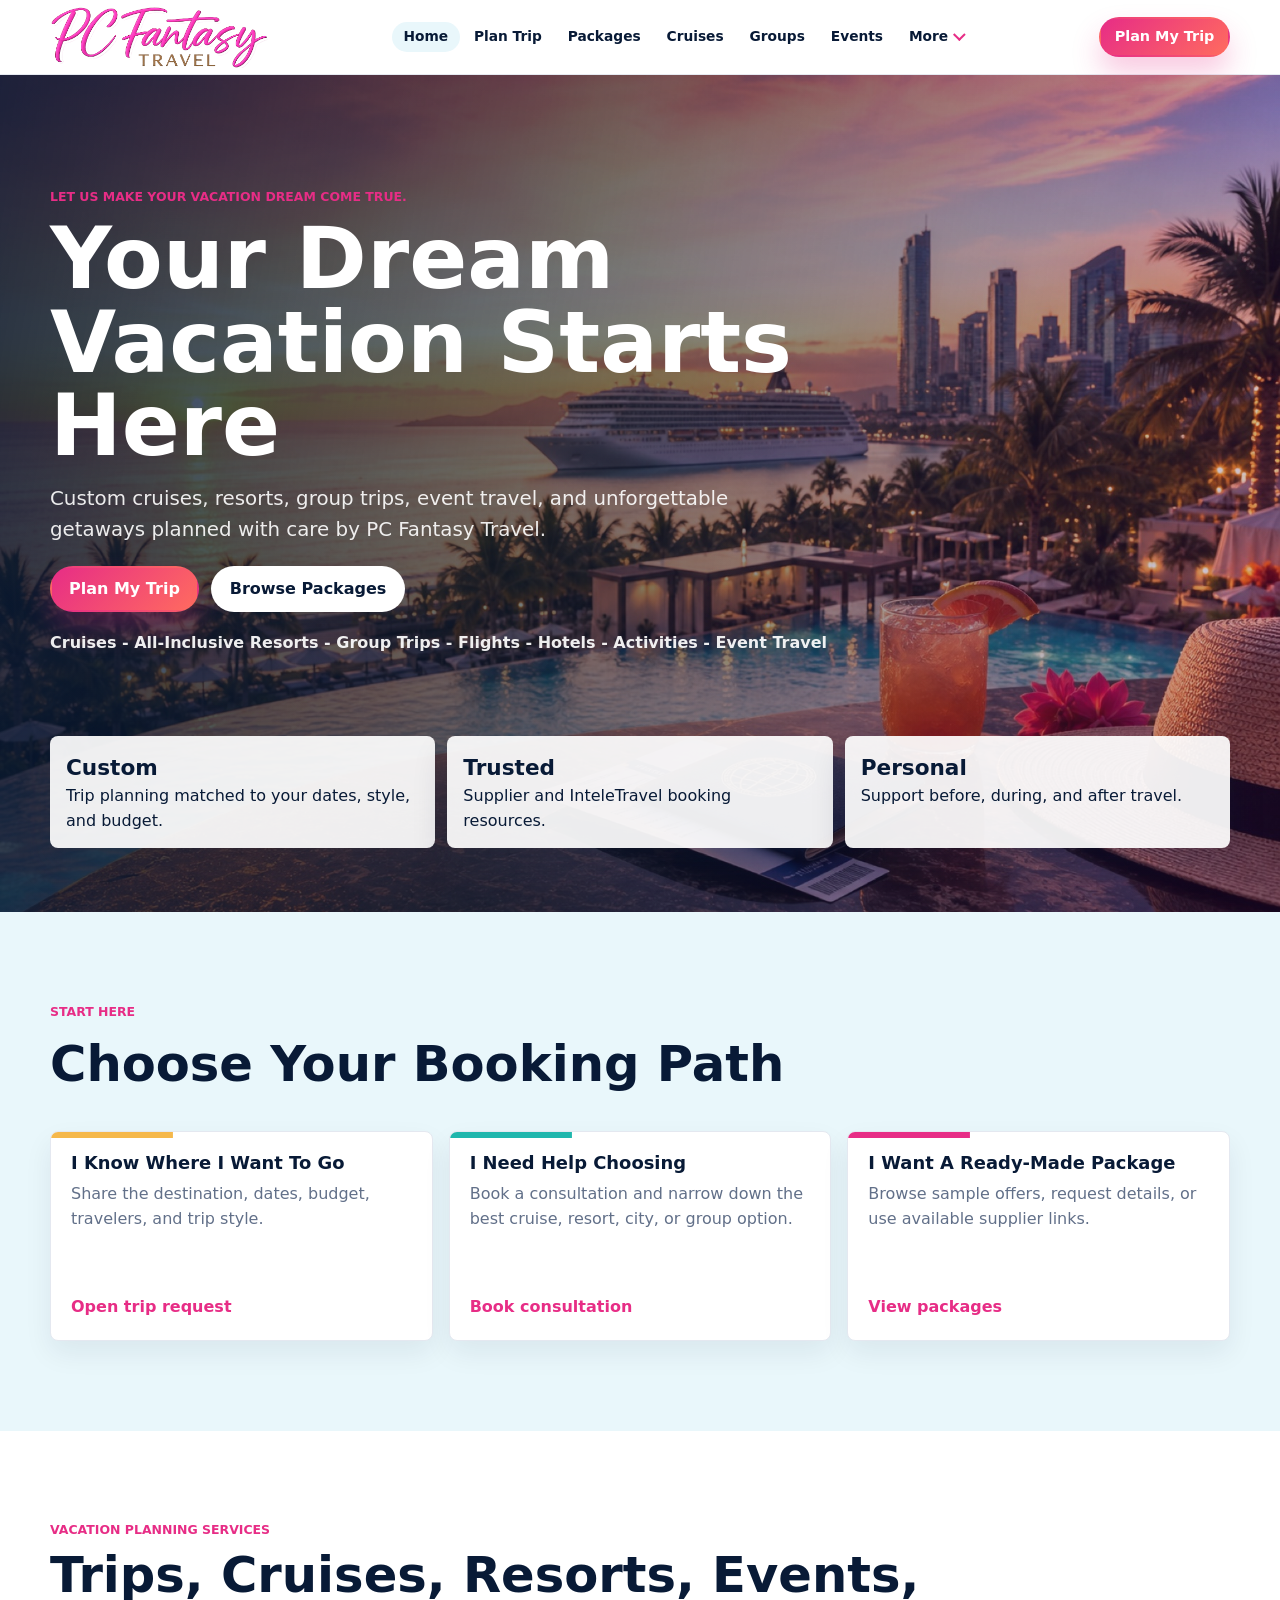
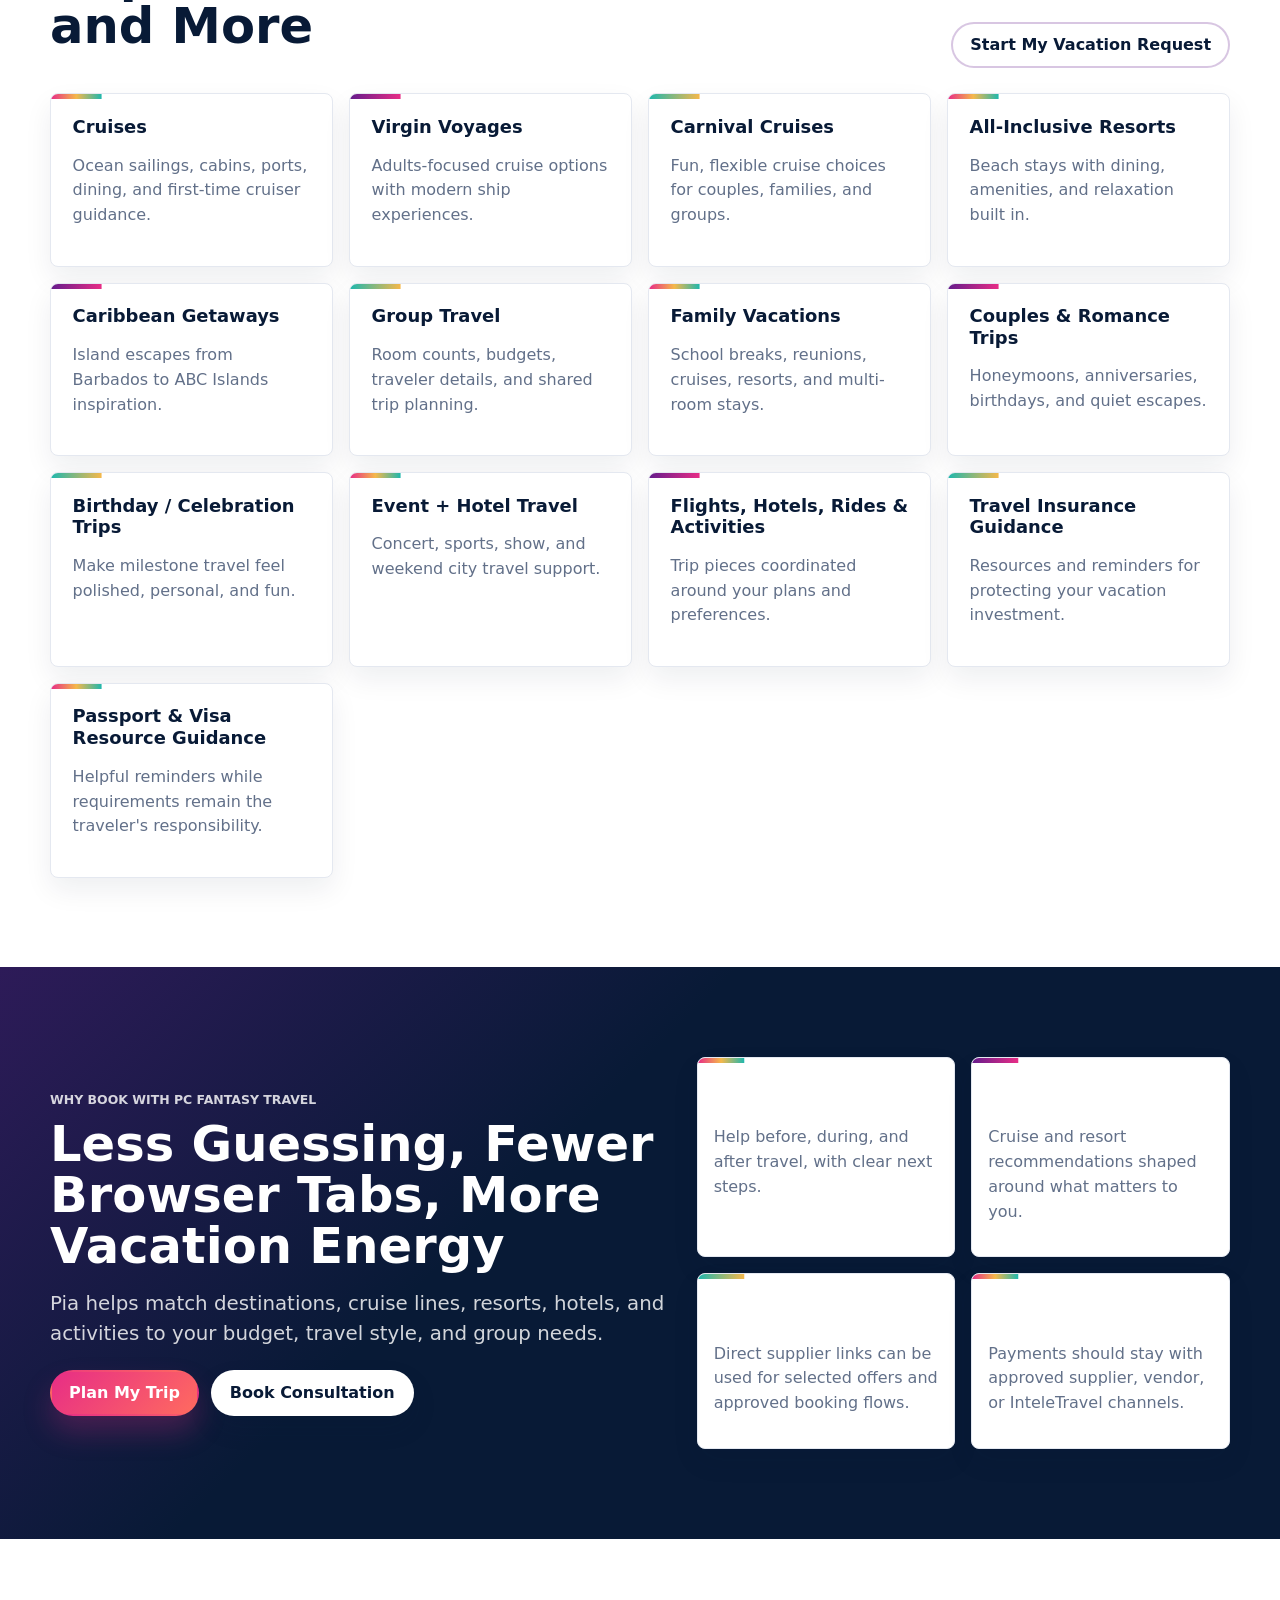
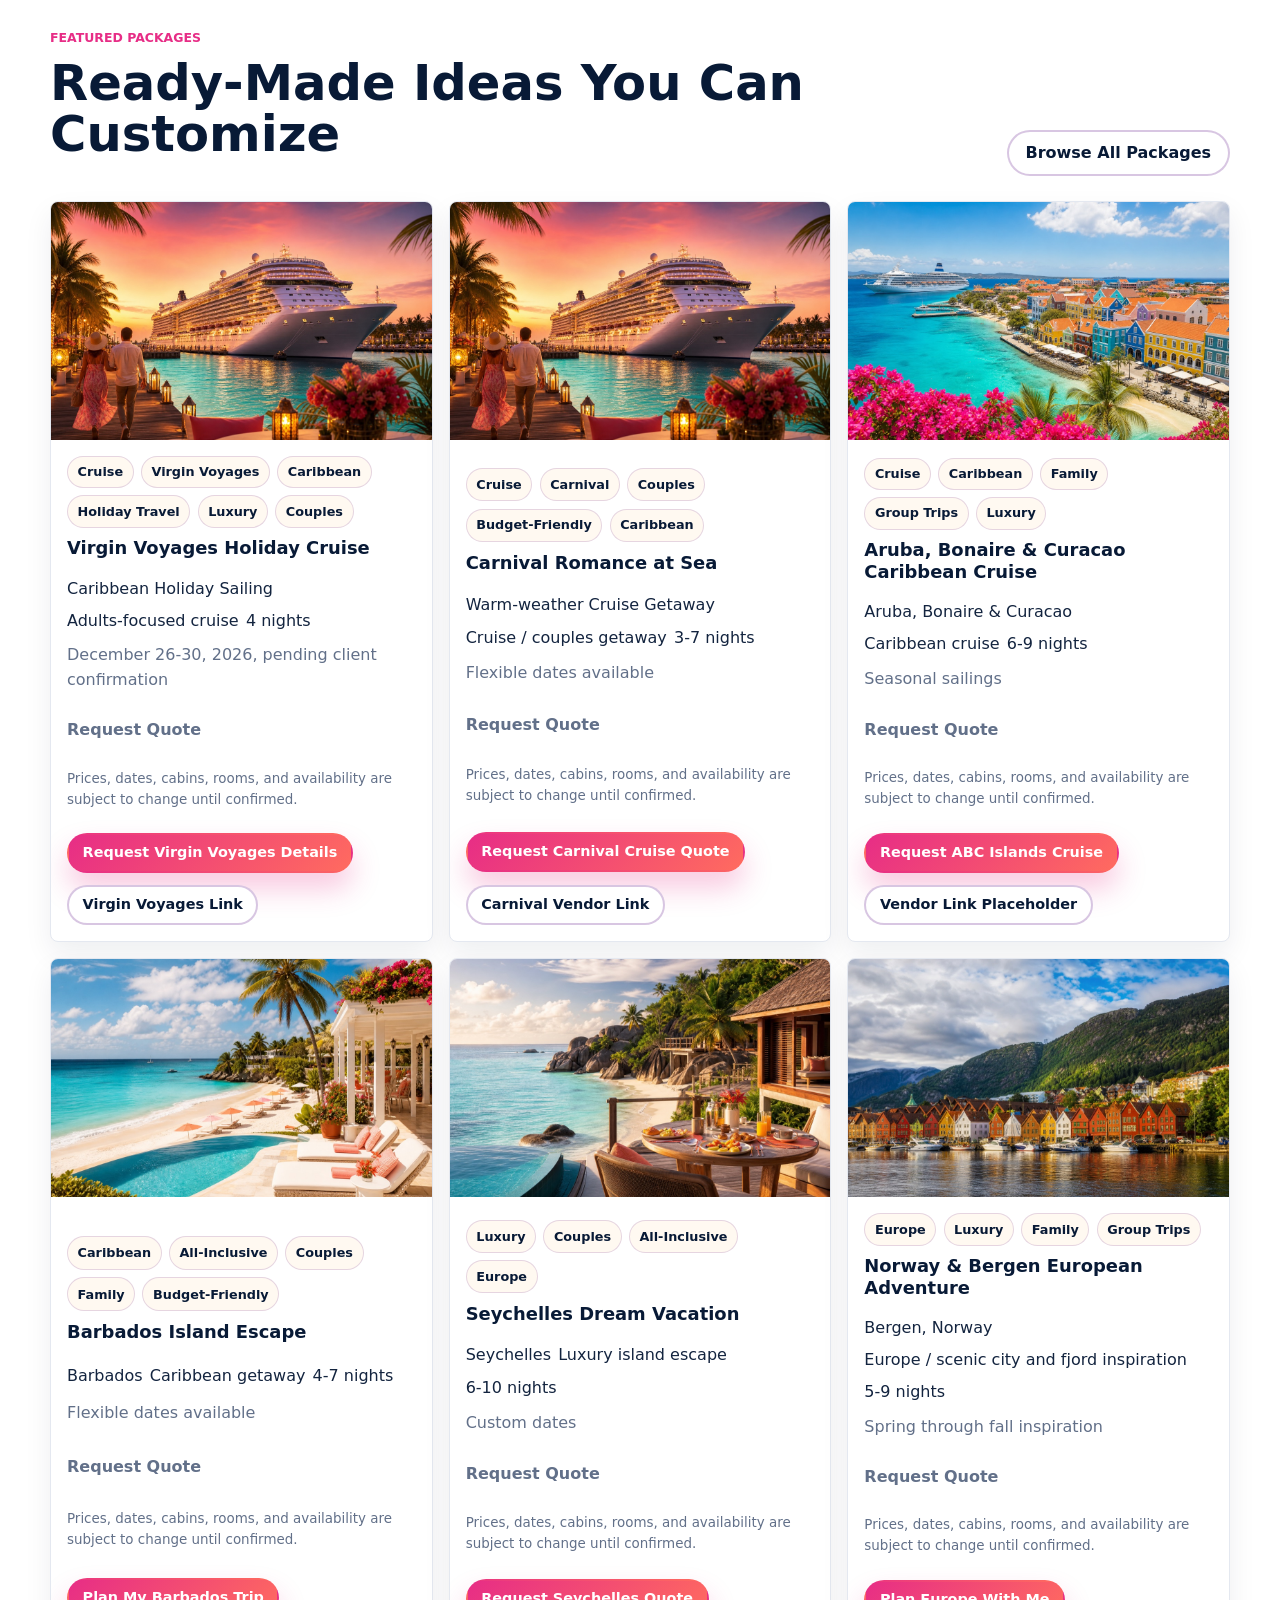
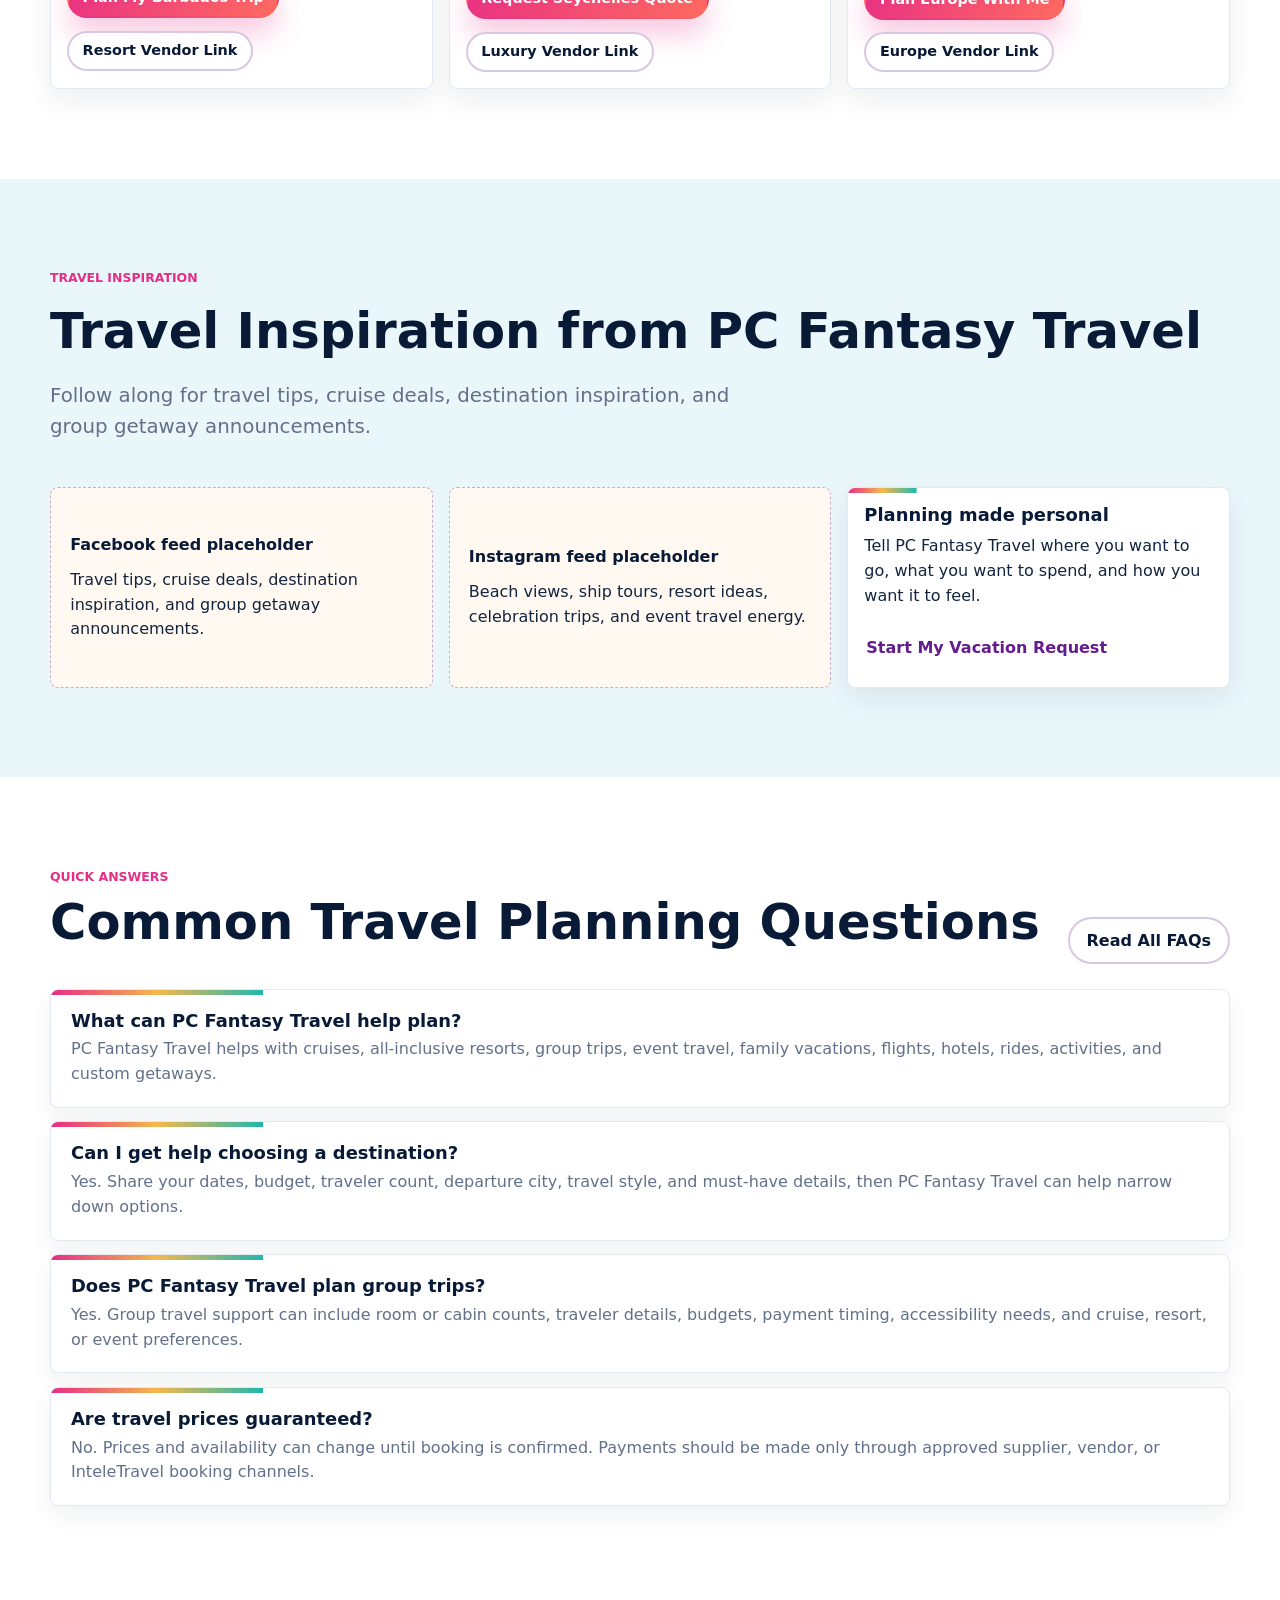
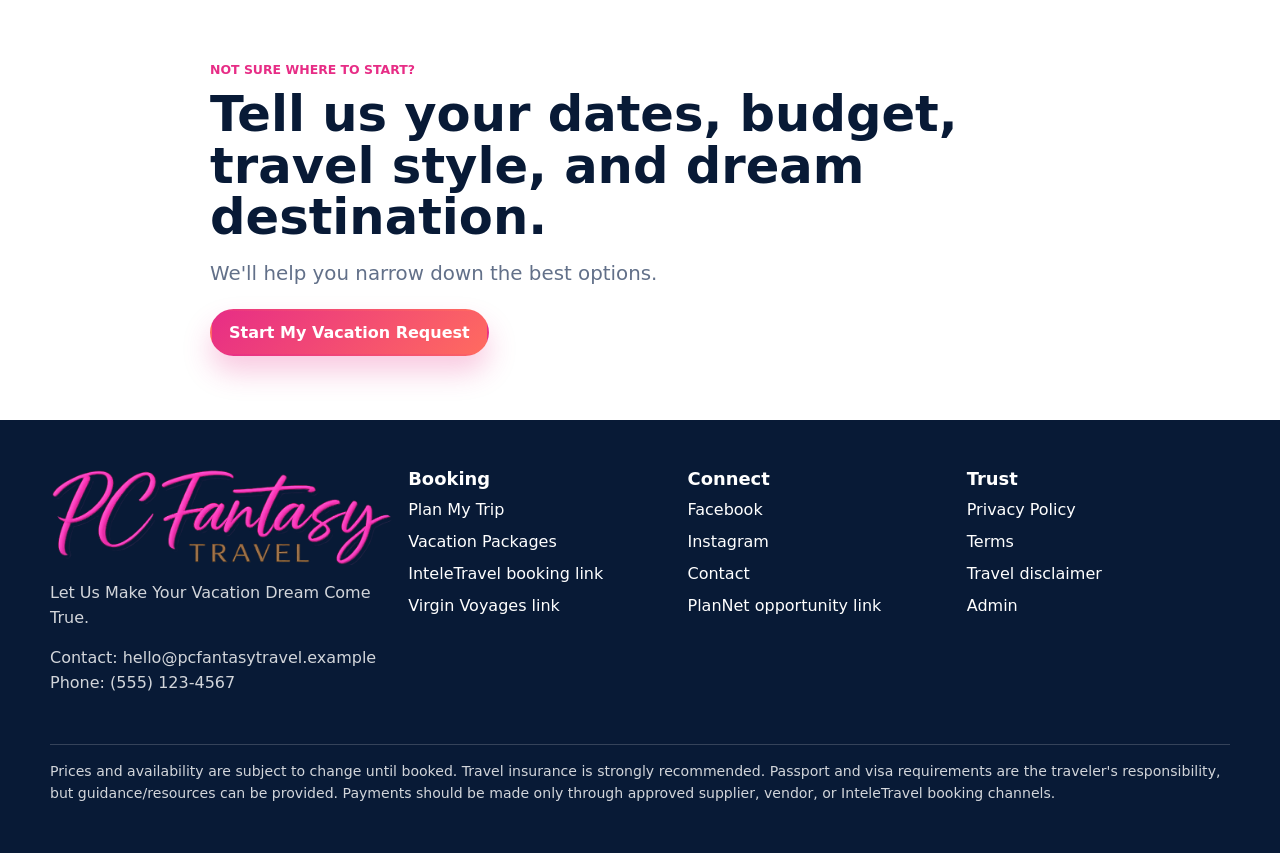
==== commit c3bb3ab0: "Polish service cards and hover states" ====
--- a/index.html
+++ b/index.html
@@ -203,19 +203,19 @@
           <a class="button-outline" href="plan-my-trip.html">Start My Vacation Request</a>
         </div>
         <div class="services-grid">
-          <article class="service-card"><div class="service-kicker">C</div><h3>Cruises</h3><p>Ocean sailings, cabins, ports, dining, and first-time cruiser guidance.</p></article>
-          <article class="service-card"><div class="service-kicker">V</div><h3>Virgin Voyages</h3><p>Adults-focused cruise options with modern ship experiences.</p></article>
-          <article class="service-card"><div class="service-kicker">Ca</div><h3>Carnival Cruises</h3><p>Fun, flexible cruise choices for couples, families, and groups.</p></article>
-          <article class="service-card"><div class="service-kicker">R</div><h3>All-Inclusive Resorts</h3><p>Beach stays with dining, amenities, and relaxation built in.</p></article>
-          <article class="service-card"><div class="service-kicker">Is</div><h3>Caribbean Getaways</h3><p>Island escapes from Barbados to ABC Islands inspiration.</p></article>
-          <article class="service-card"><div class="service-kicker">G</div><h3>Group Travel</h3><p>Room counts, budgets, traveler details, and shared trip planning.</p></article>
-          <article class="service-card"><div class="service-kicker">F</div><h3>Family Vacations</h3><p>School breaks, reunions, cruises, resorts, and multi-room stays.</p></article>
-          <article class="service-card"><div class="service-kicker">2</div><h3>Couples & Romance Trips</h3><p>Honeymoons, anniversaries, birthdays, and quiet escapes.</p></article>
-          <article class="service-card"><div class="service-kicker">B</div><h3>Birthday / Celebration Trips</h3><p>Make milestone travel feel polished, personal, and fun.</p></article>
-          <article class="service-card"><div class="service-kicker">E</div><h3>Event + Hotel Travel</h3><p>Concert, sports, show, and weekend city travel support.</p></article>
-          <article class="service-card"><div class="service-kicker">A</div><h3>Flights, Hotels, Rides & Activities</h3><p>Trip pieces coordinated around your plans and preferences.</p></article>
-          <article class="service-card"><div class="service-kicker">I</div><h3>Travel Insurance Guidance</h3><p>Resources and reminders for protecting your vacation investment.</p></article>
-          <article class="service-card"><div class="service-kicker">P</div><h3>Passport & Visa Resource Guidance</h3><p>Helpful reminders while requirements remain the traveler's responsibility.</p></article>
+          <article class="service-card"><h3>Cruises</h3><p>Ocean sailings, cabins, ports, dining, and first-time cruiser guidance.</p></article>
+          <article class="service-card"><h3>Virgin Voyages</h3><p>Adults-focused cruise options with modern ship experiences.</p></article>
+          <article class="service-card"><h3>Carnival Cruises</h3><p>Fun, flexible cruise choices for couples, families, and groups.</p></article>
+          <article class="service-card"><h3>All-Inclusive Resorts</h3><p>Beach stays with dining, amenities, and relaxation built in.</p></article>
+          <article class="service-card"><h3>Caribbean Getaways</h3><p>Island escapes from Barbados to ABC Islands inspiration.</p></article>
+          <article class="service-card"><h3>Group Travel</h3><p>Room counts, budgets, traveler details, and shared trip planning.</p></article>
+          <article class="service-card"><h3>Family Vacations</h3><p>School breaks, reunions, cruises, resorts, and multi-room stays.</p></article>
+          <article class="service-card"><h3>Couples & Romance Trips</h3><p>Honeymoons, anniversaries, birthdays, and quiet escapes.</p></article>
+          <article class="service-card"><h3>Birthday / Celebration Trips</h3><p>Make milestone travel feel polished, personal, and fun.</p></article>
+          <article class="service-card"><h3>Event + Hotel Travel</h3><p>Concert, sports, show, and weekend city travel support.</p></article>
+          <article class="service-card"><h3>Flights, Hotels, Rides & Activities</h3><p>Trip pieces coordinated around your plans and preferences.</p></article>
+          <article class="service-card"><h3>Travel Insurance Guidance</h3><p>Resources and reminders for protecting your vacation investment.</p></article>
+          <article class="service-card"><h3>Passport & Visa Resource Guidance</h3><p>Helpful reminders while requirements remain the traveler's responsibility.</p></article>
         </div>
       </div>
     </section>
--- a/assets/css/styles.css
+++ b/assets/css/styles.css
@@ -457,6 +457,43 @@
   box-shadow: 0 12px 28px rgba(8, 26, 54, 0.07);
 }
 
+.quick-card,
+.service-card,
+.value-card,
+.resource-card,
+.proof-card,
+.package-card,
+.policy-card,
+.faq-item {
+  position: relative;
+  transition:
+    transform 0.22s ease,
+    box-shadow 0.22s ease,
+    border-color 0.22s ease,
+    background 0.22s ease;
+}
+
+.quick-card:hover,
+.quick-card:focus-visible,
+.service-card:hover,
+.service-card:focus-within,
+.value-card:hover,
+.value-card:focus-within,
+.resource-card:hover,
+.resource-card:focus-within,
+.proof-card:hover,
+.proof-card:focus-within,
+.package-card:hover,
+.package-card:focus-within,
+.policy-card:hover,
+.policy-card:focus-within,
+.faq-item:hover,
+.faq-item:focus-within {
+  border-color: rgba(231, 45, 134, 0.28);
+  box-shadow: 0 22px 48px rgba(8, 26, 54, 0.13);
+  transform: translateY(-5px);
+}
+
 .quick-card {
   min-height: 210px;
   padding: 1.25rem;
@@ -464,22 +501,30 @@
   align-content: space-between;
   text-decoration: none;
   overflow: hidden;
-  position: relative;
 }
 
 .quick-card::before {
   content: "";
   position: absolute;
-  inset: 0;
-  border-top: 6px solid var(--gold);
+  inset: 0 0 auto;
+  height: 6px;
+  background: var(--gold);
+  transform: scaleX(0.32);
+  transform-origin: left;
+  transition: transform 0.22s ease;
 }
 
 .quick-card:nth-child(2)::before {
-  border-top-color: var(--teal);
+  background: var(--teal);
 }
 
 .quick-card:nth-child(3)::before {
-  border-top-color: var(--pink);
+  background: var(--pink);
+}
+
+.quick-card:hover::before,
+.quick-card:focus-visible::before {
+  transform: scaleX(1);
 }
 
 .quick-card p,
@@ -496,7 +541,7 @@
 }
 
 .services-grid {
-  grid-template-columns: repeat(2, minmax(0, 1fr));
+  grid-template-columns: 1fr;
 }
 
 .service-card,
@@ -504,35 +549,83 @@
 .resource-card,
 .proof-card,
 .policy-card {
+  overflow: hidden;
   padding: 1rem;
 }
 
 .service-card {
-  min-height: 126px;
-}
-
-.service-kicker {
-  width: 38px;
-  height: 38px;
-  border-radius: var(--radius);
-  display: grid;
-  place-items: center;
-  color: var(--white);
-  font-weight: 900;
-  background: var(--navy);
-  margin-bottom: 0.75rem;
-}
-
-.service-card:nth-child(3n + 1) .service-kicker {
-  background: var(--pink);
-}
-
-.service-card:nth-child(3n + 2) .service-kicker {
-  background: var(--purple);
-}
-
-.service-card:nth-child(3n + 3) .service-kicker {
-  background: var(--teal);
+  min-height: 150px;
+  display: grid;
+  align-content: start;
+  gap: 0.5rem;
+  padding: clamp(1.05rem, 3vw, 1.35rem);
+}
+
+.service-card::before,
+.value-card::before,
+.resource-card::before,
+.proof-card::before,
+.policy-card::before,
+.faq-item::before {
+  content: "";
+  position: absolute;
+  inset: 0 0 auto;
+  height: 5px;
+  background: linear-gradient(90deg, var(--pink), var(--gold), var(--teal));
+  transform: scaleX(0.18);
+  transform-origin: left;
+  transition: transform 0.22s ease;
+}
+
+.service-card:nth-child(3n + 2)::before,
+.value-card:nth-child(3n + 2)::before,
+.resource-card:nth-child(3n + 2)::before {
+  background: linear-gradient(90deg, var(--purple), var(--pink));
+}
+
+.service-card:nth-child(3n + 3)::before,
+.value-card:nth-child(3n + 3)::before,
+.resource-card:nth-child(3n + 3)::before {
+  background: linear-gradient(90deg, var(--teal), var(--gold));
+}
+
+.service-card:hover::before,
+.service-card:focus-within::before,
+.value-card:hover::before,
+.value-card:focus-within::before,
+.resource-card:hover::before,
+.resource-card:focus-within::before,
+.proof-card:hover::before,
+.proof-card:focus-within::before,
+.policy-card:hover::before,
+.policy-card:focus-within::before,
+.faq-item:hover::before,
+.faq-item:focus-within::before {
+  transform: scaleX(1);
+}
+
+.service-card h3,
+.value-card h3,
+.resource-card h3,
+.proof-card h3,
+.policy-card h3,
+.faq-item h3 {
+  transition: color 0.22s ease;
+}
+
+.service-card:hover h3,
+.service-card:focus-within h3,
+.value-card:hover h3,
+.value-card:focus-within h3,
+.resource-card:hover h3,
+.resource-card:focus-within h3,
+.proof-card:hover h3,
+.proof-card:focus-within h3,
+.policy-card:hover h3,
+.policy-card:focus-within h3,
+.faq-item:hover h3,
+.faq-item:focus-within h3 {
+  color: var(--pink);
 }
 
 .check-list {
@@ -571,6 +664,7 @@
   padding: clamp(1rem, 3vw, 1.25rem);
   background: var(--white);
   box-shadow: 0 10px 24px rgba(8, 26, 54, 0.06);
+  overflow: hidden;
 }
 
 .faq-item h3 {
@@ -592,6 +686,13 @@
   aspect-ratio: 16 / 10;
   object-fit: cover;
   background: var(--sky);
+  transition: transform 0.34s ease, filter 0.34s ease;
+}
+
+.package-card:hover img,
+.package-card:focus-within img {
+  filter: saturate(1.06);
+  transform: scale(1.045);
 }
 
 .package-body {
@@ -1127,6 +1228,7 @@
   }
 
   .quick-grid,
+  .services-grid,
   .value-grid,
   .resource-grid,
   .footer-grid {
@@ -1308,4 +1410,25 @@
     scroll-behavior: auto !important;
     transition: none !important;
   }
-}
+
+  .quick-card:hover,
+  .quick-card:focus-visible,
+  .service-card:hover,
+  .service-card:focus-within,
+  .value-card:hover,
+  .value-card:focus-within,
+  .resource-card:hover,
+  .resource-card:focus-within,
+  .proof-card:hover,
+  .proof-card:focus-within,
+  .package-card:hover,
+  .package-card:focus-within,
+  .policy-card:hover,
+  .policy-card:focus-within,
+  .faq-item:hover,
+  .faq-item:focus-within,
+  .package-card:hover img,
+  .package-card:focus-within img {
+    transform: none !important;
+  }
+}
